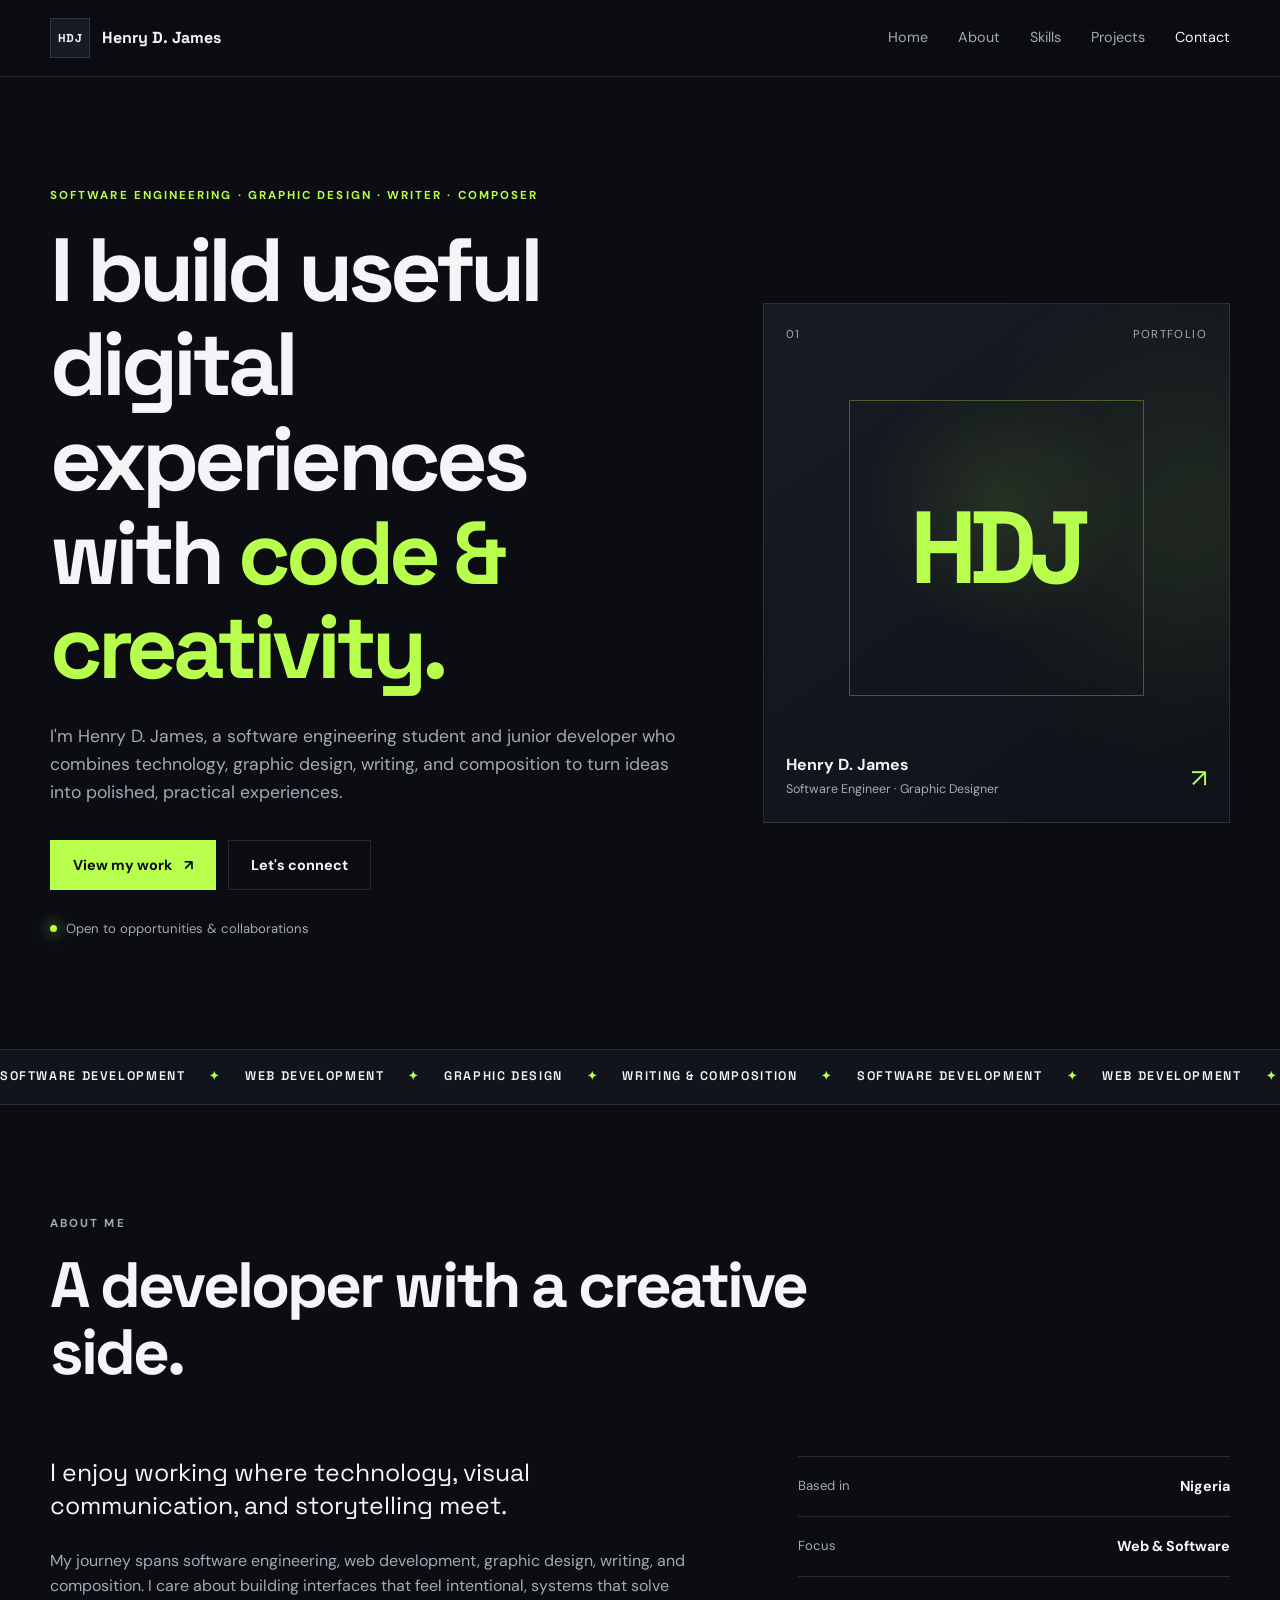
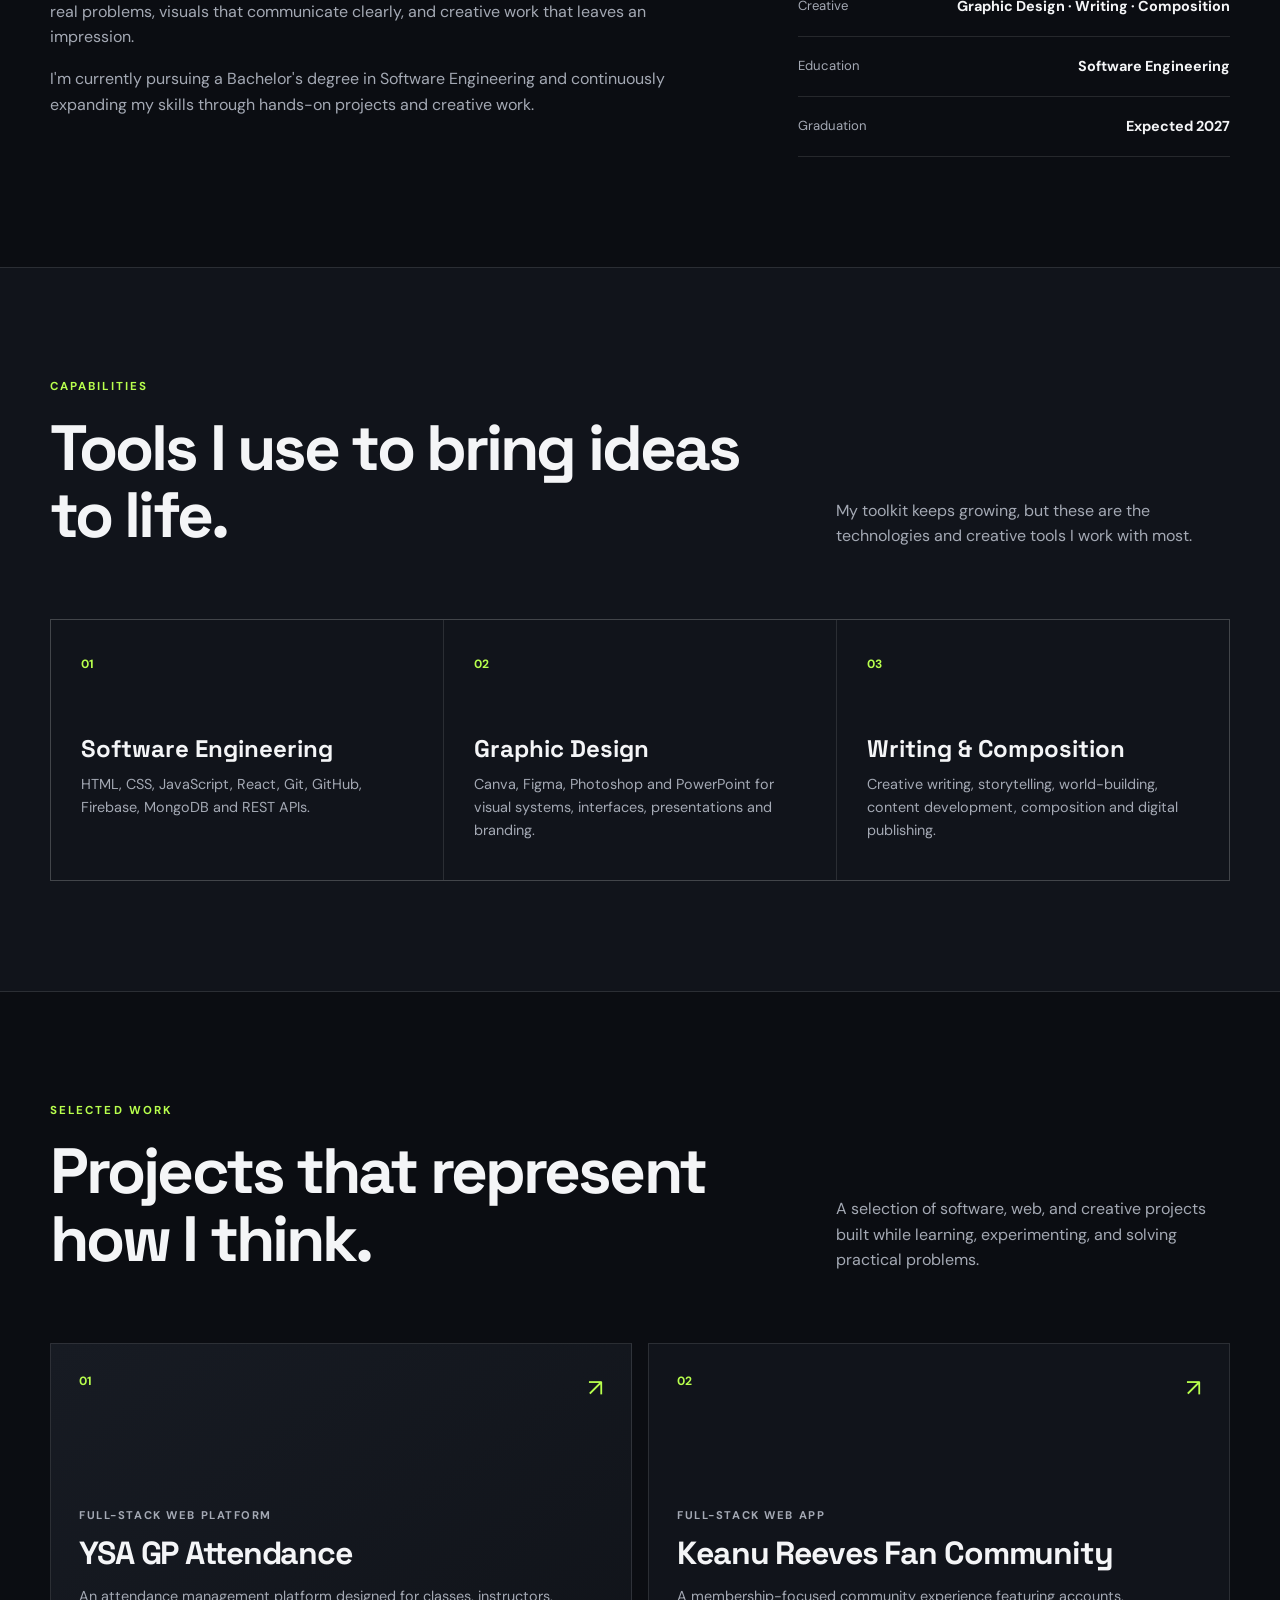
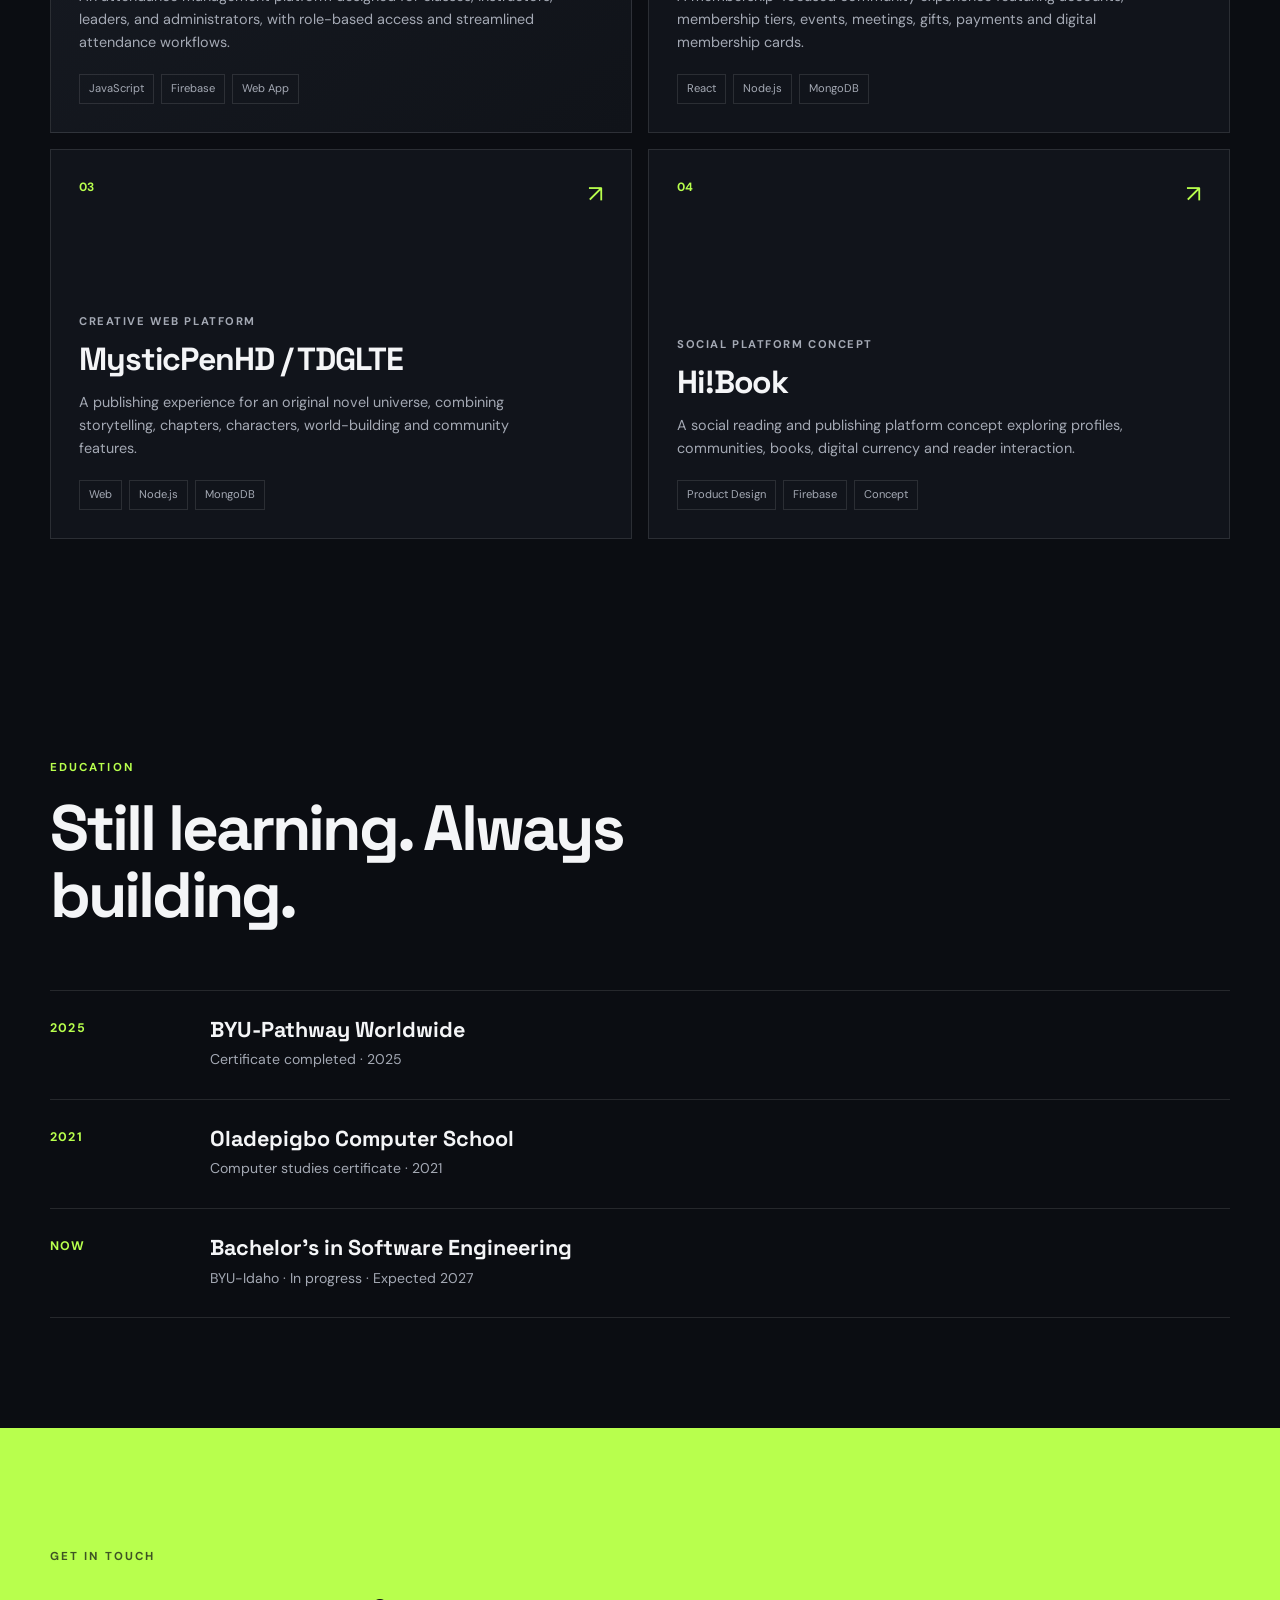
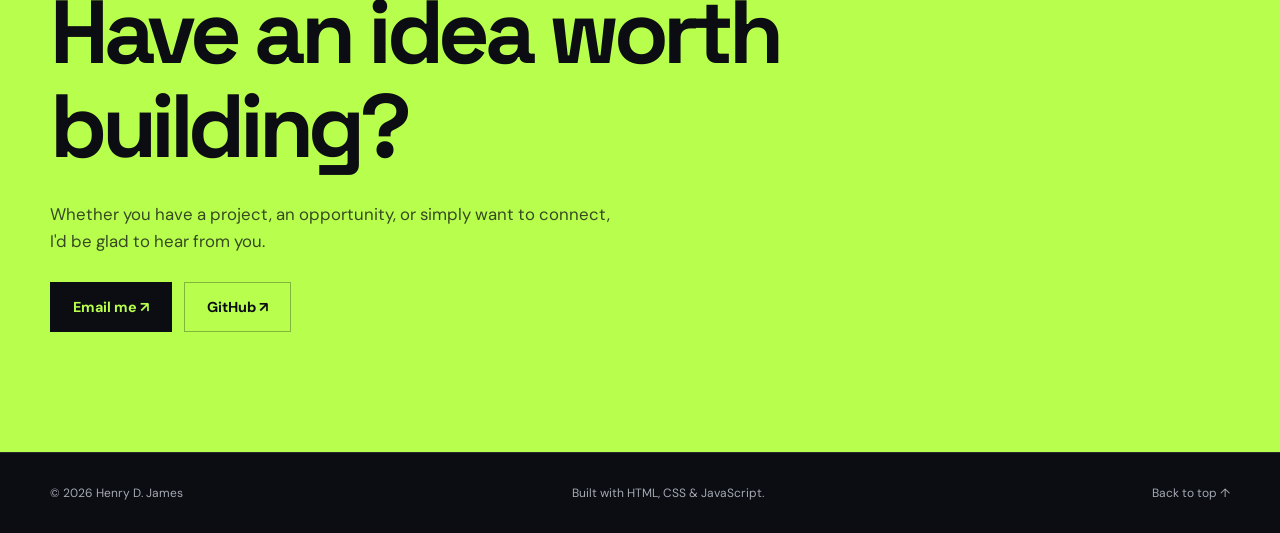
==== frontend/index.html @ 2f90380b "Refine professional identity wording" ====
<!DOCTYPE html>
<html lang="en">
<head>
    <meta charset="UTF-8">
    <meta name="viewport" content="width=device-width, initial-scale=1.0">
    <meta name="description" content="Henry D. James — software engineering student, junior software engineer, graphic designer, writer, and composer. Explore selected projects, skills, and creative work.">
    <meta name="author" content="Henry D. James">
    <meta name="theme-color" content="#0b0d12">
    <title>Henry D. James | Software Engineer, Graphic Designer, Writer & Composer</title>
    <link rel="preconnect" href="https://fonts.googleapis.com">
    <link rel="preconnect" href="https://fonts.gstatic.com" crossorigin>
    <link href="https://fonts.googleapis.com/css2?family=DM+Sans:wght@400;500;600;700&family=Space+Grotesk:wght@500;600;700&display=swap" rel="stylesheet">
    <link rel="stylesheet" href="style.css">
    <script src="scripts/script.js" defer></script>
</head>
<body>
    <header class="site-header" id="home">
        <nav class="navbar container" aria-label="Primary navigation">
            <a class="brand" href="#home" aria-label="Henry D. James home">
                <span class="brand-mark">HDJ</span>
                <span>Henry D. James</span>
            </a>
            <button class="menu-toggle" type="button" aria-label="Open navigation" aria-expanded="false" aria-controls="site-menu">
                <span></span><span></span><span></span>
            </button>
            <div class="nav-links" id="site-menu">
                <a class="active" href="#home">Home</a>
                <a href="#about">About</a>
                <a href="#skills">Skills</a>
                <a href="#projects">Projects</a>
                <a href="#contact">Contact</a>
            </div>
        </nav>
    </header>

    <main>
        <section class="hero section container">
            <div class="hero-copy">
                <p class="eyebrow">SOFTWARE ENGINEERING · GRAPHIC DESIGN · WRITER · COMPOSER</p>
                <h1>I build useful digital experiences with <span>code & creativity.</span></h1>
                <p class="hero-text">I'm Henry D. James, a software engineering student and junior developer who combines technology, graphic design, writing, and composition to turn ideas into polished, practical experiences.</p>
                <div class="hero-actions">
                    <a class="button button-primary" href="#projects">View my work <span>↗</span></a>
                    <a class="button button-secondary" href="#contact">Let's connect</a>
                </div>
                <div class="availability"><span class="status-dot"></span> Open to opportunities & collaborations</div>
            </div>

            <div class="hero-card" aria-label="Professional profile summary">
                <div class="hero-card-top"><span>01</span><span>PORTFOLIO</span></div>
                <div class="portrait-placeholder">HDJ</div>
                <div class="hero-card-bottom">
                    <div><strong>Henry D. James</strong><span>Software Engineer · Graphic Designer</span></div>
                    <span class="arrow">↗</span>
                </div>
            </div>
        </section>

        <section class="marquee" aria-label="Areas of work">
            <div class="marquee-track">
                <span>SOFTWARE DEVELOPMENT</span><i>✦</i><span>WEB DEVELOPMENT</span><i>✦</i><span>GRAPHIC DESIGN</span><i>✦</i><span>WRITING & COMPOSITION</span><i>✦</i>
                <span>SOFTWARE DEVELOPMENT</span><i>✦</i><span>WEB DEVELOPMENT</span><i>✦</i><span>GRAPHIC DESIGN</span><i>✦</i><span>WRITING & COMPOSITION</span><i>✦</i>
            </div>
        </section>

        <section class="section about container" id="about">
            <div class="section-heading">
                <p class="eyebrow">ABOUT ME</p>
                <h2>A developer with a creative side.</h2>
            </div>
            <div class="about-grid">
                <div>
                    <p class="lead">I enjoy working where technology, visual communication, and storytelling meet.</p>
                    <p>My journey spans software engineering, web development, graphic design, writing, and composition. I care about building interfaces that feel intentional, systems that solve real problems, visuals that communicate clearly, and creative work that leaves an impression.</p>
                    <p>I'm currently pursuing a Bachelor's degree in Software Engineering and continuously expanding my skills through hands-on projects and creative work.</p>
                </div>
                <div class="facts">
                    <div><span>Based in</span><strong>Nigeria</strong></div>
                    <div><span>Focus</span><strong>Web & Software</strong></div>
                    <div><span>Creative</span><strong>Graphic Design · Writing · Composition</strong></div>
                    <div><span>Education</span><strong>Software Engineering</strong></div>
                    <div><span>Graduation</span><strong>Expected 2027</strong></div>
                </div>
            </div>
        </section>

        <section class="section skills-section" id="skills">
            <div class="container">
                <div class="section-heading split-heading">
                    <div><p class="eyebrow">CAPABILITIES</p><h2>Tools I use to bring ideas to life.</h2></div>
                    <p>My toolkit keeps growing, but these are the technologies and creative tools I work with most.</p>
                </div>
                <div class="skill-grid">
                    <article><span>01</span><h3>Software Engineering</h3><p>HTML, CSS, JavaScript, React, Git, GitHub, Firebase, MongoDB and REST APIs.</p></article>
                    <article><span>02</span><h3>Graphic Design</h3><p>Canva, Figma, Photoshop and PowerPoint for visual systems, interfaces, presentations and branding.</p></article>
                    <article><span>03</span><h3>Writing & Composition</h3><p>Creative writing, storytelling, world-building, content development, composition and digital publishing.</p></article>
                </div>
            </div>
        </section>

        <section class="section projects-section container" id="projects">
            <div class="section-heading split-heading">
                <div><p class="eyebrow">SELECTED WORK</p><h2>Projects that represent how I think.</h2></div>
                <p>A selection of software, web, and creative projects built while learning, experimenting, and solving practical problems.</p>
            </div>
            <div class="project-grid">
                <article class="project-card featured">
                    <div class="project-number">01</div>
                    <div class="project-content"><p class="project-type">FULL-STACK WEB PLATFORM</p><h3>YSA GP Attendance</h3><p>An attendance management platform designed for classes, instructors, leaders, and administrators, with role-based access and streamlined attendance workflows.</p><div class="tags"><span>JavaScript</span><span>Firebase</span><span>Web App</span></div></div>
                    <a href="https://github.com/JamesHD001/gp-attendance" target="_blank" rel="noopener noreferrer" class="project-link" aria-label="View YSA GP Attendance on GitHub">↗</a>
                </article>
                <article class="project-card">
                    <div class="project-number">02</div>
                    <div class="project-content"><p class="project-type">FULL-STACK WEB APP</p><h3>Keanu Reeves Fan Community</h3><p>A membership-focused community experience featuring accounts, membership tiers, events, meetings, gifts, payments and digital membership cards.</p><div class="tags"><span>React</span><span>Node.js</span><span>MongoDB</span></div></div>
                    <a href="https://github.com/JamesHD001/fan-site" target="_blank" rel="noopener noreferrer" class="project-link" aria-label="View fan site on GitHub">↗</a>
                </article>
                <article class="project-card">
                    <div class="project-number">03</div>
                    <div class="project-content"><p class="project-type">CREATIVE WEB PLATFORM</p><h3>MysticPenHD / TDGLTE</h3><p>A publishing experience for an original novel universe, combining storytelling, chapters, characters, world-building and community features.</p><div class="tags"><span>Web</span><span>Node.js</span><span>MongoDB</span></div></div>
                    <a href="https://github.com/JamesHD001/TDGLTE" target="_blank" rel="noopener noreferrer" class="project-link" aria-label="View TDGLTE on GitHub">↗</a>
                </article>
                <article class="project-card">
                    <div class="project-number">04</div>
                    <div class="project-content"><p class="project-type">SOCIAL PLATFORM CONCEPT</p><h3>Hi!Book</h3><p>A social reading and publishing platform concept exploring profiles, communities, books, digital currency and reader interaction.</p><div class="tags"><span>Product Design</span><span>Firebase</span><span>Concept</span></div></div>
                    <a href="https://github.com/JamesHD001/Hi-Book" target="_blank" rel="noopener noreferrer" class="project-link" aria-label="View Hi Book on GitHub">↗</a>
                </article>
            </div>
        </section>

        <section class="section education container">
            <div class="section-heading"><p class="eyebrow">EDUCATION</p><h2>Still learning. Always building.</h2></div>
            <div class="timeline">
                <div class="timeline-item"><span>2025</span><div><h3>BYU-Pathway Worldwide</h3><p>Certificate completed · 2025</p></div></div>
                <div class="timeline-item"><span>2021</span><div><h3>Oladepigbo Computer School</h3><p>Computer studies certificate · 2021</p></div></div>
                <div class="timeline-item current"><span>NOW</span><div><h3>Bachelor's in Software Engineering</h3><p>BYU-Idaho · In progress · Expected 2027</p></div></div>
            </div>
        </section>

        <section class="contact-section" id="contact">
            <div class="container contact-inner">
                <p class="eyebrow">GET IN TOUCH</p>
                <h2>Have an idea worth building?</h2>
                <p>Whether you have a project, an opportunity, or simply want to connect, I'd be glad to hear from you.</p>
                <div class="contact-actions">
                    <a class="button button-primary" href="mailto:henry.jameshd@gmail.com">Email me ↗</a>
                    <a class="button button-secondary" href="https://github.com/JamesHD001" target="_blank" rel="noopener noreferrer">GitHub ↗</a>
                </div>
            </div>
        </section>
    </main>

    <footer class="site-footer">
        <div class="container footer-inner">
            <span>© <span id="year"></span> Henry D. James</span>
            <span>Built with HTML, CSS & JavaScript.</span>
            <a href="#home">Back to top ↑</a>
        </div>
    </footer>
</body>
</html>
---- frontend/style.css ----
:root{--bg:#0b0d12;--surface:#11141b;--surface-2:#171b23;--text:#f4f5f7;--muted:#a4a9b4;--line:rgba(255,255,255,.11);--accent:#b8ff4d;--max:1180px}*{box-sizing:border-box}html{scroll-behavior:smooth}body{margin:0;background:var(--bg);color:var(--text);font-family:"DM Sans",sans-serif;line-height:1.6}a{color:inherit;text-decoration:none}button{font:inherit}.container{width:min(calc(100% - 48px),var(--max));margin-inline:auto}.section{padding-block:110px}.eyebrow{margin:0 0 18px;color:var(--accent);font-size:.72rem;font-weight:700;letter-spacing:.18em}.site-header{position:sticky;top:0;z-index:20;background:rgba(11,13,18,.88);border-bottom:1px solid var(--line);backdrop-filter:blur(18px)}.navbar{min-height:76px;display:flex;align-items:center;justify-content:space-between;gap:32px}.brand{display:inline-flex;align-items:center;gap:12px;font-family:"Space Grotesk",sans-serif;font-weight:700}.brand-mark{display:grid;place-items:center;width:40px;height:40px;border:1px solid var(--line);background:var(--surface-2);font-size:.72rem;letter-spacing:.04em}.nav-links{display:flex;align-items:center;gap:30px}.nav-links a{color:var(--muted);font-size:.9rem;transition:color .2s ease}.nav-links a:hover,.nav-links a.active{color:var(--text)}.menu-toggle{display:none;width:42px;height:42px;border:1px solid var(--line);background:transparent;color:var(--text);cursor:pointer}.menu-toggle span{display:block;width:18px;height:1px;margin:4px auto;background:currentColor}.hero{min-height:calc(100vh - 76px);display:grid;grid-template-columns:1.15fr .85fr;align-items:center;gap:80px}.hero h1,h2,h3{font-family:"Space Grotesk",sans-serif;line-height:1.05}.hero h1{max-width:800px;margin:0;font-size:clamp(3.3rem,7vw,6.8rem);letter-spacing:-.055em}.hero h1 span{color:var(--accent)}.hero-text{max-width:640px;margin:28px 0 34px;color:var(--muted);font-size:1.1rem}.hero-actions,.contact-actions{display:flex;flex-wrap:wrap;gap:12px}.button{display:inline-flex;align-items:center;justify-content:center;gap:12px;min-height:50px;padding:0 22px;border:1px solid var(--line);font-weight:700;font-size:.9rem;transition:transform .2s ease,background .2s ease,color .2s ease}.button:hover{transform:translateY(-2px)}.button-primary{background:var(--accent);color:#0b0d12;border-color:var(--accent)}.button-secondary:hover{background:var(--surface-2)}.availability{display:flex;align-items:center;gap:9px;margin-top:28px;color:var(--muted);font-size:.82rem}.status-dot{width:7px;height:7px;border-radius:50%;background:var(--accent);box-shadow:0 0 14px var(--accent)}.hero-card{position:relative;min-height:520px;padding:22px;display:flex;flex-direction:column;justify-content:space-between;background:linear-gradient(145deg,#171b23,#0f1218);border:1px solid var(--line);overflow:hidden}.hero-card:after{content:"";position:absolute;width:230px;height:230px;right:-80px;top:100px;border-radius:50%;background:var(--accent);filter:blur(90px);opacity:.13}.hero-card-top,.hero-card-bottom{position:relative;z-index:1;display:flex;justify-content:space-between;color:var(--muted);font-size:.72rem;letter-spacing:.12em}.portrait-placeholder{position:relative;z-index:1;align-self:center;display:grid;place-items:center;width:min(70%,300px);aspect-ratio:1;border:1px solid rgba(184,255,77,.3);color:var(--accent);font-family:"Space Grotesk",sans-serif;font-size:clamp(4rem,8vw,7rem);font-weight:700;letter-spacing:-.08em;background:radial-gradient(circle at 50% 35%,rgba(184,255,77,.1),transparent 55%)}.hero-card-bottom{align-items:end;letter-spacing:0}.hero-card-bottom div{display:grid;gap:3px}.hero-card-bottom strong{color:var(--text);font-size:1rem}.hero-card-bottom span{font-size:.78rem}.hero-card-bottom .arrow{color:var(--accent);font-size:1.6rem}.marquee{overflow:hidden;border-block:1px solid var(--line);background:var(--surface)}.marquee-track{width:max-content;display:flex;align-items:center;gap:24px;padding:17px 0;animation:marquee 28s linear infinite;font-family:"Space Grotesk",sans-serif;font-size:.78rem;font-weight:600;letter-spacing:.13em}.marquee i{color:var(--accent);font-style:normal}@keyframes marquee{to{transform:translateX(-50%)}}.section-heading{max-width:760px}.section-heading h2{margin:0;font-size:clamp(2.3rem,5vw,4.5rem);letter-spacing:-.045em}.about-grid{display:grid;grid-template-columns:1.2fr .8fr;gap:100px;margin-top:70px}.about p{color:var(--muted)}.about .lead{margin-top:0;color:var(--text);font-family:"Space Grotesk",sans-serif;font-size:1.55rem;line-height:1.35}.facts{border-top:1px solid var(--line)}.facts div{display:flex;justify-content:space-between;gap:20px;padding:18px 0;border-bottom:1px solid var(--line)}.facts span{color:var(--muted);font-size:.82rem}.facts strong{text-align:right;font-size:.9rem}.skills-section{background:var(--surface);border-block:1px solid var(--line)}.split-heading{display:grid;grid-template-columns:1fr .55fr;gap:70px;align-items:end;max-width:none}.split-heading>p{margin:0;color:var(--muted)}.skill-grid{display:grid;grid-template-columns:repeat(3,1fr);gap:1px;margin-top:70px;background:var(--line);border:1px solid var(--line)}.skill-grid article{min-height:260px;padding:30px;background:var(--surface)}.skill-grid article span,.project-number{color:var(--accent);font-size:.75rem;font-weight:700}.skill-grid h3{margin:60px 0 12px;font-size:1.5rem}.skill-grid p{margin:0;color:var(--muted);font-size:.9rem}.project-grid{display:grid;grid-template-columns:repeat(2,1fr);gap:16px;margin-top:70px}.project-card{position:relative;min-height:390px;padding:28px;display:flex;flex-direction:column;background:var(--surface);border:1px solid var(--line);transition:transform .25s ease,border-color .25s ease}.project-card:hover{transform:translateY(-5px);border-color:rgba(184,255,77,.4)}.project-card.featured{background:linear-gradient(145deg,#171b23,#101319)}.project-content{margin-top:auto;padding-right:42px}.project-type{color:var(--muted);font-size:.7rem;letter-spacing:.14em;font-weight:700}.project-card h3{margin:12px 0;font-size:2rem;letter-spacing:-.035em}.project-card p:not(.project-type){color:var(--muted);font-size:.9rem}.tags{display:flex;flex-wrap:wrap;gap:7px;margin-top:20px}.tags span{padding:5px 9px;border:1px solid var(--line);color:var(--muted);font-size:.7rem}.project-link{position:absolute;top:25px;right:28px;color:var(--accent);font-size:1.5rem}.timeline{margin-top:60px;border-top:1px solid var(--line)}.timeline-item{display:grid;grid-template-columns:120px 1fr;gap:40px;padding:28px 0;border-bottom:1px solid var(--line)}.timeline-item>span{color:var(--accent);font-size:.78rem;font-weight:700;letter-spacing:.1em}.timeline-item h3{margin:0 0 7px;font-size:1.35rem}.timeline-item p{margin:0;color:var(--muted);font-size:.88rem}.contact-section{padding:120px 0;background:var(--accent);color:#0b0d12}.contact-inner{max-width:1180px}.contact-section .eyebrow{color:#0b0d12;opacity:.7}.contact-section h2{max-width:800px;margin:0;font-size:clamp(3rem,7vw,6.5rem);letter-spacing:-.06em}.contact-section p:not(.eyebrow){max-width:580px;margin:28px 0;font-size:1.05rem;opacity:.75}.contact-section .button-primary{background:#0b0d12;color:var(--accent);border-color:#0b0d12}.contact-section .button-secondary{border-color:rgba(11,13,18,.3)}.contact-section .button-secondary:hover{background:rgba(11,13,18,.08)}.site-footer{border-top:1px solid var(--line)}.footer-inner{min-height:80px;display:flex;align-items:center;justify-content:space-between;gap:20px;color:var(--muted);font-size:.75rem}.footer-inner a:hover{color:var(--text)}@media(max-width:850px){.container{width:min(calc(100% - 32px),var(--max))}.section{padding-block:78px}.menu-toggle{display:block}.nav-links{position:absolute;top:76px;left:16px;right:16px;display:none;flex-direction:column;align-items:stretch;gap:0;padding:10px;background:var(--surface);border:1px solid var(--line)}.nav-links.open{display:flex}.nav-links a{padding:14px}.hero{min-height:auto;grid-template-columns:1fr;gap:45px;padding-top:70px}.hero h1{font-size:clamp(3rem,14vw,5rem)}.hero-card{min-height:420px}.about-grid,.split-heading{grid-template-columns:1fr;gap:40px}.skill-grid,.project-grid{grid-template-columns:1fr}.timeline-item{grid-template-columns:70px 1fr;gap:20px}.footer-inner{padding-block:20px;flex-direction:column;align-items:flex-start}}@media(prefers-reduced-motion:reduce){html{scroll-behavior:auto}.marquee-track{animation:none}.button,.project-card{transition:none}}
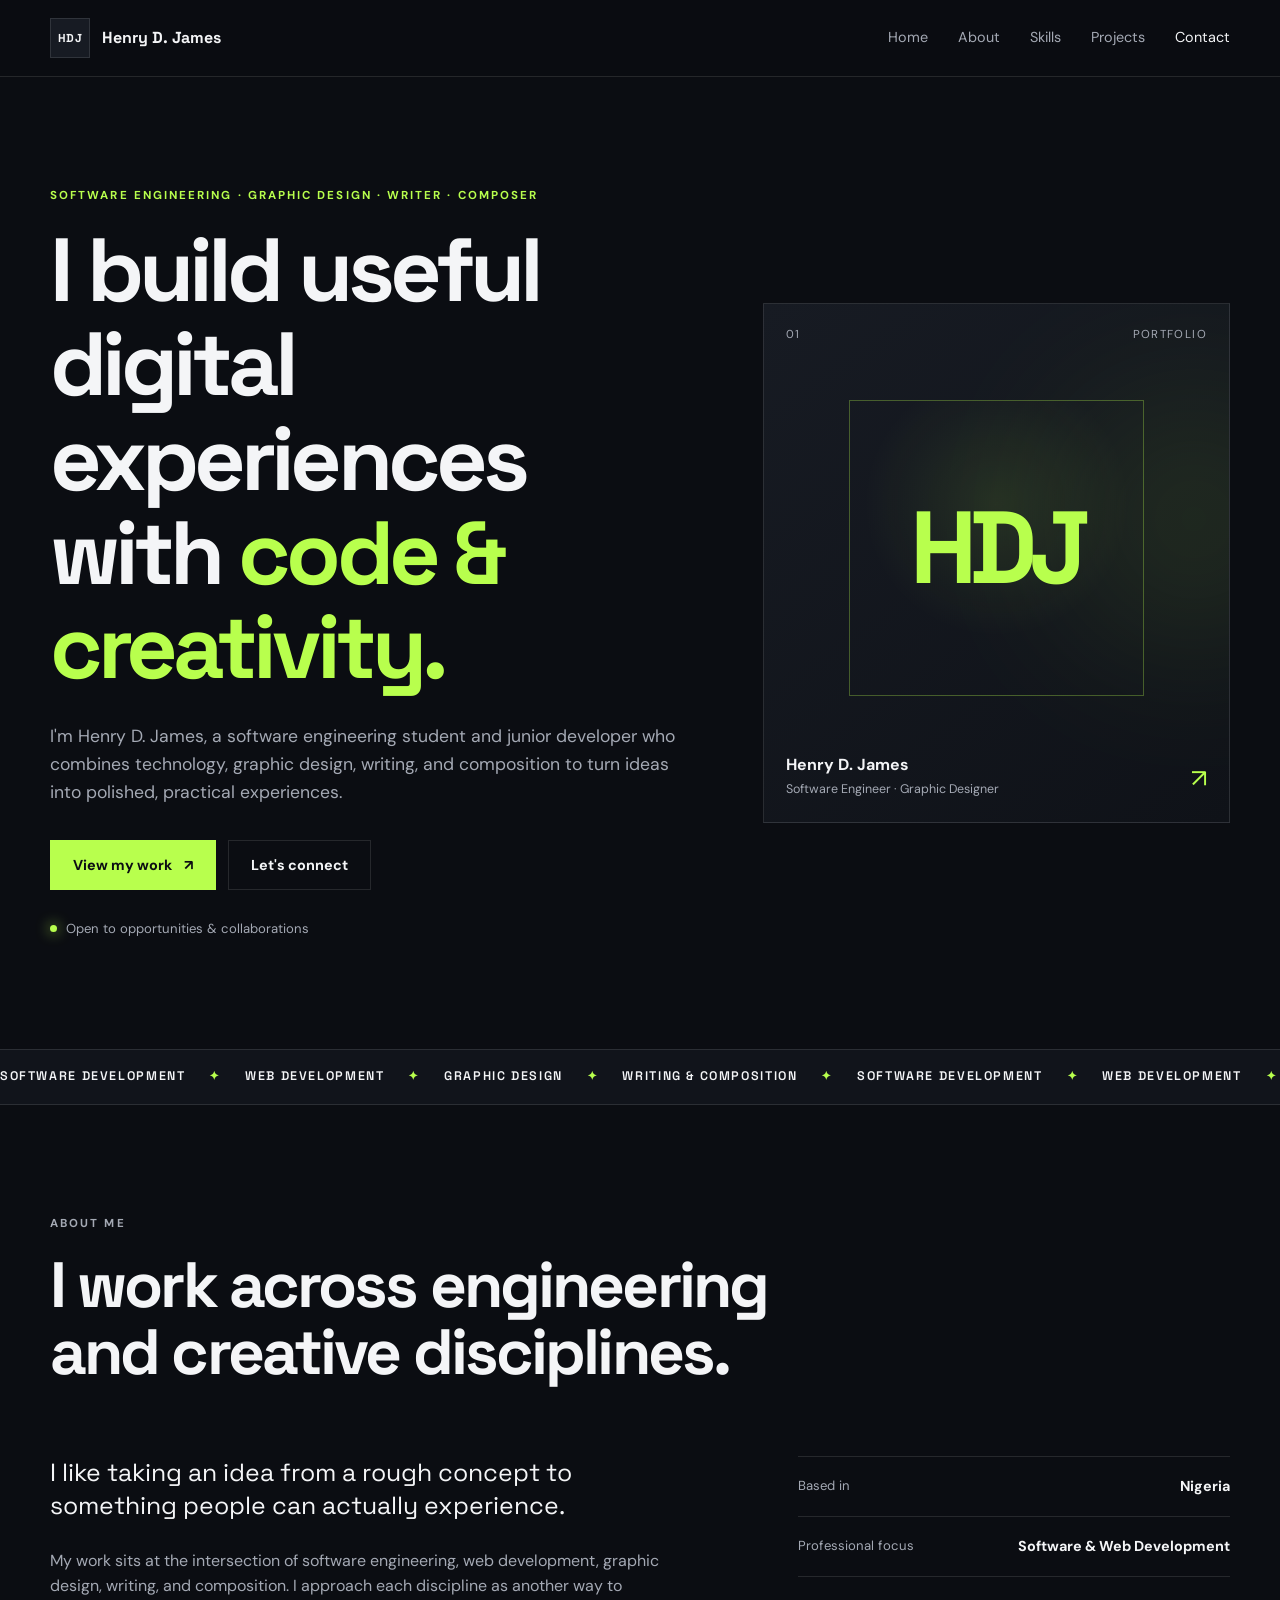
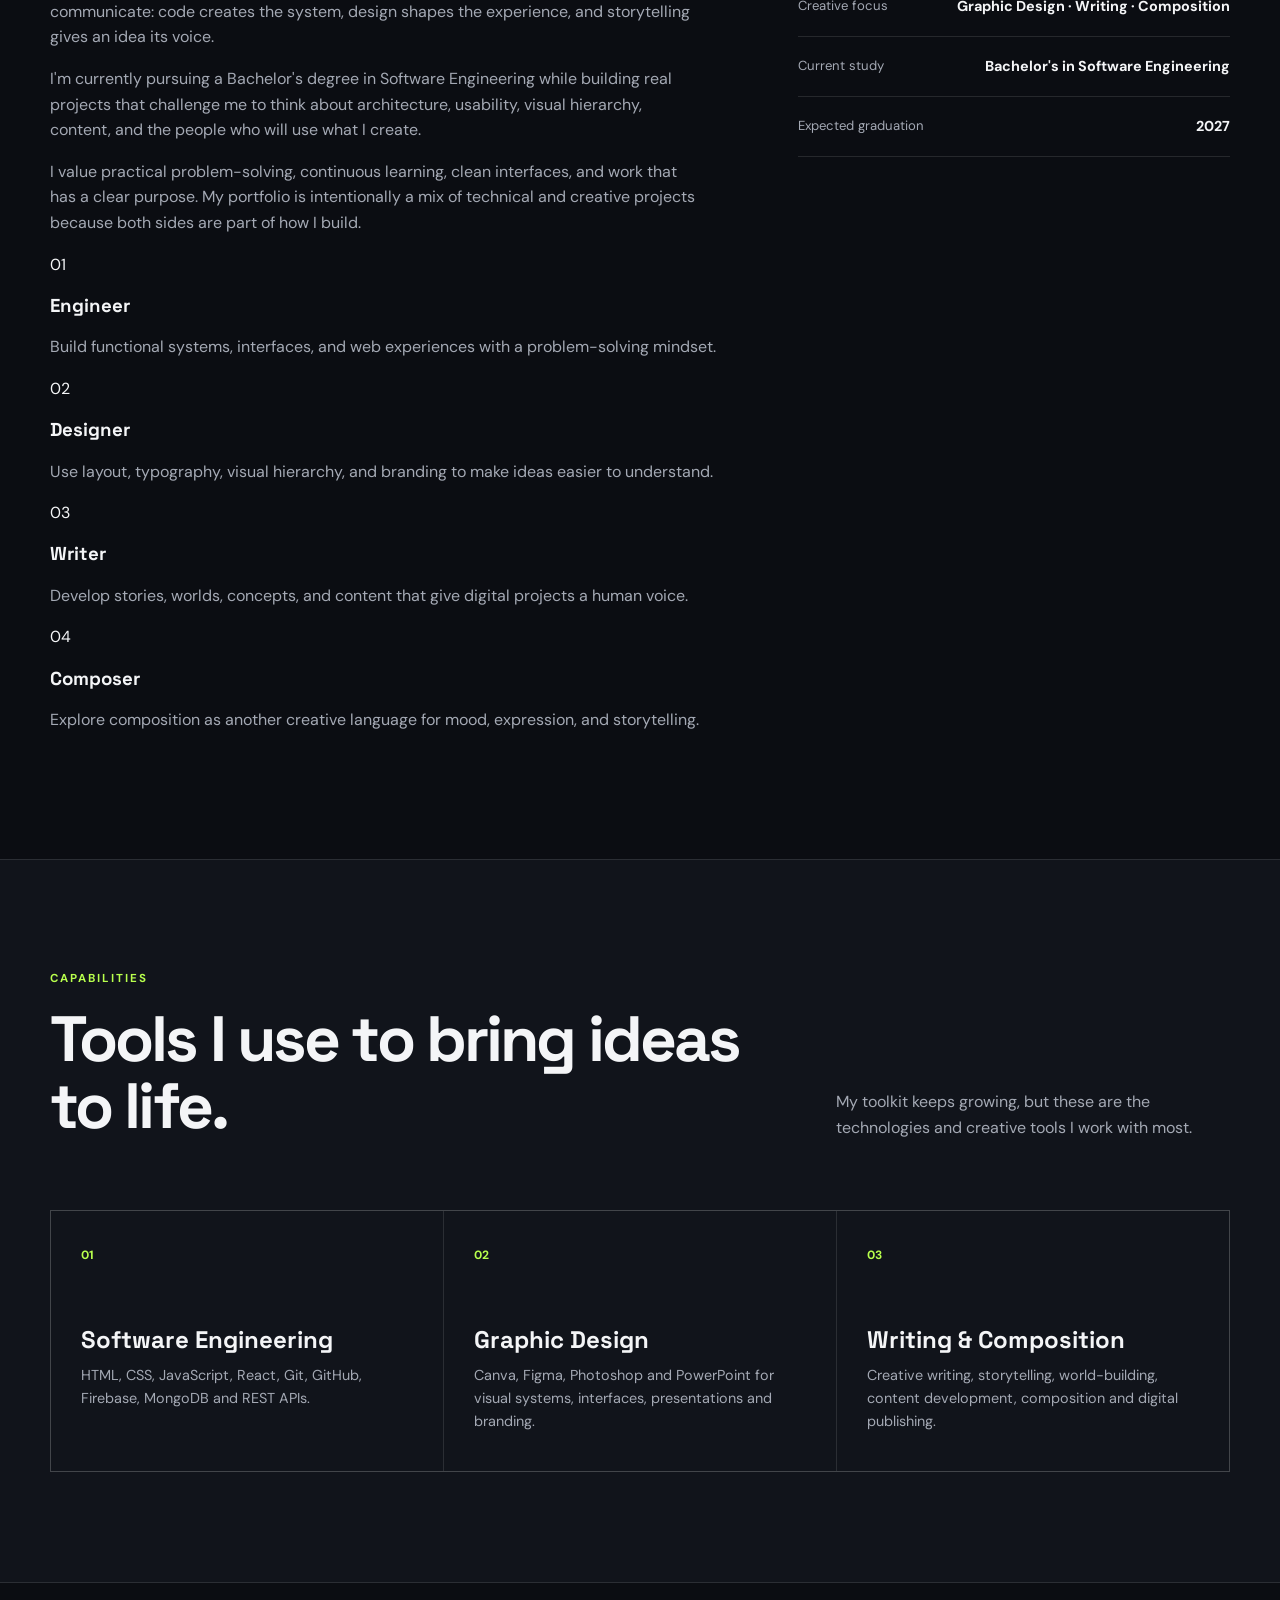
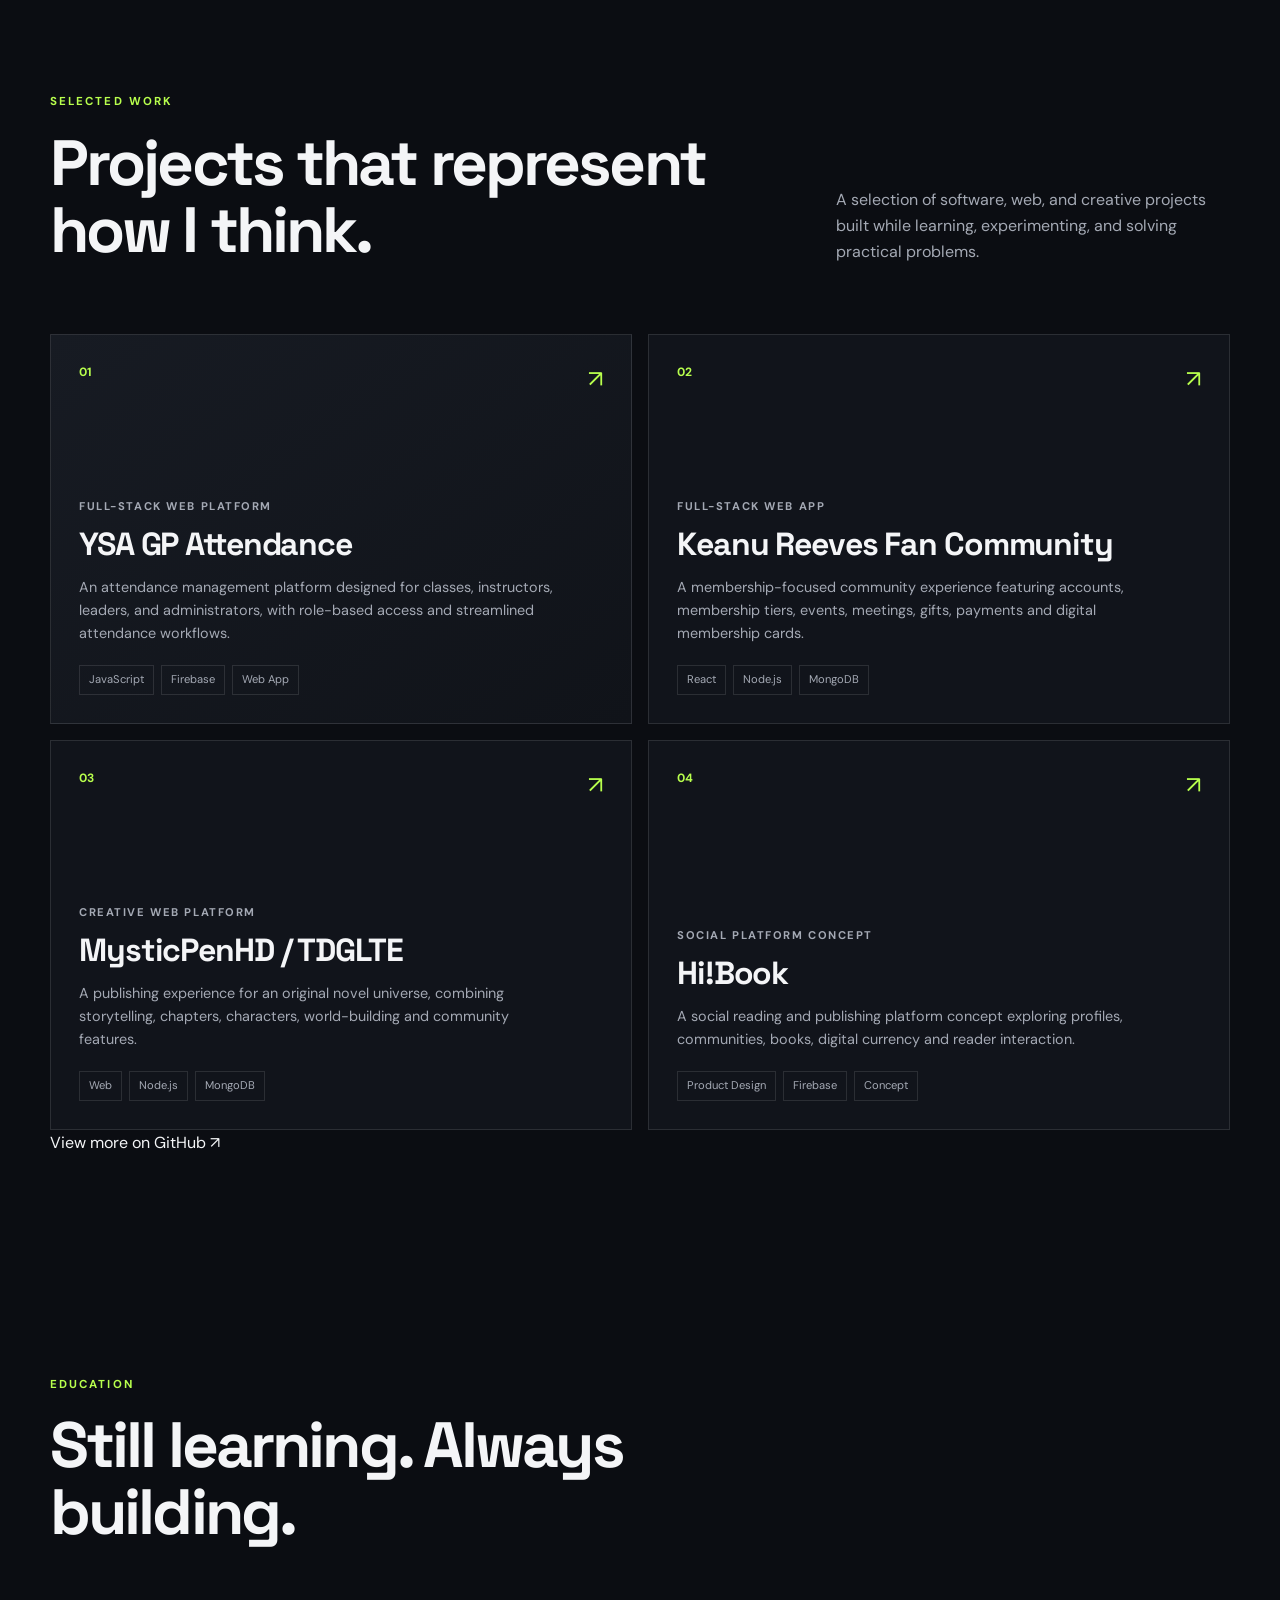
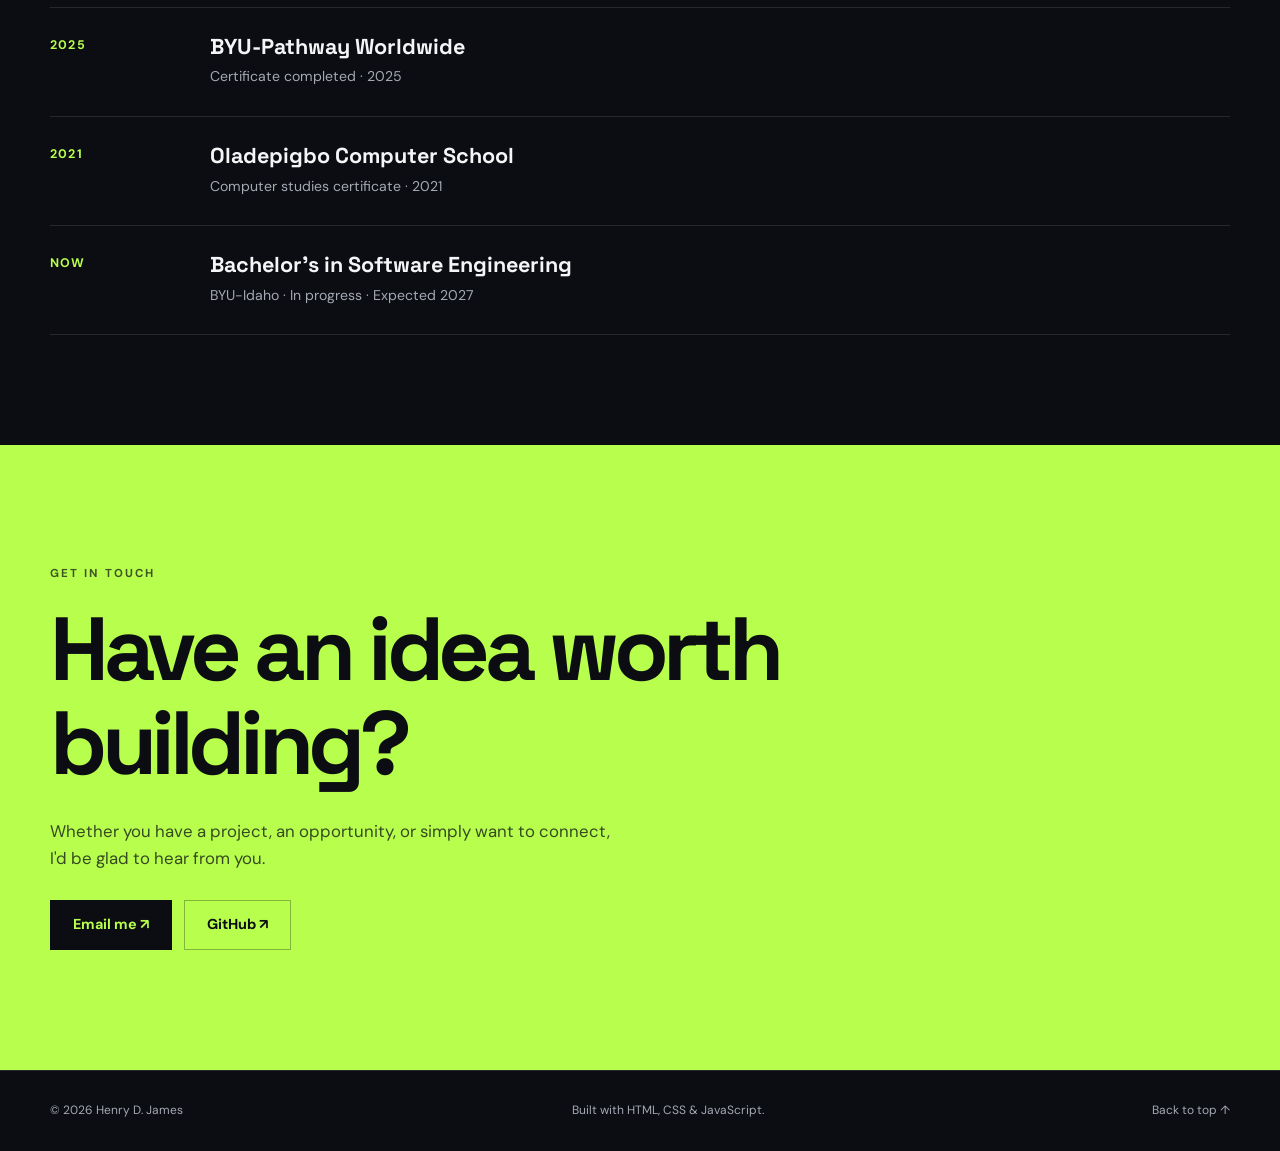
==== commit 30a0c970: "Expand About section and connect project cards to case studies" ====
--- a/frontend/index.html
+++ b/frontend/index.html
@@ -16,13 +16,8 @@
 <body>
     <header class="site-header" id="home">
         <nav class="navbar container" aria-label="Primary navigation">
-            <a class="brand" href="#home" aria-label="Henry D. James home">
-                <span class="brand-mark">HDJ</span>
-                <span>Henry D. James</span>
-            </a>
-            <button class="menu-toggle" type="button" aria-label="Open navigation" aria-expanded="false" aria-controls="site-menu">
-                <span></span><span></span><span></span>
-            </button>
+            <a class="brand" href="#home" aria-label="Henry D. James home"><span class="brand-mark">HDJ</span><span>Henry D. James</span></a>
+            <button class="menu-toggle" type="button" aria-label="Open navigation" aria-expanded="false" aria-controls="site-menu"><span></span><span></span><span></span></button>
             <div class="nav-links" id="site-menu">
                 <a class="active" href="#home">Home</a>
                 <a href="#about">About</a>
@@ -39,122 +34,60 @@
                 <p class="eyebrow">SOFTWARE ENGINEERING · GRAPHIC DESIGN · WRITER · COMPOSER</p>
                 <h1>I build useful digital experiences with <span>code & creativity.</span></h1>
                 <p class="hero-text">I'm Henry D. James, a software engineering student and junior developer who combines technology, graphic design, writing, and composition to turn ideas into polished, practical experiences.</p>
-                <div class="hero-actions">
-                    <a class="button button-primary" href="#projects">View my work <span>↗</span></a>
-                    <a class="button button-secondary" href="#contact">Let's connect</a>
-                </div>
+                <div class="hero-actions"><a class="button button-primary" href="#projects">View my work <span>↗</span></a><a class="button button-secondary" href="#contact">Let's connect</a></div>
                 <div class="availability"><span class="status-dot"></span> Open to opportunities & collaborations</div>
             </div>
-
             <div class="hero-card" aria-label="Professional profile summary">
                 <div class="hero-card-top"><span>01</span><span>PORTFOLIO</span></div>
                 <div class="portrait-placeholder">HDJ</div>
-                <div class="hero-card-bottom">
-                    <div><strong>Henry D. James</strong><span>Software Engineer · Graphic Designer</span></div>
-                    <span class="arrow">↗</span>
-                </div>
+                <div class="hero-card-bottom"><div><strong>Henry D. James</strong><span>Software Engineer · Graphic Designer</span></div><span class="arrow">↗</span></div>
             </div>
         </section>
 
-        <section class="marquee" aria-label="Areas of work">
-            <div class="marquee-track">
-                <span>SOFTWARE DEVELOPMENT</span><i>✦</i><span>WEB DEVELOPMENT</span><i>✦</i><span>GRAPHIC DESIGN</span><i>✦</i><span>WRITING & COMPOSITION</span><i>✦</i>
-                <span>SOFTWARE DEVELOPMENT</span><i>✦</i><span>WEB DEVELOPMENT</span><i>✦</i><span>GRAPHIC DESIGN</span><i>✦</i><span>WRITING & COMPOSITION</span><i>✦</i>
+        <section class="marquee" aria-label="Areas of work"><div class="marquee-track"><span>SOFTWARE DEVELOPMENT</span><i>✦</i><span>WEB DEVELOPMENT</span><i>✦</i><span>GRAPHIC DESIGN</span><i>✦</i><span>WRITING & COMPOSITION</span><i>✦</i><span>SOFTWARE DEVELOPMENT</span><i>✦</i><span>WEB DEVELOPMENT</span><i>✦</i><span>GRAPHIC DESIGN</span><i>✦</i><span>WRITING & COMPOSITION</span><i>✦</i></div></section>
+
+        <section class="section about container" id="about">
+            <div class="section-heading"><p class="eyebrow">ABOUT ME</p><h2>I work across engineering and creative disciplines.</h2></div>
+            <div class="about-grid">
+                <div>
+                    <p class="lead">I like taking an idea from a rough concept to something people can actually experience.</p>
+                    <p>My work sits at the intersection of software engineering, web development, graphic design, writing, and composition. I approach each discipline as another way to communicate: code creates the system, design shapes the experience, and storytelling gives an idea its voice.</p>
+                    <p>I'm currently pursuing a Bachelor's degree in Software Engineering while building real projects that challenge me to think about architecture, usability, visual hierarchy, content, and the people who will use what I create.</p>
+                    <p>I value practical problem-solving, continuous learning, clean interfaces, and work that has a clear purpose. My portfolio is intentionally a mix of technical and creative projects because both sides are part of how I build.</p>
+                </div>
+                <div class="facts">
+                    <div><span>Based in</span><strong>Nigeria</strong></div>
+                    <div><span>Professional focus</span><strong>Software & Web Development</strong></div>
+                    <div><span>Creative focus</span><strong>Graphic Design · Writing · Composition</strong></div>
+                    <div><span>Current study</span><strong>Bachelor's in Software Engineering</strong></div>
+                    <div><span>Expected graduation</span><strong>2027</strong></div>
+                </div>
+            </div>
+            <div class="discipline-grid" aria-label="Professional disciplines">
+                <article><span>01</span><h3>Engineer</h3><p>Build functional systems, interfaces, and web experiences with a problem-solving mindset.</p></article>
+                <article><span>02</span><h3>Designer</h3><p>Use layout, typography, visual hierarchy, and branding to make ideas easier to understand.</p></article>
+                <article><span>03</span><h3>Writer</h3><p>Develop stories, worlds, concepts, and content that give digital projects a human voice.</p></article>
+                <article><span>04</span><h3>Composer</h3><p>Explore composition as another creative language for mood, expression, and storytelling.</p></article>
             </div>
         </section>
 
-        <section class="section about container" id="about">
-            <div class="section-heading">
-                <p class="eyebrow">ABOUT ME</p>
-                <h2>A developer with a creative side.</h2>
+        <section class="section skills-section" id="skills"><div class="container"><div class="section-heading split-heading"><div><p class="eyebrow">CAPABILITIES</p><h2>Tools I use to bring ideas to life.</h2></div><p>My toolkit keeps growing, but these are the technologies and creative tools I work with most.</p></div><div class="skill-grid"><article><span>01</span><h3>Software Engineering</h3><p>HTML, CSS, JavaScript, React, Git, GitHub, Firebase, MongoDB and REST APIs.</p></article><article><span>02</span><h3>Graphic Design</h3><p>Canva, Figma, Photoshop and PowerPoint for visual systems, interfaces, presentations and branding.</p></article><article><span>03</span><h3>Writing & Composition</h3><p>Creative writing, storytelling, world-building, content development, composition and digital publishing.</p></article></div></div></section>
+
+        <section class="section projects-section container" id="projects">
+            <div class="section-heading split-heading"><div><p class="eyebrow">SELECTED WORK</p><h2>Projects that represent how I think.</h2></div><p>A selection of software, web, and creative projects built while learning, experimenting, and solving practical problems.</p></div>
+            <div class="project-grid">
+                <article class="project-card featured"><div class="project-number">01</div><div class="project-content"><p class="project-type">FULL-STACK WEB PLATFORM</p><h3>YSA GP Attendance</h3><p>An attendance management platform designed for classes, instructors, leaders, and administrators, with role-based access and streamlined attendance workflows.</p><div class="tags"><span>JavaScript</span><span>Firebase</span><span>Web App</span></div></div><a href="projects/gp-attendance.html" class="project-link" aria-label="View YSA GP Attendance case study">↗</a></article>
+                <article class="project-card"><div class="project-number">02</div><div class="project-content"><p class="project-type">FULL-STACK WEB APP</p><h3>Keanu Reeves Fan Community</h3><p>A membership-focused community experience featuring accounts, membership tiers, events, meetings, gifts, payments and digital membership cards.</p><div class="tags"><span>React</span><span>Node.js</span><span>MongoDB</span></div></div><a href="projects/keanu-fan-community.html" class="project-link" aria-label="View Keanu Reeves Fan Community case study">↗</a></article>
+                <article class="project-card"><div class="project-number">03</div><div class="project-content"><p class="project-type">CREATIVE WEB PLATFORM</p><h3>MysticPenHD / TDGLTE</h3><p>A publishing experience for an original novel universe, combining storytelling, chapters, characters, world-building and community features.</p><div class="tags"><span>Web</span><span>Node.js</span><span>MongoDB</span></div></div><a href="projects/tdglte.html" class="project-link" aria-label="View MysticPenHD case study">↗</a></article>
+                <article class="project-card"><div class="project-number">04</div><div class="project-content"><p class="project-type">SOCIAL PLATFORM CONCEPT</p><h3>Hi!Book</h3><p>A social reading and publishing platform concept exploring profiles, communities, books, digital currency and reader interaction.</p><div class="tags"><span>Product Design</span><span>Firebase</span><span>Concept</span></div></div><a href="projects/hi-book.html" class="project-link" aria-label="View Hi Book case study">↗</a></article>
             </div>
-            <div class="about-grid">
-                <div>
-                    <p class="lead">I enjoy working where technology, visual communication, and storytelling meet.</p>
-                    <p>My journey spans software engineering, web development, graphic design, writing, and composition. I care about building interfaces that feel intentional, systems that solve real problems, visuals that communicate clearly, and creative work that leaves an impression.</p>
-                    <p>I'm currently pursuing a Bachelor's degree in Software Engineering and continuously expanding my skills through hands-on projects and creative work.</p>
-                </div>
-                <div class="facts">
-                    <div><span>Based in</span><strong>Nigeria</strong></div>
-                    <div><span>Focus</span><strong>Web & Software</strong></div>
-                    <div><span>Creative</span><strong>Graphic Design · Writing · Composition</strong></div>
-                    <div><span>Education</span><strong>Software Engineering</strong></div>
-                    <div><span>Graduation</span><strong>Expected 2027</strong></div>
-                </div>
-            </div>
+            <div class="projects-footer"><a class="text-link" href="https://github.com/JamesHD001" target="_blank" rel="noopener noreferrer">View more on GitHub ↗</a></div>
         </section>
 
-        <section class="section skills-section" id="skills">
-            <div class="container">
-                <div class="section-heading split-heading">
-                    <div><p class="eyebrow">CAPABILITIES</p><h2>Tools I use to bring ideas to life.</h2></div>
-                    <p>My toolkit keeps growing, but these are the technologies and creative tools I work with most.</p>
-                </div>
-                <div class="skill-grid">
-                    <article><span>01</span><h3>Software Engineering</h3><p>HTML, CSS, JavaScript, React, Git, GitHub, Firebase, MongoDB and REST APIs.</p></article>
-                    <article><span>02</span><h3>Graphic Design</h3><p>Canva, Figma, Photoshop and PowerPoint for visual systems, interfaces, presentations and branding.</p></article>
-                    <article><span>03</span><h3>Writing & Composition</h3><p>Creative writing, storytelling, world-building, content development, composition and digital publishing.</p></article>
-                </div>
-            </div>
-        </section>
+        <section class="section education container"><div class="section-heading"><p class="eyebrow">EDUCATION</p><h2>Still learning. Always building.</h2></div><div class="timeline"><div class="timeline-item"><span>2025</span><div><h3>BYU-Pathway Worldwide</h3><p>Certificate completed · 2025</p></div></div><div class="timeline-item"><span>2021</span><div><h3>Oladepigbo Computer School</h3><p>Computer studies certificate · 2021</p></div></div><div class="timeline-item current"><span>NOW</span><div><h3>Bachelor's in Software Engineering</h3><p>BYU-Idaho · In progress · Expected 2027</p></div></div></div></section>
 
-        <section class="section projects-section container" id="projects">
-            <div class="section-heading split-heading">
-                <div><p class="eyebrow">SELECTED WORK</p><h2>Projects that represent how I think.</h2></div>
-                <p>A selection of software, web, and creative projects built while learning, experimenting, and solving practical problems.</p>
-            </div>
-            <div class="project-grid">
-                <article class="project-card featured">
-                    <div class="project-number">01</div>
-                    <div class="project-content"><p class="project-type">FULL-STACK WEB PLATFORM</p><h3>YSA GP Attendance</h3><p>An attendance management platform designed for classes, instructors, leaders, and administrators, with role-based access and streamlined attendance workflows.</p><div class="tags"><span>JavaScript</span><span>Firebase</span><span>Web App</span></div></div>
-                    <a href="https://github.com/JamesHD001/gp-attendance" target="_blank" rel="noopener noreferrer" class="project-link" aria-label="View YSA GP Attendance on GitHub">↗</a>
-                </article>
-                <article class="project-card">
-                    <div class="project-number">02</div>
-                    <div class="project-content"><p class="project-type">FULL-STACK WEB APP</p><h3>Keanu Reeves Fan Community</h3><p>A membership-focused community experience featuring accounts, membership tiers, events, meetings, gifts, payments and digital membership cards.</p><div class="tags"><span>React</span><span>Node.js</span><span>MongoDB</span></div></div>
-                    <a href="https://github.com/JamesHD001/fan-site" target="_blank" rel="noopener noreferrer" class="project-link" aria-label="View fan site on GitHub">↗</a>
-                </article>
-                <article class="project-card">
-                    <div class="project-number">03</div>
-                    <div class="project-content"><p class="project-type">CREATIVE WEB PLATFORM</p><h3>MysticPenHD / TDGLTE</h3><p>A publishing experience for an original novel universe, combining storytelling, chapters, characters, world-building and community features.</p><div class="tags"><span>Web</span><span>Node.js</span><span>MongoDB</span></div></div>
-                    <a href="https://github.com/JamesHD001/TDGLTE" target="_blank" rel="noopener noreferrer" class="project-link" aria-label="View TDGLTE on GitHub">↗</a>
-                </article>
-                <article class="project-card">
-                    <div class="project-number">04</div>
-                    <div class="project-content"><p class="project-type">SOCIAL PLATFORM CONCEPT</p><h3>Hi!Book</h3><p>A social reading and publishing platform concept exploring profiles, communities, books, digital currency and reader interaction.</p><div class="tags"><span>Product Design</span><span>Firebase</span><span>Concept</span></div></div>
-                    <a href="https://github.com/JamesHD001/Hi-Book" target="_blank" rel="noopener noreferrer" class="project-link" aria-label="View Hi Book on GitHub">↗</a>
-                </article>
-            </div>
-        </section>
-
-        <section class="section education container">
-            <div class="section-heading"><p class="eyebrow">EDUCATION</p><h2>Still learning. Always building.</h2></div>
-            <div class="timeline">
-                <div class="timeline-item"><span>2025</span><div><h3>BYU-Pathway Worldwide</h3><p>Certificate completed · 2025</p></div></div>
-                <div class="timeline-item"><span>2021</span><div><h3>Oladepigbo Computer School</h3><p>Computer studies certificate · 2021</p></div></div>
-                <div class="timeline-item current"><span>NOW</span><div><h3>Bachelor's in Software Engineering</h3><p>BYU-Idaho · In progress · Expected 2027</p></div></div>
-            </div>
-        </section>
-
-        <section class="contact-section" id="contact">
-            <div class="container contact-inner">
-                <p class="eyebrow">GET IN TOUCH</p>
-                <h2>Have an idea worth building?</h2>
-                <p>Whether you have a project, an opportunity, or simply want to connect, I'd be glad to hear from you.</p>
-                <div class="contact-actions">
-                    <a class="button button-primary" href="mailto:henry.jameshd@gmail.com">Email me ↗</a>
-                    <a class="button button-secondary" href="https://github.com/JamesHD001" target="_blank" rel="noopener noreferrer">GitHub ↗</a>
-                </div>
-            </div>
-        </section>
+        <section class="contact-section" id="contact"><div class="container contact-inner"><p class="eyebrow">GET IN TOUCH</p><h2>Have an idea worth building?</h2><p>Whether you have a project, an opportunity, or simply want to connect, I'd be glad to hear from you.</p><div class="contact-actions"><a class="button button-primary" href="mailto:henry.jameshd@gmail.com">Email me ↗</a><a class="button button-secondary" href="https://github.com/JamesHD001" target="_blank" rel="noopener noreferrer">GitHub ↗</a></div></div></section>
     </main>
-
-    <footer class="site-footer">
-        <div class="container footer-inner">
-            <span>© <span id="year"></span> Henry D. James</span>
-            <span>Built with HTML, CSS & JavaScript.</span>
-            <a href="#home">Back to top ↑</a>
-        </div>
-    </footer>
+    <footer class="site-footer"><div class="container footer-inner"><span>© <span id="year"></span> Henry D. James</span><span>Built with HTML, CSS & JavaScript.</span><a href="#home">Back to top ↑</a></div></footer>
 </body>
 </html>
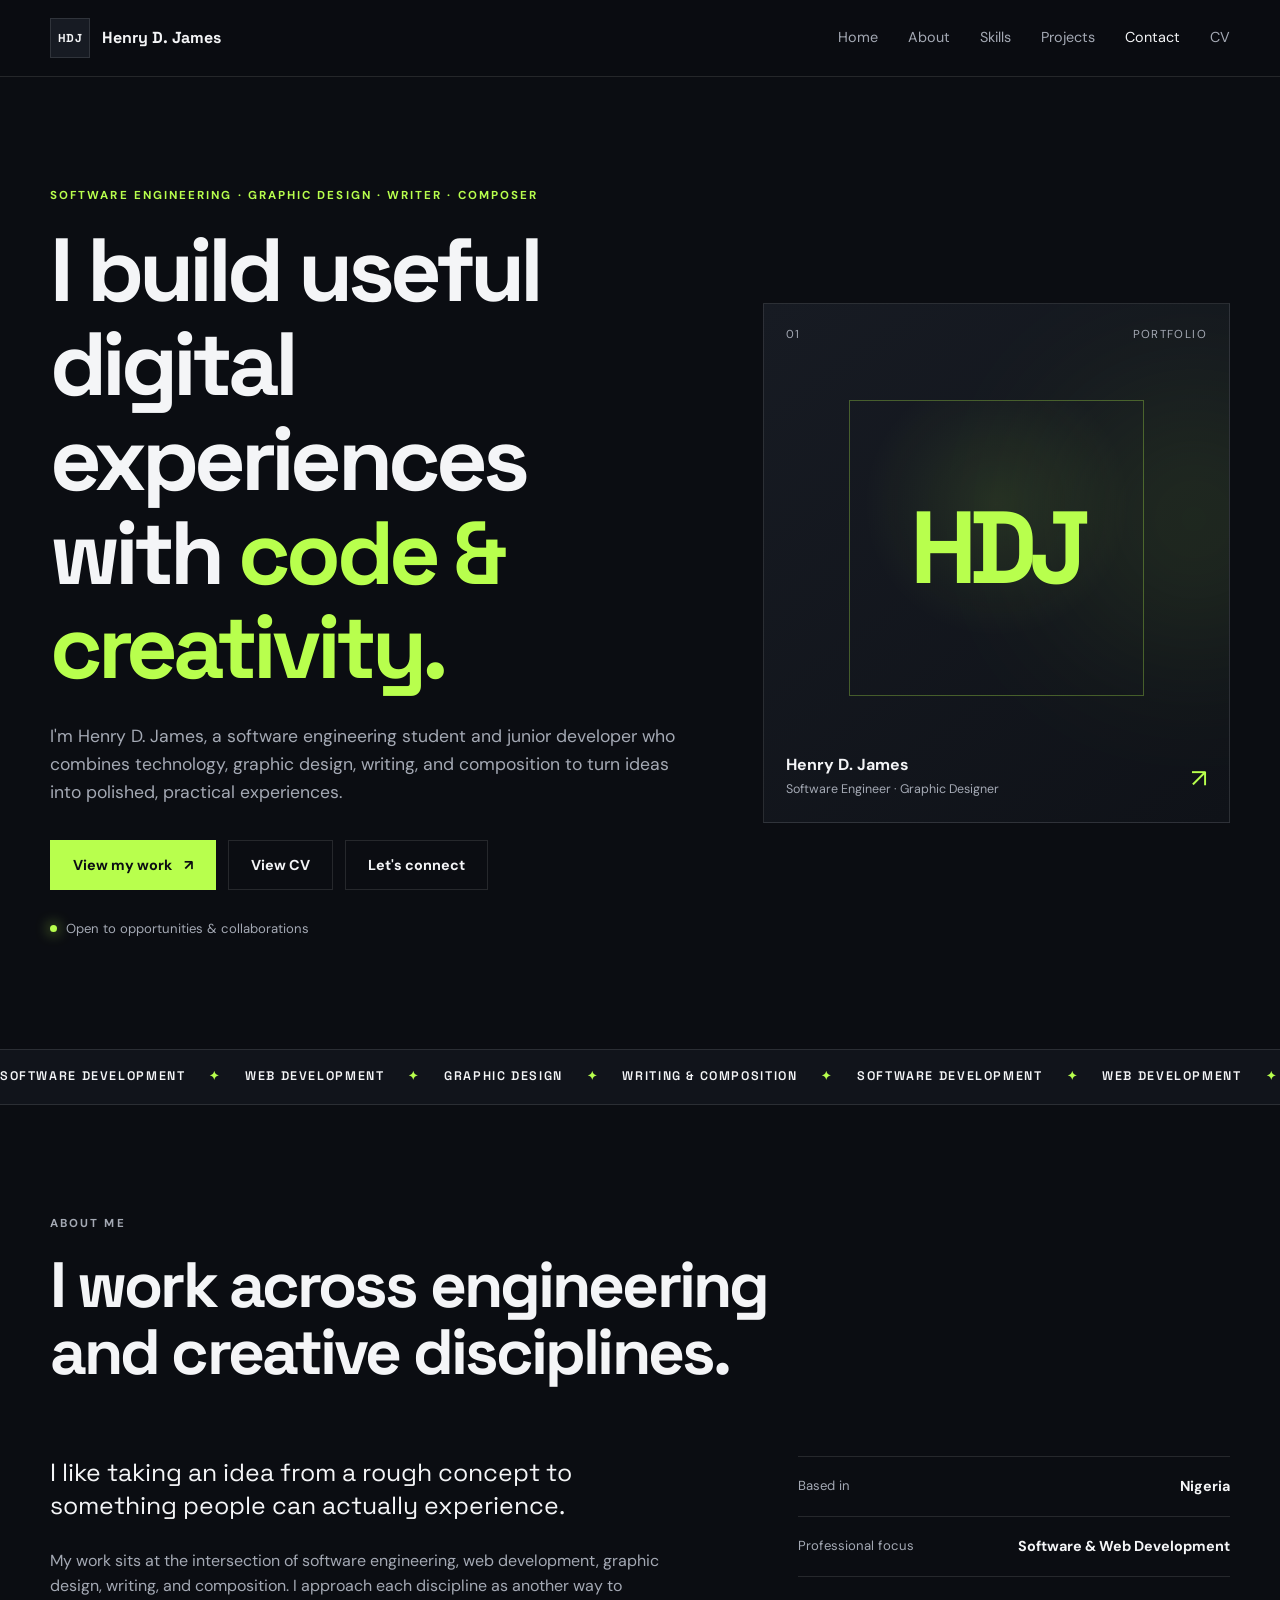
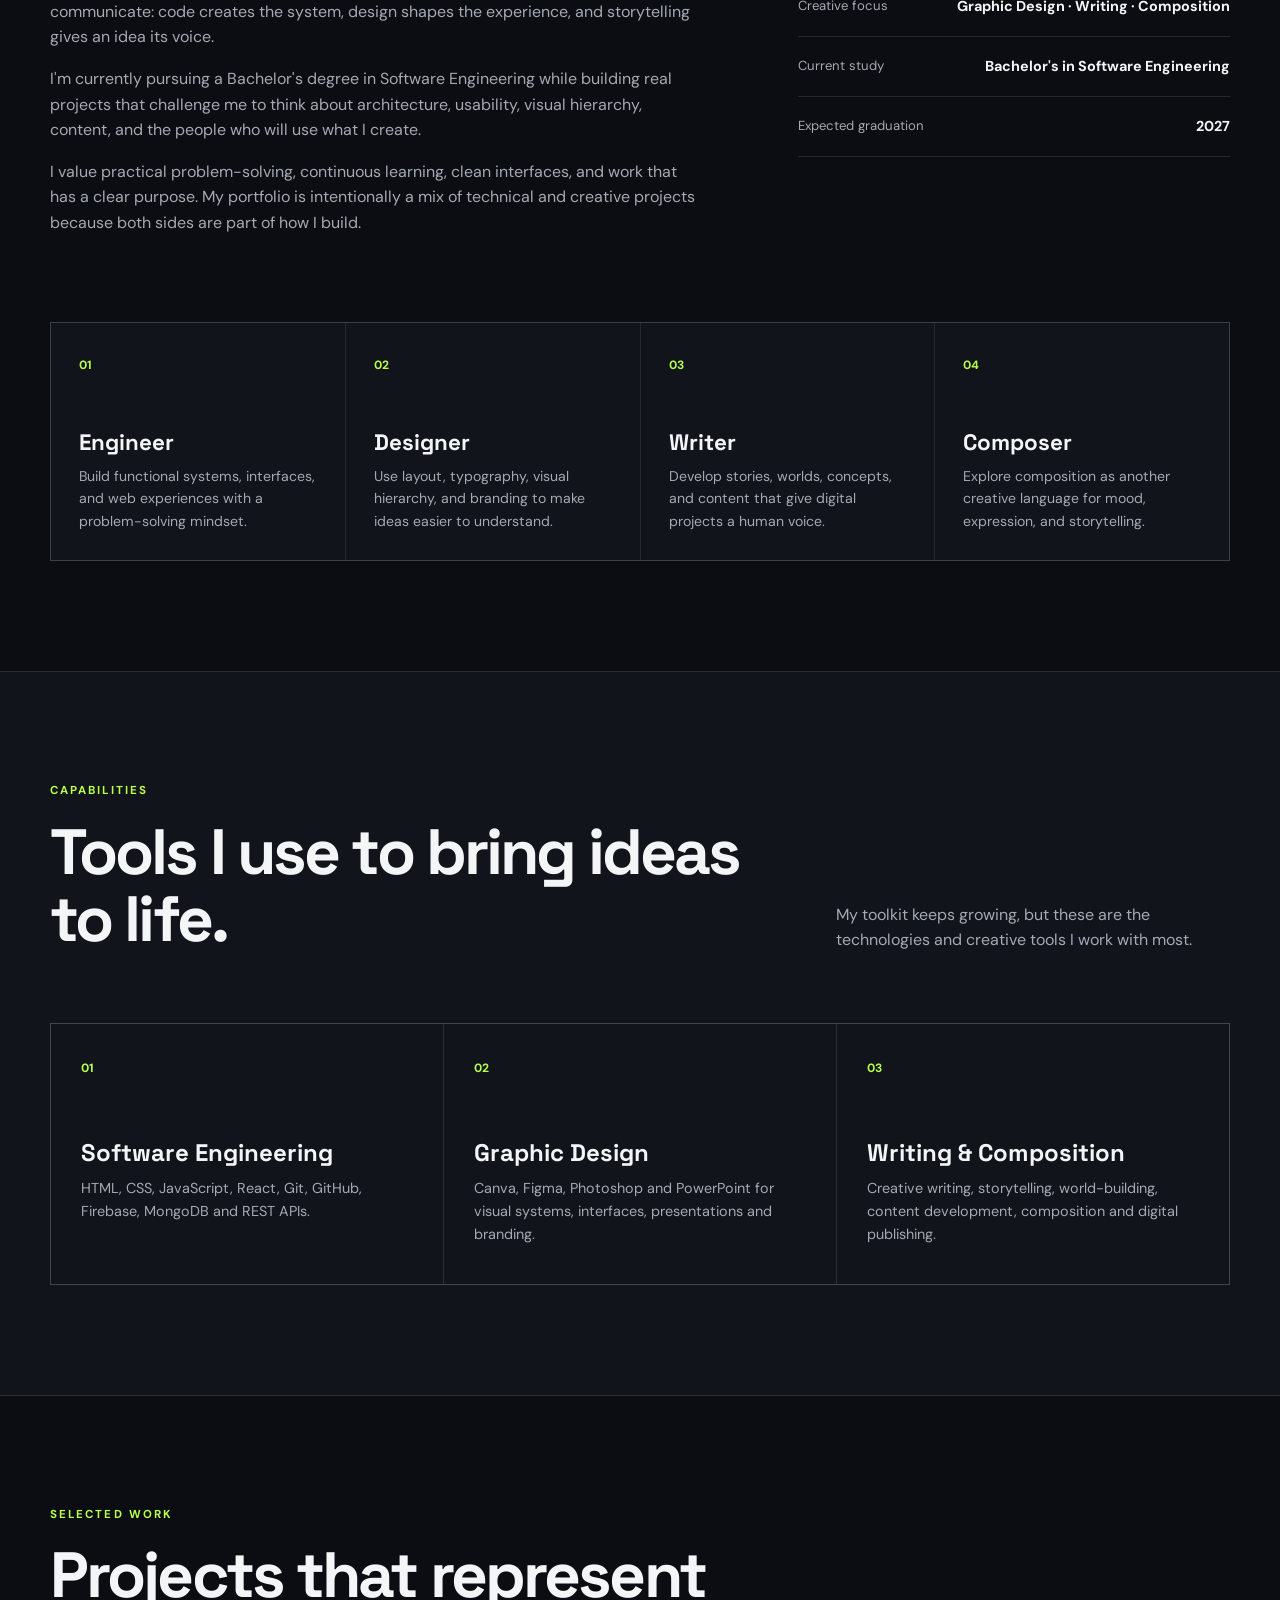
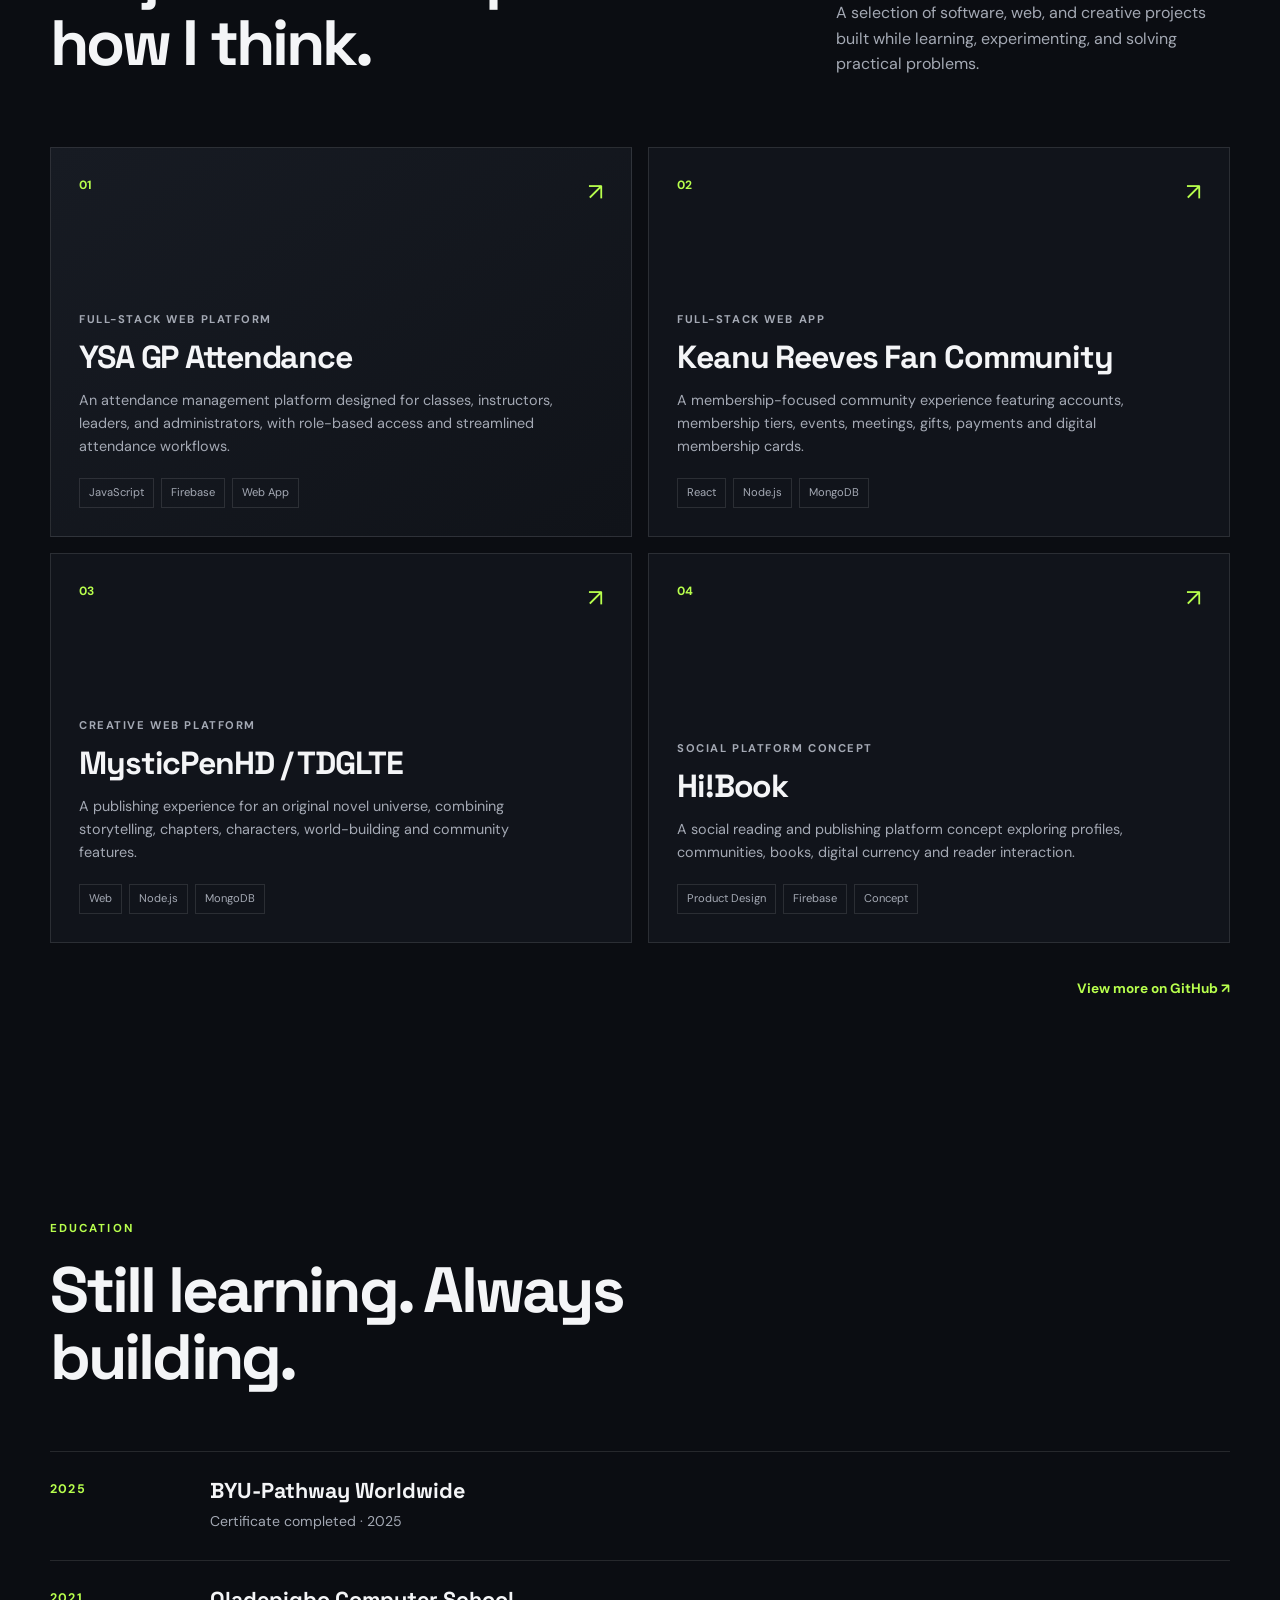
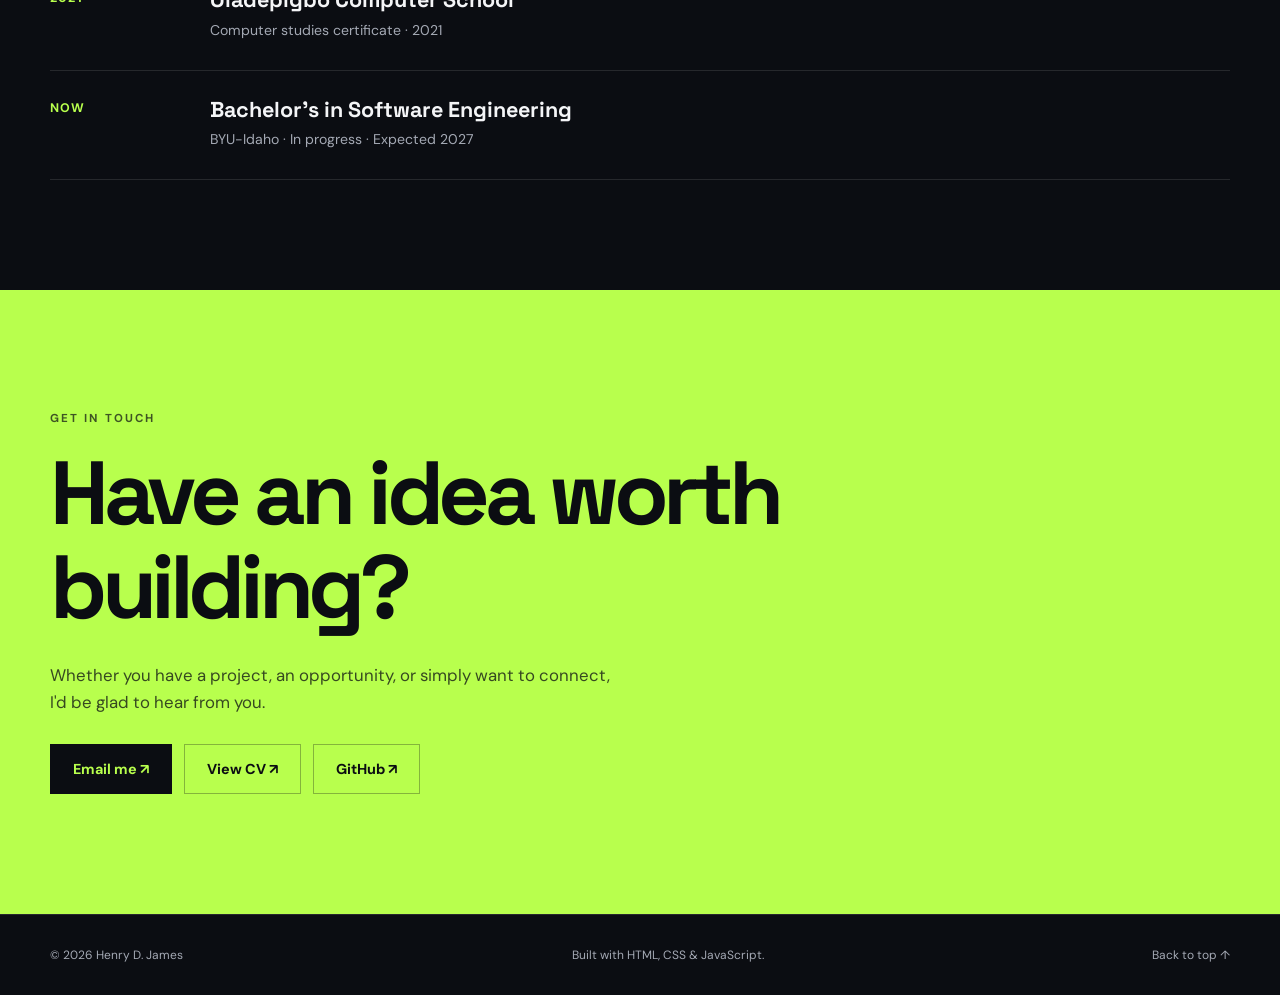
==== commit 4001669e: "Add CV link to portfolio navigation and contact area" ====
--- a/frontend/index.html
+++ b/frontend/index.html
@@ -24,6 +24,7 @@
                 <a href="#skills">Skills</a>
                 <a href="#projects">Projects</a>
                 <a href="#contact">Contact</a>
+                <a href="cv.html">CV</a>
             </div>
         </nav>
     </header>
@@ -34,7 +35,7 @@
                 <p class="eyebrow">SOFTWARE ENGINEERING · GRAPHIC DESIGN · WRITER · COMPOSER</p>
                 <h1>I build useful digital experiences with <span>code & creativity.</span></h1>
                 <p class="hero-text">I'm Henry D. James, a software engineering student and junior developer who combines technology, graphic design, writing, and composition to turn ideas into polished, practical experiences.</p>
-                <div class="hero-actions"><a class="button button-primary" href="#projects">View my work <span>↗</span></a><a class="button button-secondary" href="#contact">Let's connect</a></div>
+                <div class="hero-actions"><a class="button button-primary" href="#projects">View my work <span>↗</span></a><a class="button button-secondary" href="cv.html">View CV</a><a class="button button-secondary" href="#contact">Let's connect</a></div>
                 <div class="availability"><span class="status-dot"></span> Open to opportunities & collaborations</div>
             </div>
             <div class="hero-card" aria-label="Professional profile summary">
@@ -86,7 +87,7 @@
 
         <section class="section education container"><div class="section-heading"><p class="eyebrow">EDUCATION</p><h2>Still learning. Always building.</h2></div><div class="timeline"><div class="timeline-item"><span>2025</span><div><h3>BYU-Pathway Worldwide</h3><p>Certificate completed · 2025</p></div></div><div class="timeline-item"><span>2021</span><div><h3>Oladepigbo Computer School</h3><p>Computer studies certificate · 2021</p></div></div><div class="timeline-item current"><span>NOW</span><div><h3>Bachelor's in Software Engineering</h3><p>BYU-Idaho · In progress · Expected 2027</p></div></div></div></section>
 
-        <section class="contact-section" id="contact"><div class="container contact-inner"><p class="eyebrow">GET IN TOUCH</p><h2>Have an idea worth building?</h2><p>Whether you have a project, an opportunity, or simply want to connect, I'd be glad to hear from you.</p><div class="contact-actions"><a class="button button-primary" href="mailto:henry.jameshd@gmail.com">Email me ↗</a><a class="button button-secondary" href="https://github.com/JamesHD001" target="_blank" rel="noopener noreferrer">GitHub ↗</a></div></div></section>
+        <section class="contact-section" id="contact"><div class="container contact-inner"><p class="eyebrow">GET IN TOUCH</p><h2>Have an idea worth building?</h2><p>Whether you have a project, an opportunity, or simply want to connect, I'd be glad to hear from you.</p><div class="contact-actions"><a class="button button-primary" href="mailto:henry.jameshd@gmail.com">Email me ↗</a><a class="button button-secondary" href="cv.html">View CV ↗</a><a class="button button-secondary" href="https://github.com/JamesHD001" target="_blank" rel="noopener noreferrer">GitHub ↗</a></div></div></section>
     </main>
     <footer class="site-footer"><div class="container footer-inner"><span>© <span id="year"></span> Henry D. James</span><span>Built with HTML, CSS & JavaScript.</span><a href="#home">Back to top ↑</a></div></footer>
 </body>
--- a/frontend/style.css
+++ b/frontend/style.css
@@ -1 +1,958 @@
-:root{--bg:#0b0d12;--surface:#11141b;--surface-2:#171b23;--text:#f4f5f7;--muted:#a4a9b4;--line:rgba(255,255,255,.11);--accent:#b8ff4d;--max:1180px}*{box-sizing:border-box}html{scroll-behavior:smooth}body{margin:0;background:var(--bg);color:var(--text);font-family:"DM Sans",sans-serif;line-height:1.6}a{color:inherit;text-decoration:none}button{font:inherit}.container{width:min(calc(100% - 48px),var(--max));margin-inline:auto}.section{padding-block:110px}.eyebrow{margin:0 0 18px;color:var(--accent);font-size:.72rem;font-weight:700;letter-spacing:.18em}.site-header{position:sticky;top:0;z-index:20;background:rgba(11,13,18,.88);border-bottom:1px solid var(--line);backdrop-filter:blur(18px)}.navbar{min-height:76px;display:flex;align-items:center;justify-content:space-between;gap:32px}.brand{display:inline-flex;align-items:center;gap:12px;font-family:"Space Grotesk",sans-serif;font-weight:700}.brand-mark{display:grid;place-items:center;width:40px;height:40px;border:1px solid var(--line);background:var(--surface-2);font-size:.72rem;letter-spacing:.04em}.nav-links{display:flex;align-items:center;gap:30px}.nav-links a{color:var(--muted);font-size:.9rem;transition:color .2s ease}.nav-links a:hover,.nav-links a.active{color:var(--text)}.menu-toggle{display:none;width:42px;height:42px;border:1px solid var(--line);background:transparent;color:var(--text);cursor:pointer}.menu-toggle span{display:block;width:18px;height:1px;margin:4px auto;background:currentColor}.hero{min-height:calc(100vh - 76px);display:grid;grid-template-columns:1.15fr .85fr;align-items:center;gap:80px}.hero h1,h2,h3{font-family:"Space Grotesk",sans-serif;line-height:1.05}.hero h1{max-width:800px;margin:0;font-size:clamp(3.3rem,7vw,6.8rem);letter-spacing:-.055em}.hero h1 span{color:var(--accent)}.hero-text{max-width:640px;margin:28px 0 34px;color:var(--muted);font-size:1.1rem}.hero-actions,.contact-actions{display:flex;flex-wrap:wrap;gap:12px}.button{display:inline-flex;align-items:center;justify-content:center;gap:12px;min-height:50px;padding:0 22px;border:1px solid var(--line);font-weight:700;font-size:.9rem;transition:transform .2s ease,background .2s ease,color .2s ease}.button:hover{transform:translateY(-2px)}.button-primary{background:var(--accent);color:#0b0d12;border-color:var(--accent)}.button-secondary:hover{background:var(--surface-2)}.availability{display:flex;align-items:center;gap:9px;margin-top:28px;color:var(--muted);font-size:.82rem}.status-dot{width:7px;height:7px;border-radius:50%;background:var(--accent);box-shadow:0 0 14px var(--accent)}.hero-card{position:relative;min-height:520px;padding:22px;display:flex;flex-direction:column;justify-content:space-between;background:linear-gradient(145deg,#171b23,#0f1218);border:1px solid var(--line);overflow:hidden}.hero-card:after{content:"";position:absolute;width:230px;height:230px;right:-80px;top:100px;border-radius:50%;background:var(--accent);filter:blur(90px);opacity:.13}.hero-card-top,.hero-card-bottom{position:relative;z-index:1;display:flex;justify-content:space-between;color:var(--muted);font-size:.72rem;letter-spacing:.12em}.portrait-placeholder{position:relative;z-index:1;align-self:center;display:grid;place-items:center;width:min(70%,300px);aspect-ratio:1;border:1px solid rgba(184,255,77,.3);color:var(--accent);font-family:"Space Grotesk",sans-serif;font-size:clamp(4rem,8vw,7rem);font-weight:700;letter-spacing:-.08em;background:radial-gradient(circle at 50% 35%,rgba(184,255,77,.1),transparent 55%)}.hero-card-bottom{align-items:end;letter-spacing:0}.hero-card-bottom div{display:grid;gap:3px}.hero-card-bottom strong{color:var(--text);font-size:1rem}.hero-card-bottom span{font-size:.78rem}.hero-card-bottom .arrow{color:var(--accent);font-size:1.6rem}.marquee{overflow:hidden;border-block:1px solid var(--line);background:var(--surface)}.marquee-track{width:max-content;display:flex;align-items:center;gap:24px;padding:17px 0;animation:marquee 28s linear infinite;font-family:"Space Grotesk",sans-serif;font-size:.78rem;font-weight:600;letter-spacing:.13em}.marquee i{color:var(--accent);font-style:normal}@keyframes marquee{to{transform:translateX(-50%)}}.section-heading{max-width:760px}.section-heading h2{margin:0;font-size:clamp(2.3rem,5vw,4.5rem);letter-spacing:-.045em}.about-grid{display:grid;grid-template-columns:1.2fr .8fr;gap:100px;margin-top:70px}.about p{color:var(--muted)}.about .lead{margin-top:0;color:var(--text);font-family:"Space Grotesk",sans-serif;font-size:1.55rem;line-height:1.35}.facts{border-top:1px solid var(--line)}.facts div{display:flex;justify-content:space-between;gap:20px;padding:18px 0;border-bottom:1px solid var(--line)}.facts span{color:var(--muted);font-size:.82rem}.facts strong{text-align:right;font-size:.9rem}.skills-section{background:var(--surface);border-block:1px solid var(--line)}.split-heading{display:grid;grid-template-columns:1fr .55fr;gap:70px;align-items:end;max-width:none}.split-heading>p{margin:0;color:var(--muted)}.skill-grid{display:grid;grid-template-columns:repeat(3,1fr);gap:1px;margin-top:70px;background:var(--line);border:1px solid var(--line)}.skill-grid article{min-height:260px;padding:30px;background:var(--surface)}.skill-grid article span,.project-number{color:var(--accent);font-size:.75rem;font-weight:700}.skill-grid h3{margin:60px 0 12px;font-size:1.5rem}.skill-grid p{margin:0;color:var(--muted);font-size:.9rem}.project-grid{display:grid;grid-template-columns:repeat(2,1fr);gap:16px;margin-top:70px}.project-card{position:relative;min-height:390px;padding:28px;display:flex;flex-direction:column;background:var(--surface);border:1px solid var(--line);transition:transform .25s ease,border-color .25s ease}.project-card:hover{transform:translateY(-5px);border-color:rgba(184,255,77,.4)}.project-card.featured{background:linear-gradient(145deg,#171b23,#101319)}.project-content{margin-top:auto;padding-right:42px}.project-type{color:var(--muted);font-size:.7rem;letter-spacing:.14em;font-weight:700}.project-card h3{margin:12px 0;font-size:2rem;letter-spacing:-.035em}.project-card p:not(.project-type){color:var(--muted);font-size:.9rem}.tags{display:flex;flex-wrap:wrap;gap:7px;margin-top:20px}.tags span{padding:5px 9px;border:1px solid var(--line);color:var(--muted);font-size:.7rem}.project-link{position:absolute;top:25px;right:28px;color:var(--accent);font-size:1.5rem}.timeline{margin-top:60px;border-top:1px solid var(--line)}.timeline-item{display:grid;grid-template-columns:120px 1fr;gap:40px;padding:28px 0;border-bottom:1px solid var(--line)}.timeline-item>span{color:var(--accent);font-size:.78rem;font-weight:700;letter-spacing:.1em}.timeline-item h3{margin:0 0 7px;font-size:1.35rem}.timeline-item p{margin:0;color:var(--muted);font-size:.88rem}.contact-section{padding:120px 0;background:var(--accent);color:#0b0d12}.contact-inner{max-width:1180px}.contact-section .eyebrow{color:#0b0d12;opacity:.7}.contact-section h2{max-width:800px;margin:0;font-size:clamp(3rem,7vw,6.5rem);letter-spacing:-.06em}.contact-section p:not(.eyebrow){max-width:580px;margin:28px 0;font-size:1.05rem;opacity:.75}.contact-section .button-primary{background:#0b0d12;color:var(--accent);border-color:#0b0d12}.contact-section .button-secondary{border-color:rgba(11,13,18,.3)}.contact-section .button-secondary:hover{background:rgba(11,13,18,.08)}.site-footer{border-top:1px solid var(--line)}.footer-inner{min-height:80px;display:flex;align-items:center;justify-content:space-between;gap:20px;color:var(--muted);font-size:.75rem}.footer-inner a:hover{color:var(--text)}@media(max-width:850px){.container{width:min(calc(100% - 32px),var(--max))}.section{padding-block:78px}.menu-toggle{display:block}.nav-links{position:absolute;top:76px;left:16px;right:16px;display:none;flex-direction:column;align-items:stretch;gap:0;padding:10px;background:var(--surface);border:1px solid var(--line)}.nav-links.open{display:flex}.nav-links a{padding:14px}.hero{min-height:auto;grid-template-columns:1fr;gap:45px;padding-top:70px}.hero h1{font-size:clamp(3rem,14vw,5rem)}.hero-card{min-height:420px}.about-grid,.split-heading{grid-template-columns:1fr;gap:40px}.skill-grid,.project-grid{grid-template-columns:1fr}.timeline-item{grid-template-columns:70px 1fr;gap:20px}.footer-inner{padding-block:20px;flex-direction:column;align-items:flex-start}}@media(prefers-reduced-motion:reduce){html{scroll-behavior:auto}.marquee-track{animation:none}.button,.project-card{transition:none}}+:root {
+    --bg: #0b0d12;
+    --surface: #11141b;
+    --surface-2: #171b23;
+    --text: #f4f5f7;
+    --muted: #a4a9b4;
+    --line: rgba(255, 255, 255, 0.11);
+    --accent: #b8ff4d;
+    --max: 1180px;
+}
+
+* {
+    box-sizing: border-box;
+}
+
+html {
+    scroll-behavior: smooth;
+}
+
+body {
+    margin: 0;
+    background: var(--bg);
+    color: var(--text);
+    font-family: "DM Sans", sans-serif;
+    line-height: 1.6;
+}
+
+a {
+    color: inherit;
+    text-decoration: none;
+}
+
+button {
+    font: inherit;
+}
+
+.container {
+    width: min(calc(100% - 48px), var(--max));
+    margin-inline: auto;
+}
+
+.section {
+    padding-block: 110px;
+}
+
+.eyebrow {
+    margin: 0 0 18px;
+    color: var(--accent);
+    font-size: 0.72rem;
+    font-weight: 700;
+    letter-spacing: 0.18em;
+}
+
+.site-header {
+    position: sticky;
+    top: 0;
+    z-index: 20;
+    background: rgba(11, 13, 18, 0.88);
+    border-bottom: 1px solid var(--line);
+    backdrop-filter: blur(18px);
+}
+
+.navbar {
+    min-height: 76px;
+    display: flex;
+    align-items: center;
+    justify-content: space-between;
+    gap: 32px;
+}
+
+.brand {
+    display: inline-flex;
+    align-items: center;
+    gap: 12px;
+    font-family: "Space Grotesk", sans-serif;
+    font-weight: 700;
+}
+
+.brand-mark {
+    display: grid;
+    place-items: center;
+    width: 40px;
+    height: 40px;
+    border: 1px solid var(--line);
+    background: var(--surface-2);
+    font-size: 0.72rem;
+    letter-spacing: 0.04em;
+}
+
+.nav-links {
+    display: flex;
+    align-items: center;
+    gap: 30px;
+}
+
+.nav-links a {
+    color: var(--muted);
+    font-size: 0.9rem;
+    transition: color 0.2s ease;
+}
+
+.nav-links a:hover,
+.nav-links a.active {
+    color: var(--text);
+}
+
+.menu-toggle {
+    display: none;
+    width: 42px;
+    height: 42px;
+    border: 1px solid var(--line);
+    background: transparent;
+    color: var(--text);
+    cursor: pointer;
+}
+
+.menu-toggle span {
+    display: block;
+    width: 18px;
+    height: 1px;
+    margin: 4px auto;
+    background: currentColor;
+}
+
+.hero {
+    min-height: calc(100vh - 76px);
+    display: grid;
+    grid-template-columns: 1.15fr 0.85fr;
+    align-items: center;
+    gap: 80px;
+}
+
+.hero h1,
+h2,
+h3 {
+    font-family: "Space Grotesk", sans-serif;
+    line-height: 1.05;
+}
+
+.hero h1 {
+    max-width: 800px;
+    margin: 0;
+    font-size: clamp(3.3rem, 7vw, 6.8rem);
+    letter-spacing: -0.055em;
+}
+
+.hero h1 span,
+.project-hero h1 span {
+    color: var(--accent);
+}
+
+.hero-text {
+    max-width: 640px;
+    margin: 28px 0 34px;
+    color: var(--muted);
+    font-size: 1.1rem;
+}
+
+.hero-actions,
+.contact-actions {
+    display: flex;
+    flex-wrap: wrap;
+    gap: 12px;
+}
+
+.button {
+    display: inline-flex;
+    align-items: center;
+    justify-content: center;
+    gap: 12px;
+    min-height: 50px;
+    padding: 0 22px;
+    border: 1px solid var(--line);
+    font-weight: 700;
+    font-size: 0.9rem;
+    transition: transform 0.2s ease, background 0.2s ease, color 0.2s ease;
+}
+
+.button:hover {
+    transform: translateY(-2px);
+}
+
+.button-primary {
+    background: var(--accent);
+    color: #0b0d12;
+    border-color: var(--accent);
+}
+
+.button-secondary:hover {
+    background: var(--surface-2);
+}
+
+.availability {
+    display: flex;
+    align-items: center;
+    gap: 9px;
+    margin-top: 28px;
+    color: var(--muted);
+    font-size: 0.82rem;
+}
+
+.status-dot {
+    width: 7px;
+    height: 7px;
+    border-radius: 50%;
+    background: var(--accent);
+    box-shadow: 0 0 14px var(--accent);
+}
+
+.hero-card {
+    position: relative;
+    min-height: 520px;
+    padding: 22px;
+    display: flex;
+    flex-direction: column;
+    justify-content: space-between;
+    background: linear-gradient(145deg, #171b23, #0f1218);
+    border: 1px solid var(--line);
+    overflow: hidden;
+}
+
+.hero-card::after {
+    content: "";
+    position: absolute;
+    width: 230px;
+    height: 230px;
+    right: -80px;
+    top: 100px;
+    border-radius: 50%;
+    background: var(--accent);
+    filter: blur(90px);
+    opacity: 0.13;
+}
+
+.hero-card-top,
+.hero-card-bottom {
+    position: relative;
+    z-index: 1;
+    display: flex;
+    justify-content: space-between;
+    color: var(--muted);
+    font-size: 0.72rem;
+    letter-spacing: 0.12em;
+}
+
+.portrait-placeholder {
+    position: relative;
+    z-index: 1;
+    align-self: center;
+    display: grid;
+    place-items: center;
+    width: min(70%, 300px);
+    aspect-ratio: 1;
+    border: 1px solid rgba(184, 255, 77, 0.3);
+    color: var(--accent);
+    font-family: "Space Grotesk", sans-serif;
+    font-size: clamp(4rem, 8vw, 7rem);
+    font-weight: 700;
+    letter-spacing: -0.08em;
+    background: radial-gradient(circle at 50% 35%, rgba(184, 255, 77, 0.1), transparent 55%);
+}
+
+.hero-card-bottom {
+    align-items: end;
+    letter-spacing: 0;
+}
+
+.hero-card-bottom div {
+    display: grid;
+    gap: 3px;
+}
+
+.hero-card-bottom strong {
+    color: var(--text);
+    font-size: 1rem;
+}
+
+.hero-card-bottom span {
+    font-size: 0.78rem;
+}
+
+.hero-card-bottom .arrow {
+    color: var(--accent);
+    font-size: 1.6rem;
+}
+
+.marquee {
+    overflow: hidden;
+    border-block: 1px solid var(--line);
+    background: var(--surface);
+}
+
+.marquee-track {
+    width: max-content;
+    display: flex;
+    align-items: center;
+    gap: 24px;
+    padding: 17px 0;
+    animation: marquee 28s linear infinite;
+    font-family: "Space Grotesk", sans-serif;
+    font-size: 0.78rem;
+    font-weight: 600;
+    letter-spacing: 0.13em;
+}
+
+.marquee i {
+    color: var(--accent);
+    font-style: normal;
+}
+
+@keyframes marquee {
+    to {
+        transform: translateX(-50%);
+    }
+}
+
+.section-heading {
+    max-width: 760px;
+}
+
+.section-heading h2 {
+    margin: 0;
+    font-size: clamp(2.3rem, 5vw, 4.5rem);
+    letter-spacing: -0.045em;
+}
+
+.about-grid {
+    display: grid;
+    grid-template-columns: 1.2fr 0.8fr;
+    gap: 100px;
+    margin-top: 70px;
+}
+
+.about p {
+    color: var(--muted);
+}
+
+.about .lead {
+    margin-top: 0;
+    color: var(--text);
+    font-family: "Space Grotesk", sans-serif;
+    font-size: 1.55rem;
+    line-height: 1.35;
+}
+
+.facts {
+    border-top: 1px solid var(--line);
+}
+
+.facts div {
+    display: flex;
+    justify-content: space-between;
+    gap: 20px;
+    padding: 18px 0;
+    border-bottom: 1px solid var(--line);
+}
+
+.facts span {
+    color: var(--muted);
+    font-size: 0.82rem;
+}
+
+.facts strong {
+    max-width: 65%;
+    text-align: right;
+    font-size: 0.9rem;
+}
+
+.discipline-grid {
+    display: grid;
+    grid-template-columns: repeat(4, 1fr);
+    gap: 1px;
+    margin-top: 70px;
+    background: var(--line);
+    border: 1px solid var(--line);
+}
+
+.discipline-grid article {
+    min-height: 220px;
+    padding: 28px;
+    background: var(--surface);
+}
+
+.discipline-grid span {
+    color: var(--accent);
+    font-size: 0.75rem;
+    font-weight: 700;
+}
+
+.discipline-grid h3 {
+    margin: 55px 0 10px;
+    font-size: 1.4rem;
+}
+
+.discipline-grid p {
+    margin: 0;
+    color: var(--muted);
+    font-size: 0.88rem;
+}
+
+.skills-section {
+    background: var(--surface);
+    border-block: 1px solid var(--line);
+}
+
+.split-heading {
+    display: grid;
+    grid-template-columns: 1fr 0.55fr;
+    gap: 70px;
+    align-items: end;
+    max-width: none;
+}
+
+.split-heading > p {
+    margin: 0;
+    color: var(--muted);
+}
+
+.skill-grid {
+    display: grid;
+    grid-template-columns: repeat(3, 1fr);
+    gap: 1px;
+    margin-top: 70px;
+    background: var(--line);
+    border: 1px solid var(--line);
+}
+
+.skill-grid article {
+    min-height: 260px;
+    padding: 30px;
+    background: var(--surface);
+}
+
+.skill-grid article span,
+.project-number {
+    color: var(--accent);
+    font-size: 0.75rem;
+    font-weight: 700;
+}
+
+.skill-grid h3 {
+    margin: 60px 0 12px;
+    font-size: 1.5rem;
+}
+
+.skill-grid p {
+    margin: 0;
+    color: var(--muted);
+    font-size: 0.9rem;
+}
+
+.project-grid {
+    display: grid;
+    grid-template-columns: repeat(2, 1fr);
+    gap: 16px;
+    margin-top: 70px;
+}
+
+.project-card {
+    position: relative;
+    min-height: 390px;
+    padding: 28px;
+    display: flex;
+    flex-direction: column;
+    background: var(--surface);
+    border: 1px solid var(--line);
+    transition: transform 0.25s ease, border-color 0.25s ease;
+}
+
+.project-card:hover {
+    transform: translateY(-5px);
+    border-color: rgba(184, 255, 77, 0.4);
+}
+
+.project-card.featured {
+    background: linear-gradient(145deg, #171b23, #101319);
+}
+
+.project-content {
+    margin-top: auto;
+    padding-right: 42px;
+}
+
+.project-type {
+    color: var(--muted);
+    font-size: 0.7rem;
+    letter-spacing: 0.14em;
+    font-weight: 700;
+}
+
+.project-card h3 {
+    margin: 12px 0;
+    font-size: 2rem;
+    letter-spacing: -0.035em;
+}
+
+.project-card p:not(.project-type) {
+    color: var(--muted);
+    font-size: 0.9rem;
+}
+
+.tags {
+    display: flex;
+    flex-wrap: wrap;
+    gap: 7px;
+    margin-top: 20px;
+}
+
+.tags span {
+    padding: 5px 9px;
+    border: 1px solid var(--line);
+    color: var(--muted);
+    font-size: 0.7rem;
+}
+
+.project-link {
+    position: absolute;
+    top: 25px;
+    right: 28px;
+    color: var(--accent);
+    font-size: 1.5rem;
+}
+
+.projects-footer {
+    margin-top: 32px;
+    text-align: right;
+}
+
+.text-link,
+.back-link {
+    color: var(--accent);
+    font-weight: 700;
+    font-size: 0.85rem;
+}
+
+.text-link:hover,
+.back-link:hover {
+    text-decoration: underline;
+    text-underline-offset: 5px;
+}
+
+.timeline {
+    margin-top: 60px;
+    border-top: 1px solid var(--line);
+}
+
+.timeline-item {
+    display: grid;
+    grid-template-columns: 120px 1fr;
+    gap: 40px;
+    padding: 28px 0;
+    border-bottom: 1px solid var(--line);
+}
+
+.timeline-item > span {
+    color: var(--accent);
+    font-size: 0.78rem;
+    font-weight: 700;
+    letter-spacing: 0.1em;
+}
+
+.timeline-item h3 {
+    margin: 0 0 7px;
+    font-size: 1.35rem;
+}
+
+.timeline-item p {
+    margin: 0;
+    color: var(--muted);
+    font-size: 0.88rem;
+}
+
+.contact-section,
+.project-cta {
+    background: var(--accent);
+    color: #0b0d12;
+}
+
+.contact-section {
+    padding: 120px 0;
+}
+
+.contact-inner,
+.project-cta .container {
+    max-width: var(--max);
+}
+
+.contact-section .eyebrow,
+.project-cta .eyebrow {
+    color: #0b0d12;
+    opacity: 0.7;
+}
+
+.contact-section h2,
+.project-cta h2 {
+    max-width: 800px;
+    margin: 0;
+    font-size: clamp(3rem, 7vw, 6.5rem);
+    letter-spacing: -0.06em;
+}
+
+.contact-section p:not(.eyebrow) {
+    max-width: 580px;
+    margin: 28px 0;
+    font-size: 1.05rem;
+    opacity: 0.75;
+}
+
+.contact-section .button-primary,
+.project-cta .button-primary {
+    background: #0b0d12;
+    color: var(--accent);
+    border-color: #0b0d12;
+}
+
+.contact-section .button-secondary {
+    border-color: rgba(11, 13, 18, 0.3);
+}
+
+.contact-section .button-secondary:hover {
+    background: rgba(11, 13, 18, 0.08);
+}
+
+.site-footer {
+    border-top: 1px solid var(--line);
+}
+
+.footer-inner {
+    min-height: 80px;
+    display: flex;
+    align-items: center;
+    justify-content: space-between;
+    gap: 20px;
+    color: var(--muted);
+    font-size: 0.75rem;
+}
+
+.footer-inner a:hover {
+    color: var(--text);
+}
+
+/* Project detail pages */
+.project-hero {
+    padding-top: 55px;
+}
+
+.project-hero .back-link {
+    display: inline-block;
+    margin-bottom: 90px;
+}
+
+.project-hero h1 {
+    max-width: 1000px;
+    margin: 0;
+    font-family: "Space Grotesk", sans-serif;
+    font-size: clamp(4rem, 9vw, 8.5rem);
+    line-height: 0.92;
+    letter-spacing: -0.065em;
+}
+
+.project-intro {
+    max-width: 720px;
+    margin: 42px 0 0;
+    color: var(--muted);
+    font-size: 1.15rem;
+}
+
+.project-meta-grid {
+    display: grid;
+    grid-template-columns: repeat(4, 1fr);
+    margin-top: 75px;
+    border-top: 1px solid var(--line);
+    border-bottom: 1px solid var(--line);
+}
+
+.project-meta-grid div {
+    min-height: 120px;
+    padding: 22px 24px 22px 0;
+    border-right: 1px solid var(--line);
+}
+
+.project-meta-grid div:not(:first-child) {
+    padding-left: 24px;
+}
+
+.project-meta-grid div:last-child {
+    border-right: 0;
+}
+
+.project-meta-grid span {
+    display: block;
+    margin-bottom: 12px;
+    color: var(--muted);
+    font-size: 0.72rem;
+    text-transform: uppercase;
+    letter-spacing: 0.12em;
+}
+
+.project-meta-grid strong {
+    font-size: 0.92rem;
+}
+
+.project-detail-section {
+    padding: 110px 0;
+    border-top: 1px solid var(--line);
+}
+
+.project-detail-alt {
+    background: var(--surface);
+}
+
+.project-detail-grid {
+    display: grid;
+    grid-template-columns: 0.9fr 1.1fr;
+    gap: 100px;
+}
+
+.project-detail-grid h2 {
+    margin: 0;
+    font-size: clamp(2.3rem, 4vw, 4rem);
+    letter-spacing: -0.045em;
+}
+
+.project-detail-grid > div p {
+    margin-top: 0;
+    color: var(--muted);
+}
+
+.project-detail-grid > div p + p {
+    margin-top: 24px;
+}
+
+.detail-list {
+    margin-top: 50px;
+    border-top: 1px solid var(--line);
+}
+
+.detail-list > div {
+    display: grid;
+    grid-template-columns: 70px 0.7fr 1.3fr;
+    gap: 30px;
+    align-items: start;
+    padding: 28px 0;
+    border-bottom: 1px solid var(--line);
+}
+
+.detail-list span {
+    color: var(--accent);
+    font-size: 0.75rem;
+    font-weight: 700;
+}
+
+.detail-list h3 {
+    margin: 0;
+    font-size: 1.3rem;
+}
+
+.detail-list p {
+    margin: 0;
+    color: var(--muted);
+    font-size: 0.9rem;
+}
+
+.project-cta {
+    padding: 110px 0;
+}
+
+.project-cta h2 {
+    max-width: 900px;
+    margin-bottom: 38px;
+}
+
+.project-cta .button-primary:hover {
+    background: #171b23;
+    border-color: #171b23;
+}
+
+@media (max-width: 950px) {
+    .hero {
+        gap: 50px;
+    }
+
+    .discipline-grid {
+        grid-template-columns: repeat(2, 1fr);
+    }
+
+    .project-meta-grid {
+        grid-template-columns: repeat(2, 1fr);
+    }
+
+    .project-meta-grid div:nth-child(2) {
+        border-right: 0;
+    }
+
+    .project-meta-grid div:nth-child(n + 3) {
+        border-top: 1px solid var(--line);
+    }
+}
+
+@media (max-width: 850px) {
+    .container {
+        width: min(calc(100% - 32px), var(--max));
+    }
+
+    .section {
+        padding-block: 78px;
+    }
+
+    .menu-toggle {
+        display: block;
+    }
+
+    .nav-links {
+        position: absolute;
+        top: 76px;
+        left: 16px;
+        right: 16px;
+        display: none;
+        flex-direction: column;
+        align-items: stretch;
+        gap: 0;
+        padding: 10px;
+        background: var(--surface);
+        border: 1px solid var(--line);
+    }
+
+    .nav-links.open {
+        display: flex;
+    }
+
+    .nav-links a {
+        padding: 14px;
+    }
+
+    .project-nav-links {
+        position: static;
+        display: flex;
+        flex-direction: row;
+        align-items: center;
+        padding: 0;
+        background: transparent;
+        border: 0;
+    }
+
+    .project-nav-links a {
+        padding: 0;
+    }
+
+    .hero {
+        min-height: auto;
+        grid-template-columns: 1fr;
+        gap: 45px;
+        padding-top: 70px;
+    }
+
+    .hero h1 {
+        font-size: clamp(3rem, 14vw, 5rem);
+    }
+
+    .hero-card {
+        min-height: 420px;
+    }
+
+    .about-grid,
+    .split-heading,
+    .project-detail-grid {
+        grid-template-columns: 1fr;
+        gap: 40px;
+    }
+
+    .skill-grid,
+    .project-grid {
+        grid-template-columns: 1fr;
+    }
+
+    .timeline-item {
+        grid-template-columns: 70px 1fr;
+        gap: 20px;
+    }
+
+    .footer-inner {
+        padding-block: 20px;
+        flex-direction: column;
+        align-items: flex-start;
+    }
+
+    .project-hero .back-link {
+        margin-bottom: 55px;
+    }
+
+    .project-hero h1 {
+        font-size: clamp(3.5rem, 15vw, 6rem);
+    }
+
+    .detail-list > div {
+        grid-template-columns: 50px 1fr;
+        gap: 12px 20px;
+    }
+
+    .detail-list p {
+        grid-column: 2;
+    }
+}
+
+@media (max-width: 600px) {
+    .project-nav-links {
+        display: none;
+    }
+
+    .facts div {
+        flex-direction: column;
+        gap: 6px;
+    }
+
+    .facts strong {
+        max-width: none;
+        text-align: left;
+    }
+
+    .discipline-grid {
+        grid-template-columns: 1fr;
+    }
+
+    .project-meta-grid {
+        grid-template-columns: 1fr;
+    }
+
+    .project-meta-grid div,
+    .project-meta-grid div:not(:first-child) {
+        padding: 20px 0;
+        border-right: 0;
+    }
+
+    .project-meta-grid div + div {
+        border-top: 1px solid var(--line);
+    }
+
+    .project-detail-section,
+    .project-cta,
+    .contact-section {
+        padding-block: 80px;
+    }
+}
+
+@media (prefers-reduced-motion: reduce) {
+    html {
+        scroll-behavior: auto;
+    }
+
+    .marquee-track {
+        animation: none;
+    }
+
+    .button,
+    .project-card {
+        transition: none;
+    }
+}
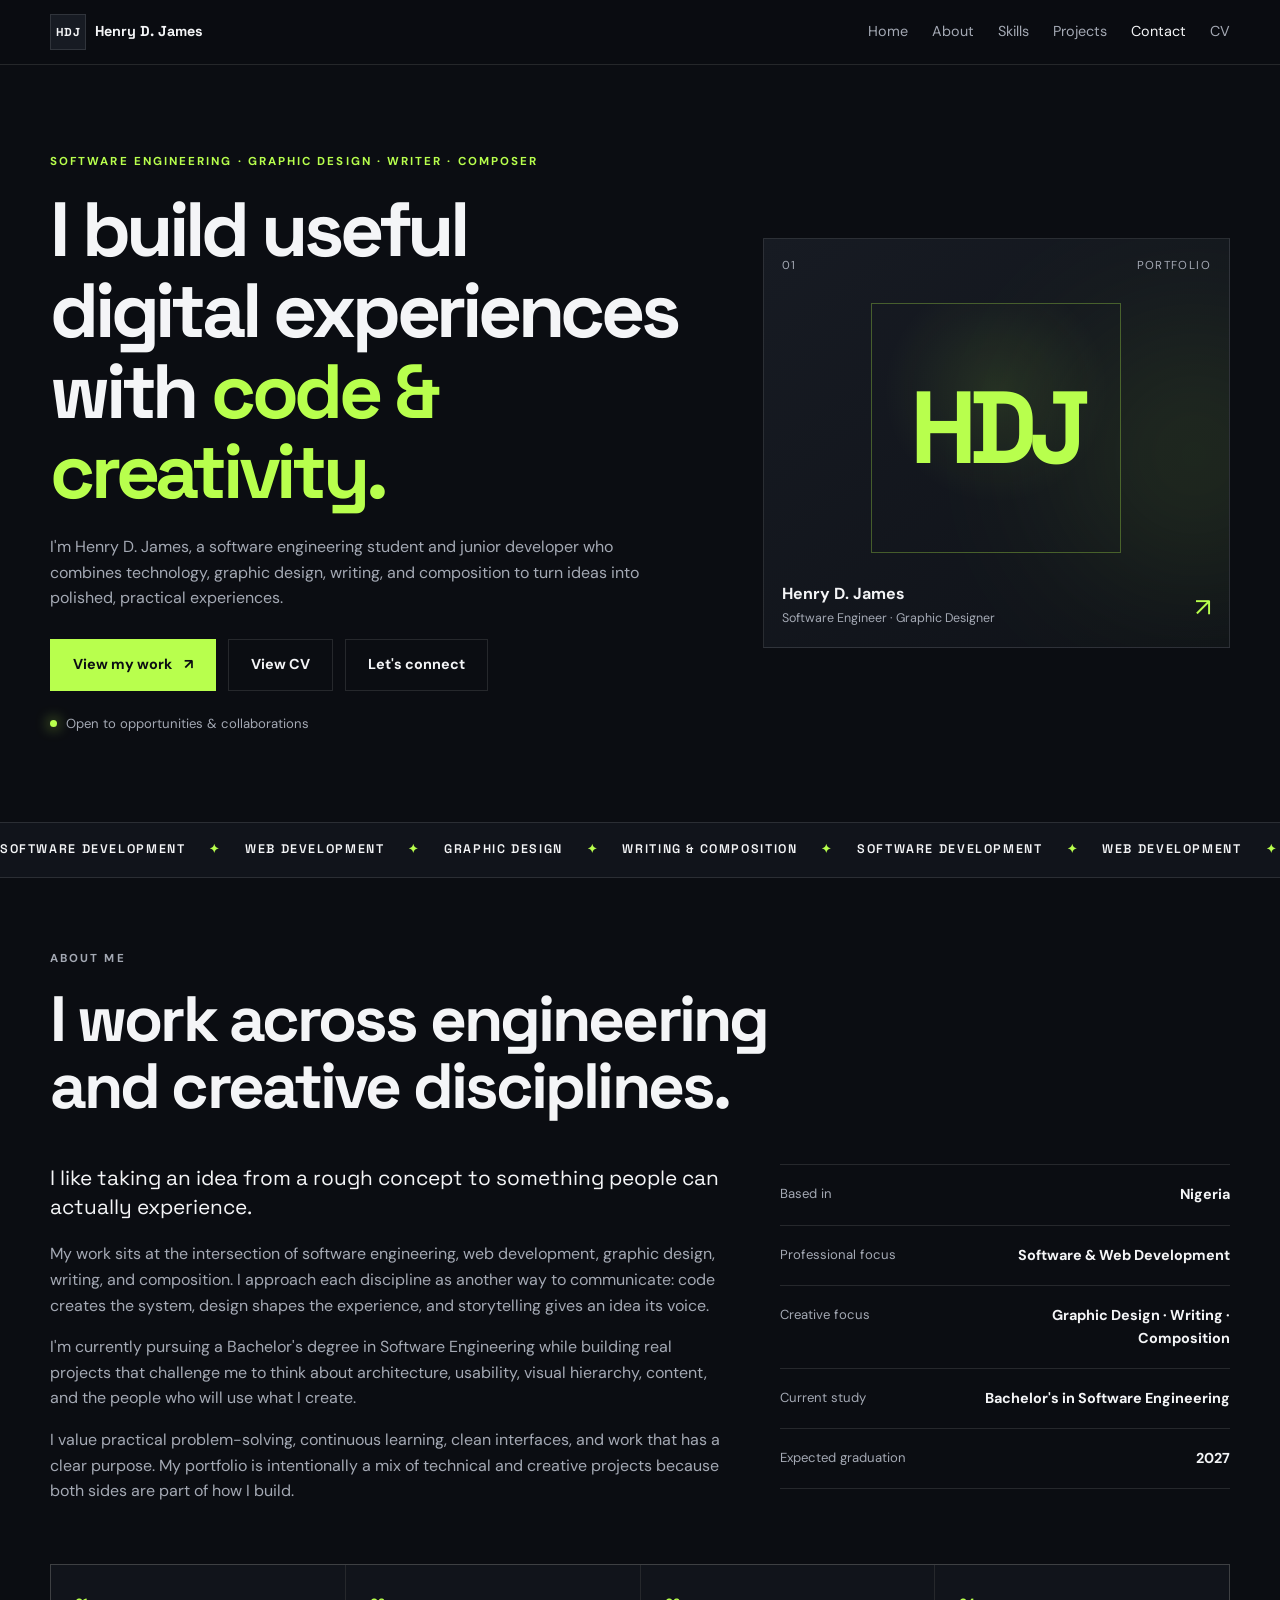
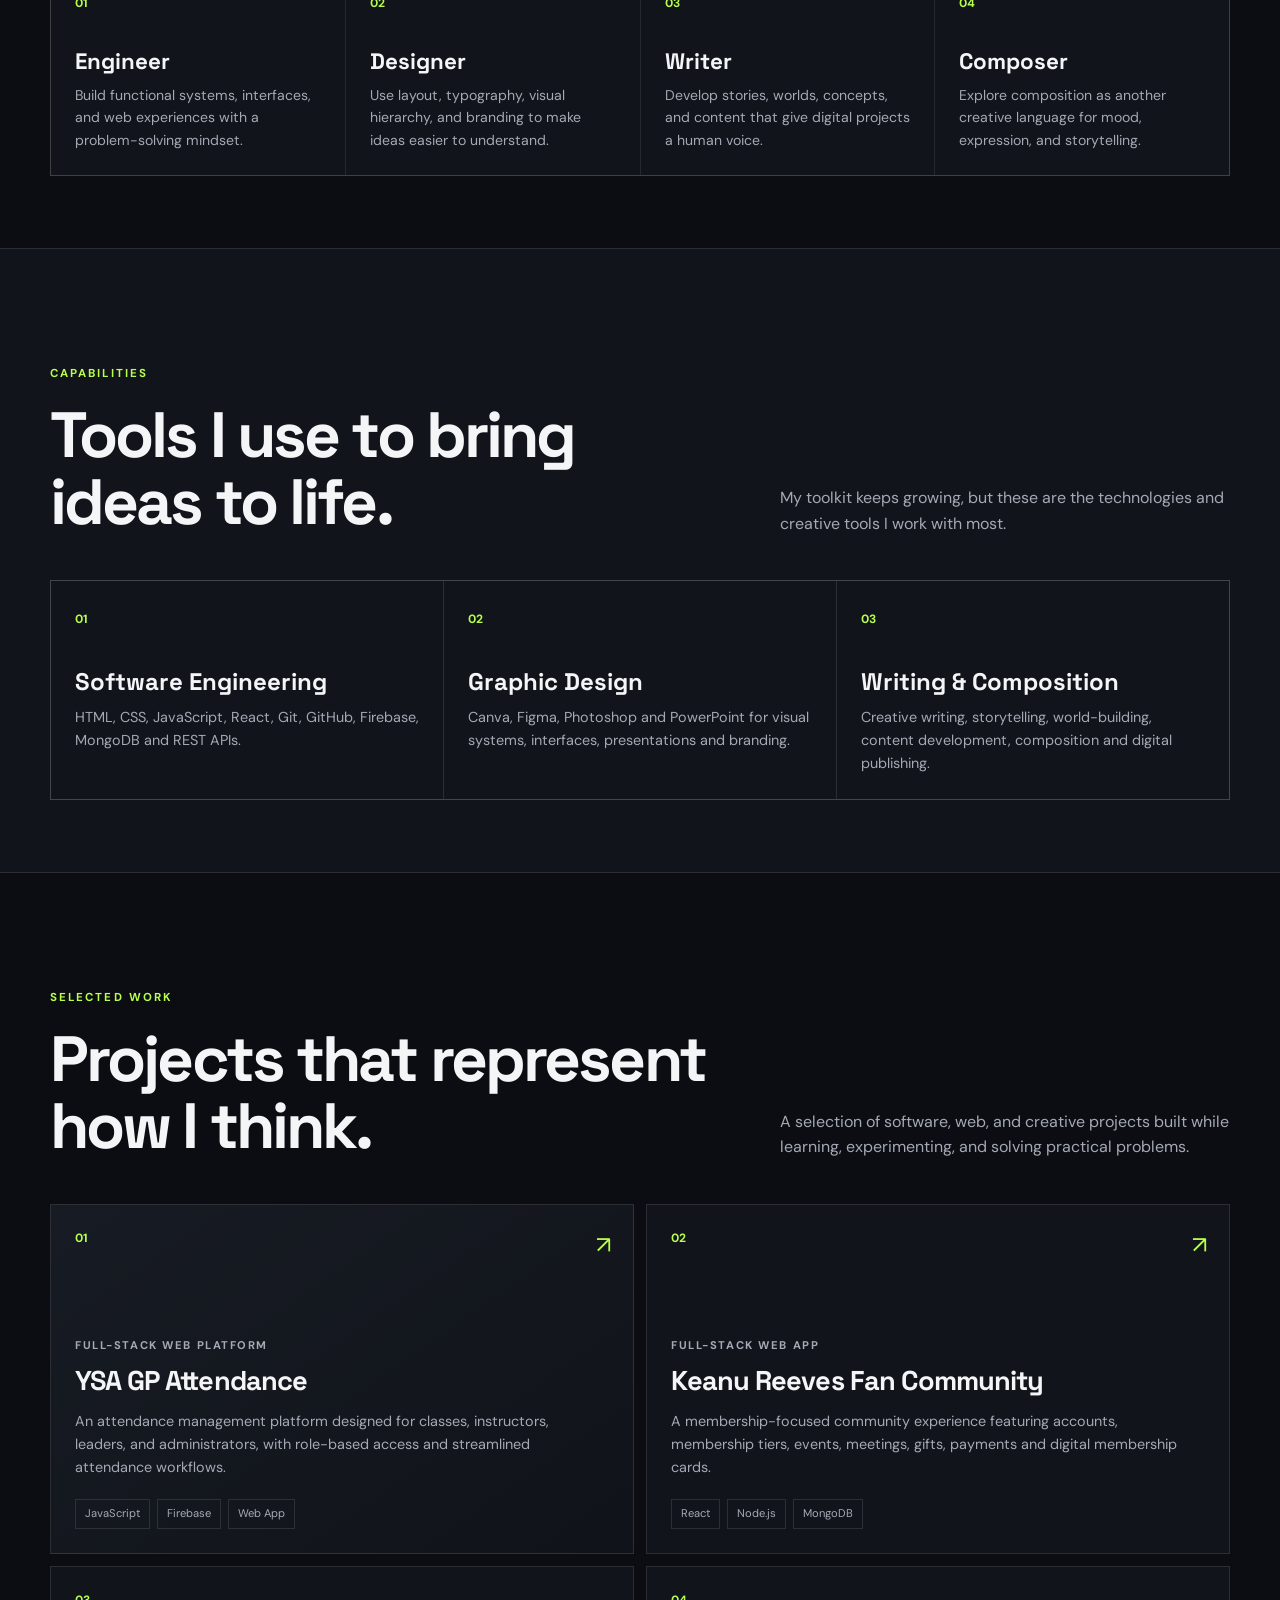
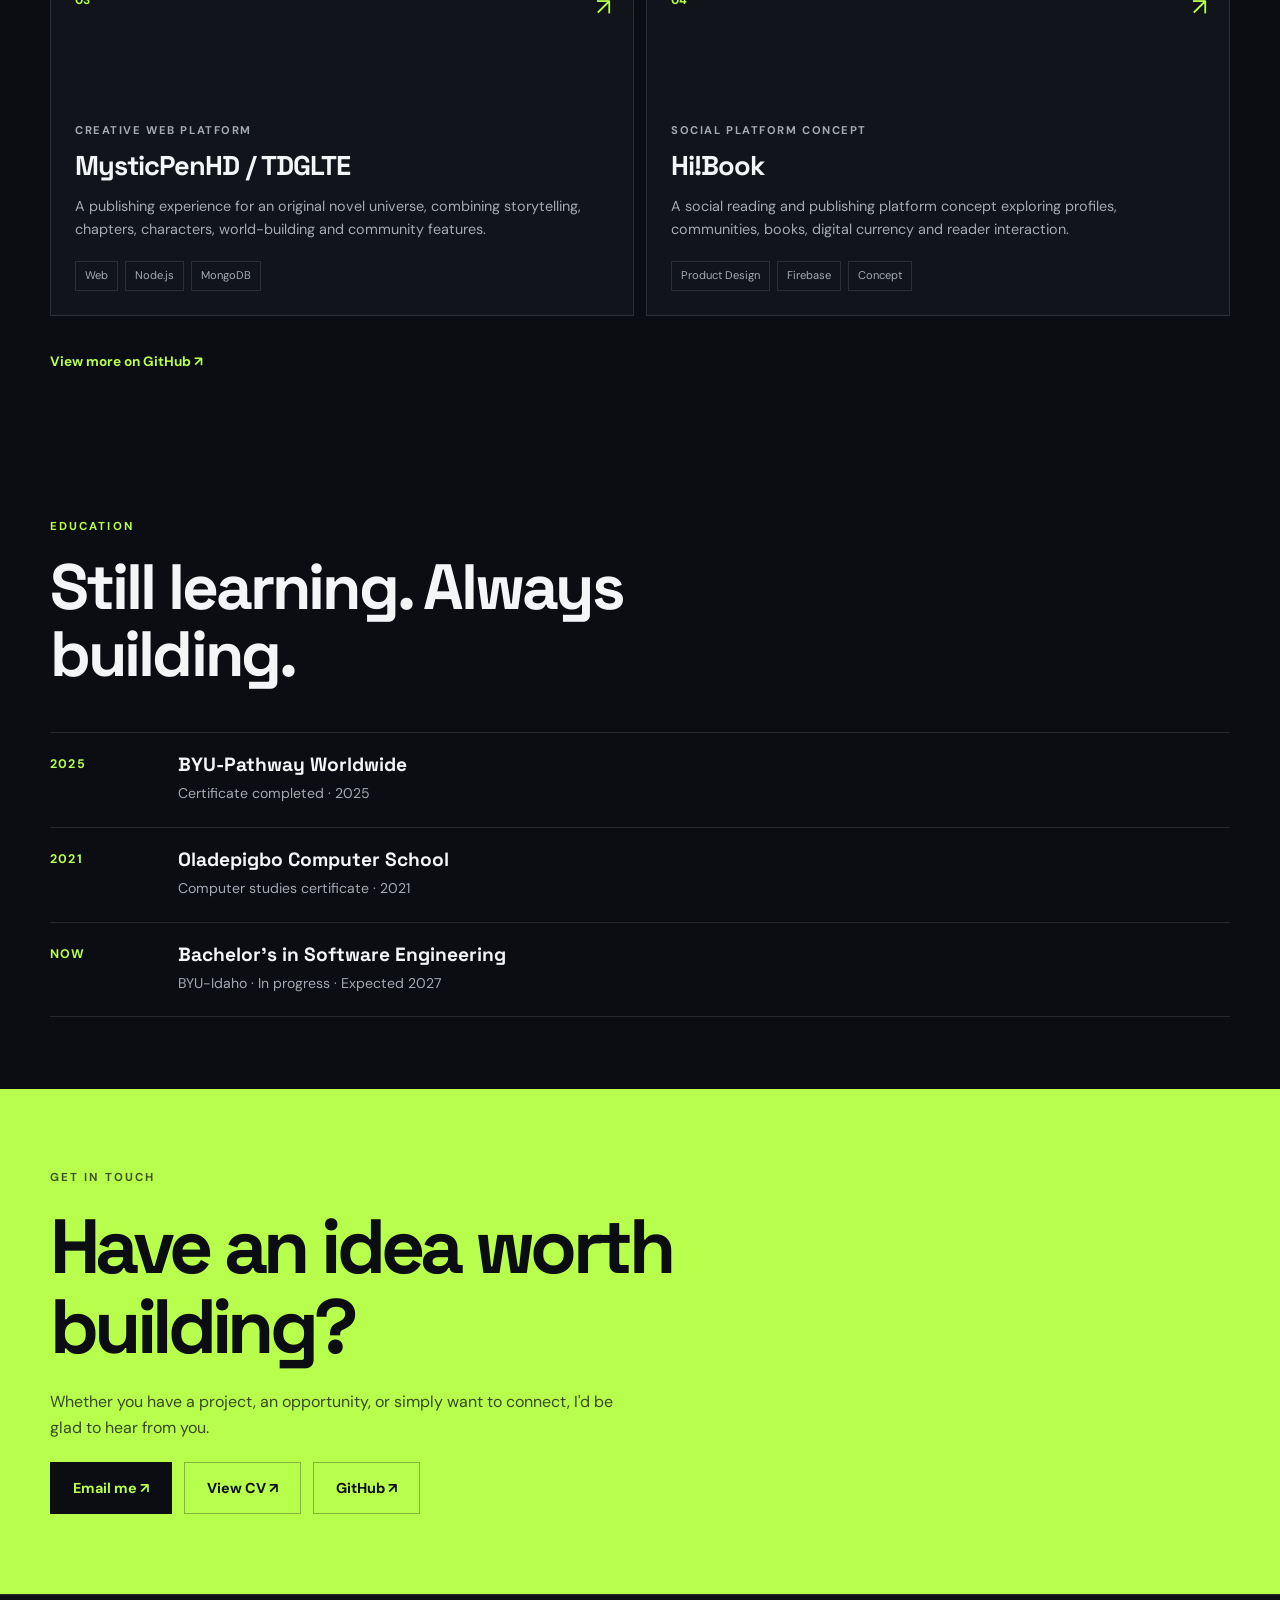
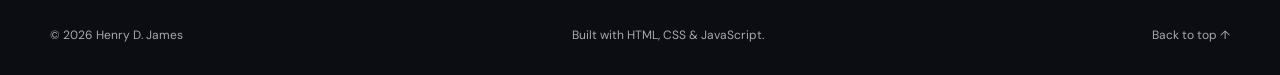
==== commit e2db53f0: "Load mobile-first responsive portfolio styles" ====
--- a/frontend/index.html
+++ b/frontend/index.html
@@ -11,6 +11,7 @@
     <link rel="preconnect" href="https://fonts.gstatic.com" crossorigin>
     <link href="https://fonts.googleapis.com/css2?family=DM+Sans:wght@400;500;600;700&family=Space+Grotesk:wght@500;600;700&display=swap" rel="stylesheet">
     <link rel="stylesheet" href="style.css">
+    <link rel="stylesheet" href="mobile.css">
     <script src="scripts/script.js" defer></script>
 </head>
 <body>
--- a/frontend/mobile.css
+++ b/frontend/mobile.css
@@ -0,0 +1,334 @@
+/* Mobile-first responsive enhancements */
+
+html {
+    overflow-x: hidden;
+}
+
+body {
+    overflow-x: hidden;
+}
+
+.container {
+    width: min(calc(100% - 32px), var(--max));
+}
+
+.section {
+    padding-block: 72px;
+}
+
+.navbar {
+    min-height: 64px;
+    gap: 16px;
+}
+
+.brand {
+    min-width: 0;
+    gap: 9px;
+    font-size: 0.9rem;
+}
+
+.brand-mark {
+    width: 36px;
+    height: 36px;
+    flex: 0 0 36px;
+}
+
+.menu-toggle {
+    display: block;
+    flex: 0 0 42px;
+}
+
+.nav-links {
+    position: absolute;
+    top: calc(100% + 1px);
+    left: 16px;
+    right: 16px;
+    display: grid;
+    gap: 0;
+    padding: 8px;
+    background: rgba(17, 20, 27, 0.98);
+    border: 1px solid var(--line);
+    box-shadow: 0 18px 45px rgba(0, 0, 0, 0.28);
+    opacity: 0;
+    visibility: hidden;
+    transform: translateY(-8px);
+    transition: opacity 0.2s ease, visibility 0.2s ease, transform 0.2s ease;
+}
+
+.nav-links.open {
+    opacity: 1;
+    visibility: visible;
+    transform: translateY(0);
+}
+
+.nav-links a {
+    display: flex;
+    align-items: center;
+    min-height: 48px;
+    padding: 0 12px;
+}
+
+.hero {
+    min-height: auto;
+    grid-template-columns: 1fr;
+    gap: 44px;
+    padding-block: 72px;
+}
+
+.hero h1 {
+    font-size: clamp(2.8rem, 14vw, 4.8rem);
+}
+
+.hero-text {
+    margin: 22px 0 28px;
+    font-size: 1rem;
+}
+
+.hero-actions,
+.contact-actions {
+    display: grid;
+    grid-template-columns: 1fr;
+}
+
+.button {
+    width: 100%;
+    min-height: 52px;
+}
+
+.availability {
+    margin-top: 22px;
+}
+
+.hero-card {
+    min-height: 410px;
+    padding: 18px;
+}
+
+.portrait-placeholder {
+    width: min(68vw, 250px);
+}
+
+.about-grid,
+.split-heading {
+    grid-template-columns: 1fr;
+    gap: 40px;
+    margin-top: 44px;
+}
+
+.about .lead {
+    font-size: 1.3rem;
+}
+
+.facts div {
+    align-items: flex-start;
+    gap: 14px;
+}
+
+.facts strong {
+    max-width: 60%;
+}
+
+.discipline-grid,
+.skill-grid,
+.project-grid {
+    grid-template-columns: 1fr;
+    margin-top: 44px;
+}
+
+.discipline-grid article {
+    min-height: 0;
+    padding: 24px;
+}
+
+.discipline-grid h3 {
+    margin: 36px 0 10px;
+}
+
+.skill-grid article {
+    min-height: 0;
+    padding: 24px;
+}
+
+.skill-grid h3 {
+    margin: 38px 0 12px;
+}
+
+.project-grid {
+    gap: 12px;
+}
+
+.project-card {
+    min-height: 350px;
+    padding: 24px;
+}
+
+.project-content {
+    padding-right: 28px;
+}
+
+.project-card h3 {
+    font-size: 1.7rem;
+}
+
+.project-link {
+    top: 21px;
+    right: 22px;
+}
+
+.projects-footer {
+    text-align: left;
+}
+
+.timeline {
+    margin-top: 44px;
+}
+
+.timeline-item {
+    grid-template-columns: 1fr;
+    gap: 8px;
+    padding: 22px 0;
+}
+
+.timeline-item h3 {
+    font-size: 1.2rem;
+}
+
+.contact-section {
+    padding: 80px 0;
+}
+
+.contact-section h2,
+.project-cta h2 {
+    font-size: clamp(2.8rem, 13vw, 4.8rem);
+}
+
+.contact-section p:not(.eyebrow) {
+    margin: 22px 0;
+    font-size: 1rem;
+}
+
+@media (min-width: 700px) {
+    .container {
+        width: min(calc(100% - 48px), var(--max));
+    }
+
+    .nav-links {
+        position: static;
+        display: flex;
+        gap: 24px;
+        padding: 0;
+        background: transparent;
+        border: 0;
+        box-shadow: none;
+        opacity: 1;
+        visibility: visible;
+        transform: none;
+    }
+
+    .nav-links a {
+        min-height: auto;
+        padding: 0;
+    }
+
+    .menu-toggle {
+        display: none;
+    }
+
+    .hero {
+        grid-template-columns: 1fr 0.8fr;
+        gap: 48px;
+        padding-block: 88px;
+    }
+
+    .hero-actions,
+    .contact-actions {
+        display: flex;
+        grid-template-columns: none;
+    }
+
+    .button {
+        width: auto;
+    }
+
+    .about-grid,
+    .split-heading {
+        grid-template-columns: 1.2fr 0.8fr;
+        gap: 56px;
+    }
+
+    .discipline-grid {
+        grid-template-columns: repeat(2, 1fr);
+    }
+
+    .skill-grid {
+        grid-template-columns: repeat(2, 1fr);
+    }
+
+    .project-grid {
+        grid-template-columns: repeat(2, 1fr);
+    }
+
+    .timeline-item {
+        grid-template-columns: 100px 1fr;
+        gap: 28px;
+    }
+}
+
+@media (min-width: 1000px) {
+    .hero {
+        grid-template-columns: 1.15fr 0.85fr;
+        gap: 80px;
+    }
+
+    .discipline-grid {
+        grid-template-columns: repeat(4, 1fr);
+    }
+
+    .skill-grid {
+        grid-template-columns: repeat(3, 1fr);
+    }
+}
+
+@media (prefers-reduced-motion: reduce) {
+    .nav-links,
+    .button,
+    .project-card {
+        transition: none;
+    }
+
+    .marquee-track {
+        animation: none;
+    }
+}
+
+@media (max-width: 380px) {
+    .container {
+        width: min(calc(100% - 24px), var(--max));
+    }
+
+    .hero {
+        padding-block: 56px;
+    }
+
+    .hero h1 {
+        font-size: clamp(2.5rem, 14vw, 3.4rem);
+    }
+
+    .hero-card {
+        min-height: 360px;
+    }
+
+    .hero-card-bottom {
+        gap: 12px;
+    }
+
+    .facts div {
+        display: grid;
+        gap: 5px;
+    }
+
+    .facts strong {
+        max-width: none;
+        text-align: left;
+    }
+}
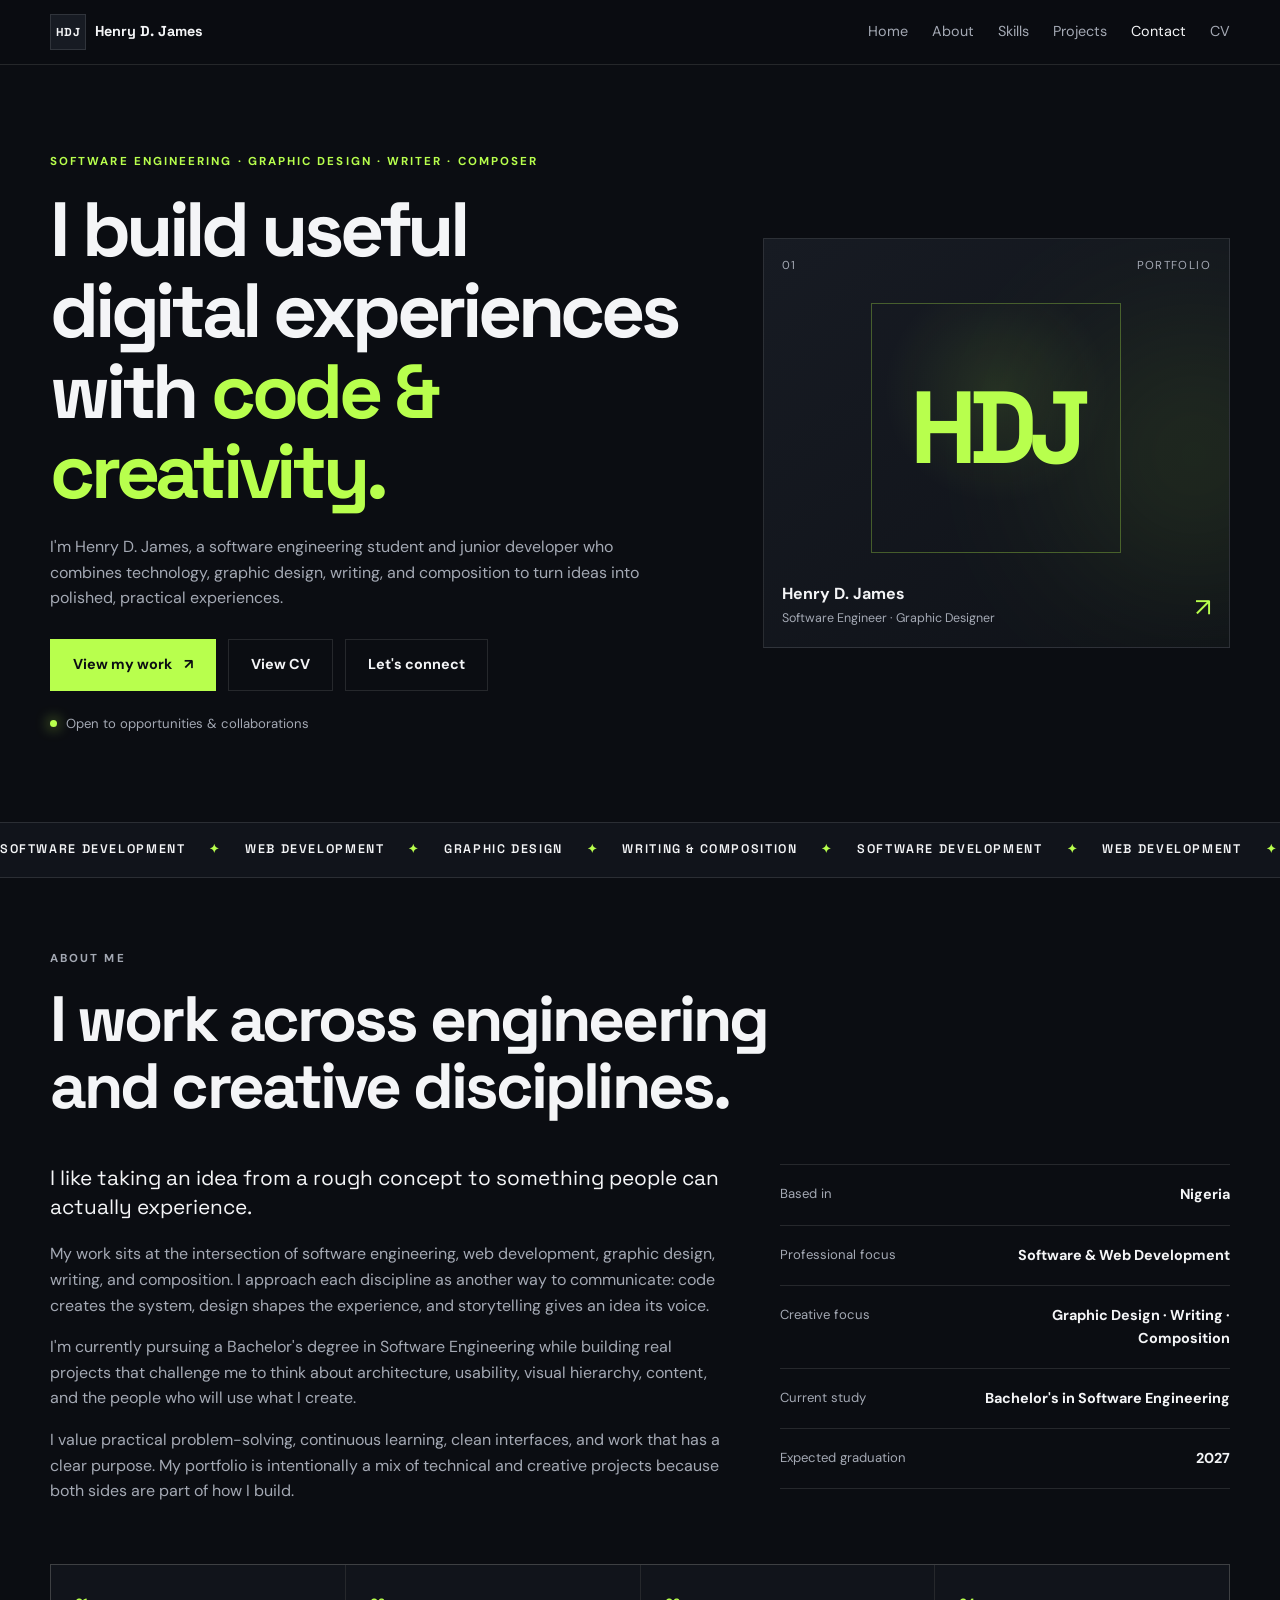
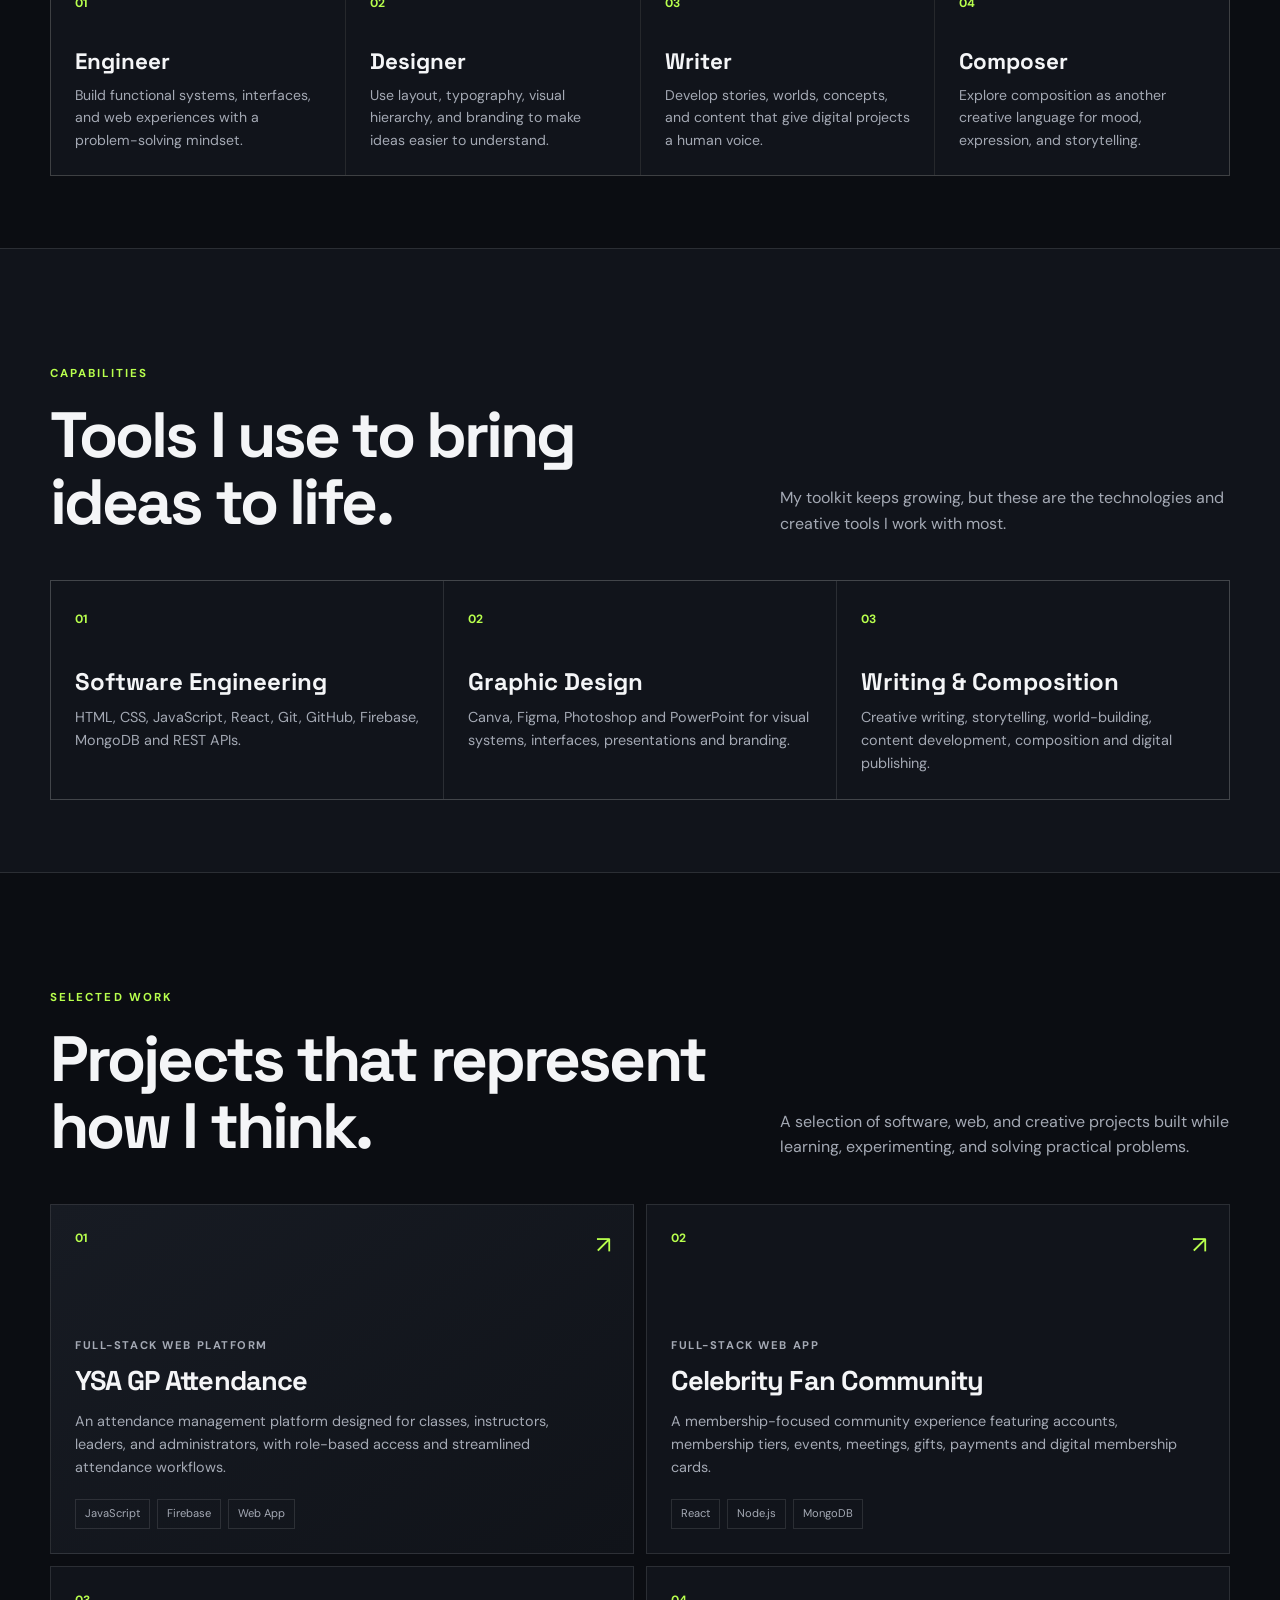
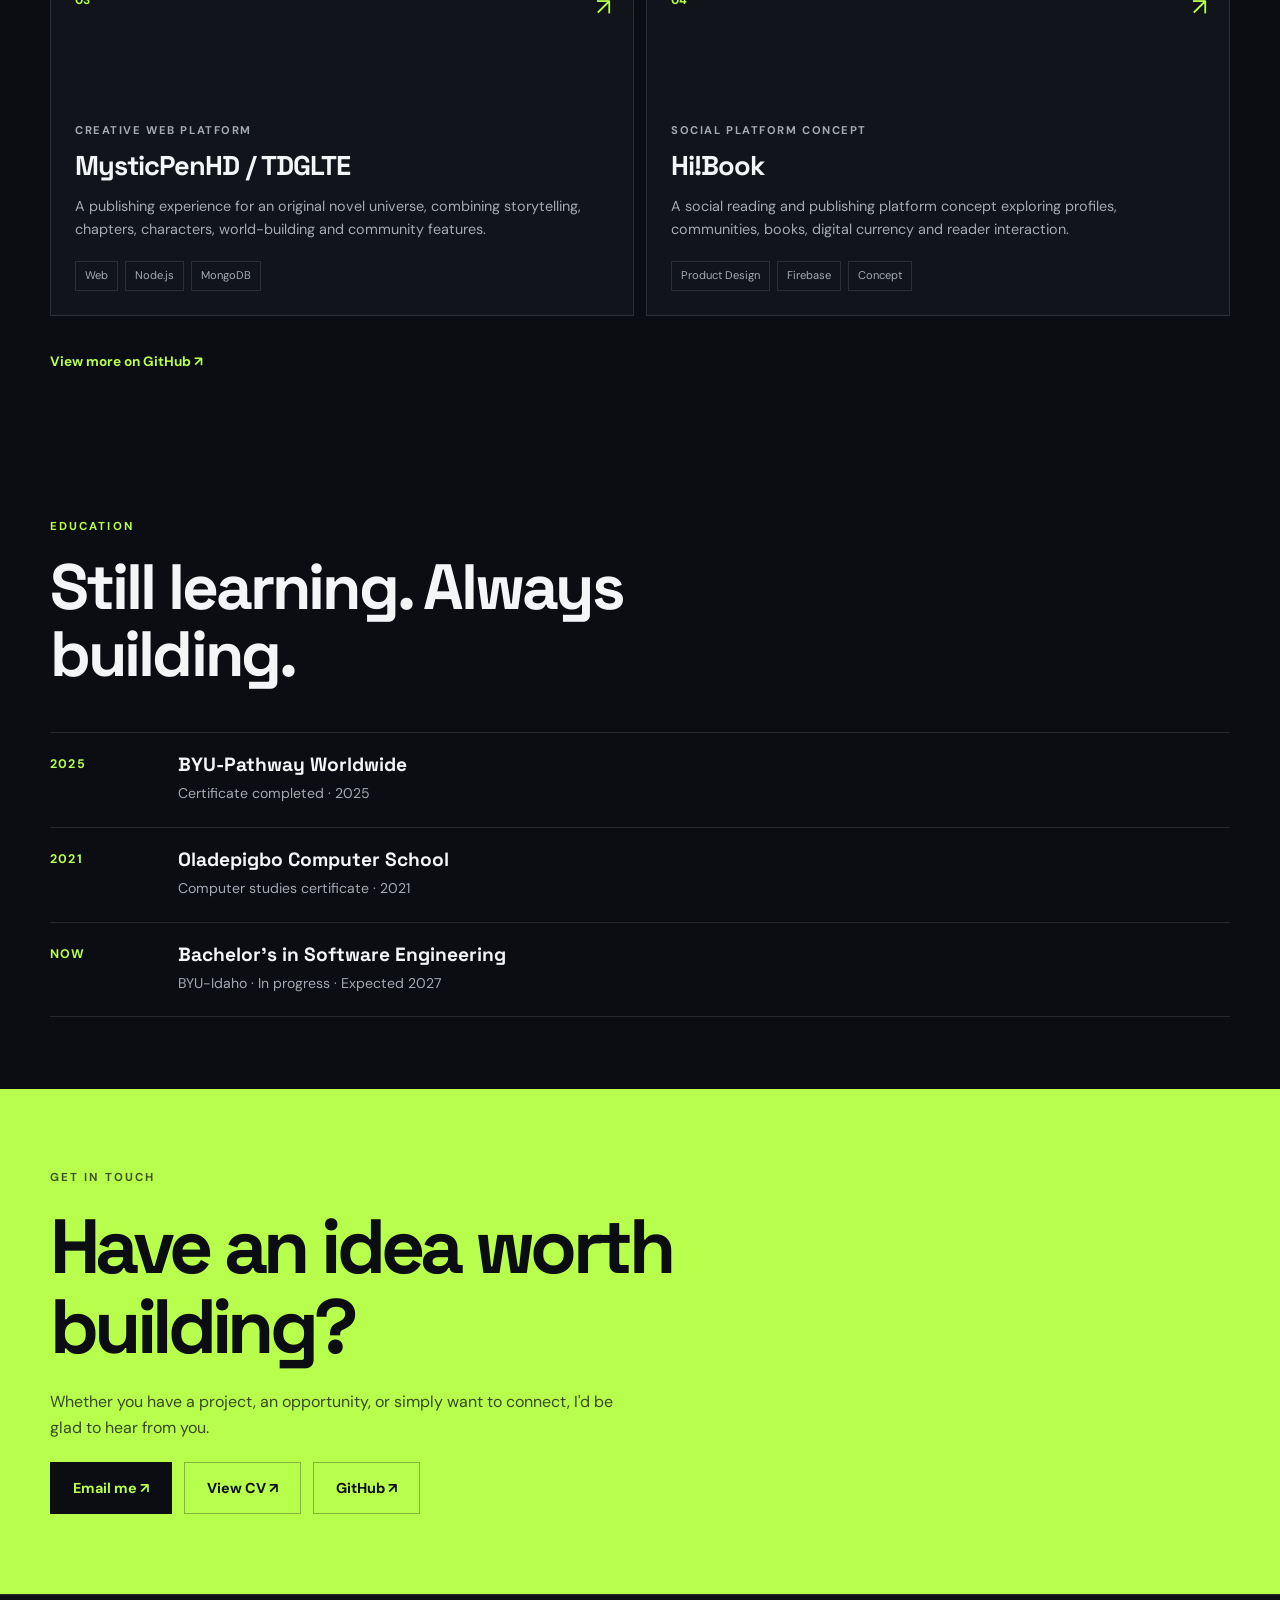
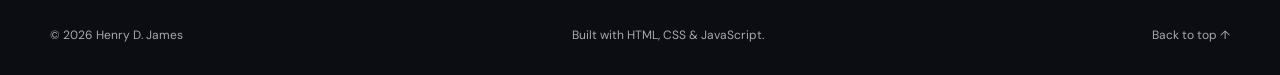
==== commit 67e6f37f: "Corrected word phrases" ====
--- a/frontend/index.html
+++ b/frontend/index.html
@@ -79,7 +79,7 @@
             <div class="section-heading split-heading"><div><p class="eyebrow">SELECTED WORK</p><h2>Projects that represent how I think.</h2></div><p>A selection of software, web, and creative projects built while learning, experimenting, and solving practical problems.</p></div>
             <div class="project-grid">
                 <article class="project-card featured"><div class="project-number">01</div><div class="project-content"><p class="project-type">FULL-STACK WEB PLATFORM</p><h3>YSA GP Attendance</h3><p>An attendance management platform designed for classes, instructors, leaders, and administrators, with role-based access and streamlined attendance workflows.</p><div class="tags"><span>JavaScript</span><span>Firebase</span><span>Web App</span></div></div><a href="projects/gp-attendance.html" class="project-link" aria-label="View YSA GP Attendance case study">↗</a></article>
-                <article class="project-card"><div class="project-number">02</div><div class="project-content"><p class="project-type">FULL-STACK WEB APP</p><h3>Keanu Reeves Fan Community</h3><p>A membership-focused community experience featuring accounts, membership tiers, events, meetings, gifts, payments and digital membership cards.</p><div class="tags"><span>React</span><span>Node.js</span><span>MongoDB</span></div></div><a href="projects/keanu-fan-community.html" class="project-link" aria-label="View Keanu Reeves Fan Community case study">↗</a></article>
+                <article class="project-card"><div class="project-number">02</div><div class="project-content"><p class="project-type">FULL-STACK WEB APP</p><h3>Celebrity Fan Community</h3><p>A membership-focused community experience featuring accounts, membership tiers, events, meetings, gifts, payments and digital membership cards.</p><div class="tags"><span>React</span><span>Node.js</span><span>MongoDB</span></div></div><a href="projects/keanu-fan-community.html" class="project-link" aria-label="View Celeb Fan Community Site case study">↗</a></article>
                 <article class="project-card"><div class="project-number">03</div><div class="project-content"><p class="project-type">CREATIVE WEB PLATFORM</p><h3>MysticPenHD / TDGLTE</h3><p>A publishing experience for an original novel universe, combining storytelling, chapters, characters, world-building and community features.</p><div class="tags"><span>Web</span><span>Node.js</span><span>MongoDB</span></div></div><a href="projects/tdglte.html" class="project-link" aria-label="View MysticPenHD case study">↗</a></article>
                 <article class="project-card"><div class="project-number">04</div><div class="project-content"><p class="project-type">SOCIAL PLATFORM CONCEPT</p><h3>Hi!Book</h3><p>A social reading and publishing platform concept exploring profiles, communities, books, digital currency and reader interaction.</p><div class="tags"><span>Product Design</span><span>Firebase</span><span>Concept</span></div></div><a href="projects/hi-book.html" class="project-link" aria-label="View Hi Book case study">↗</a></article>
             </div>
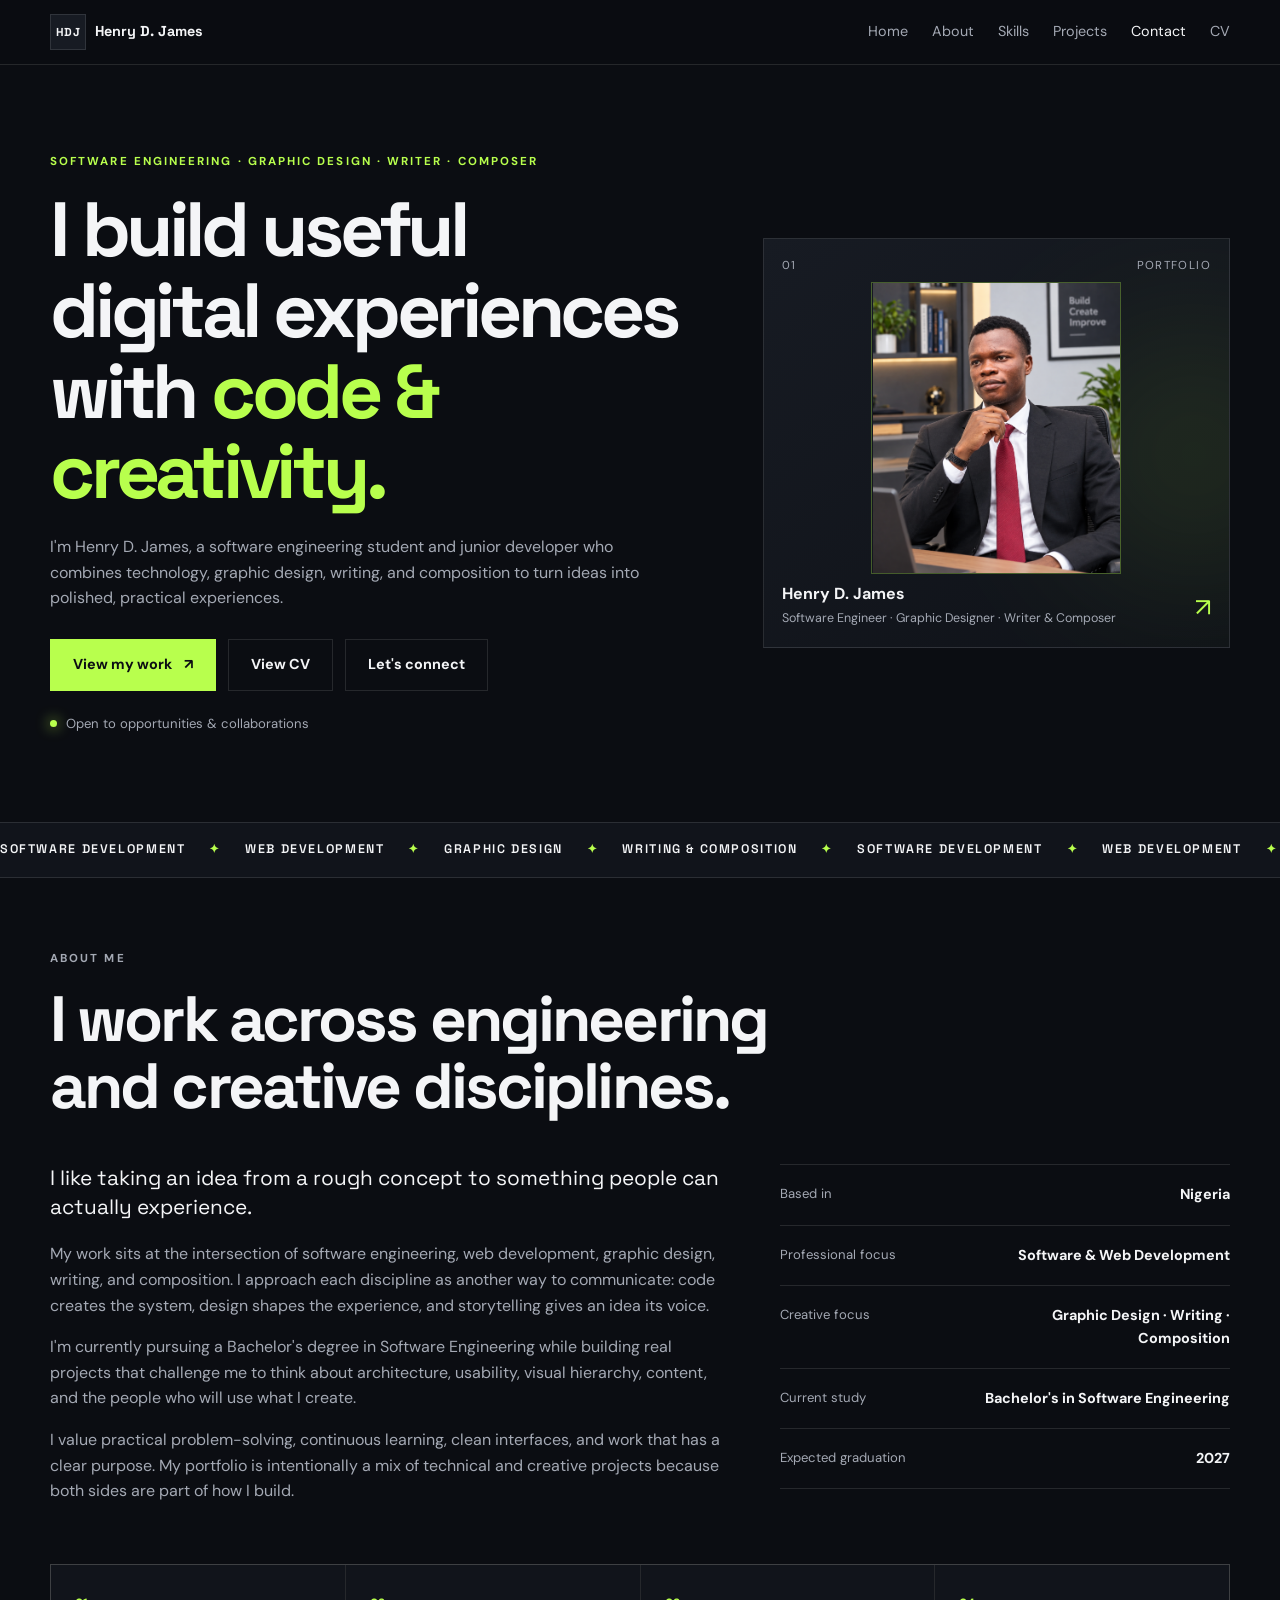
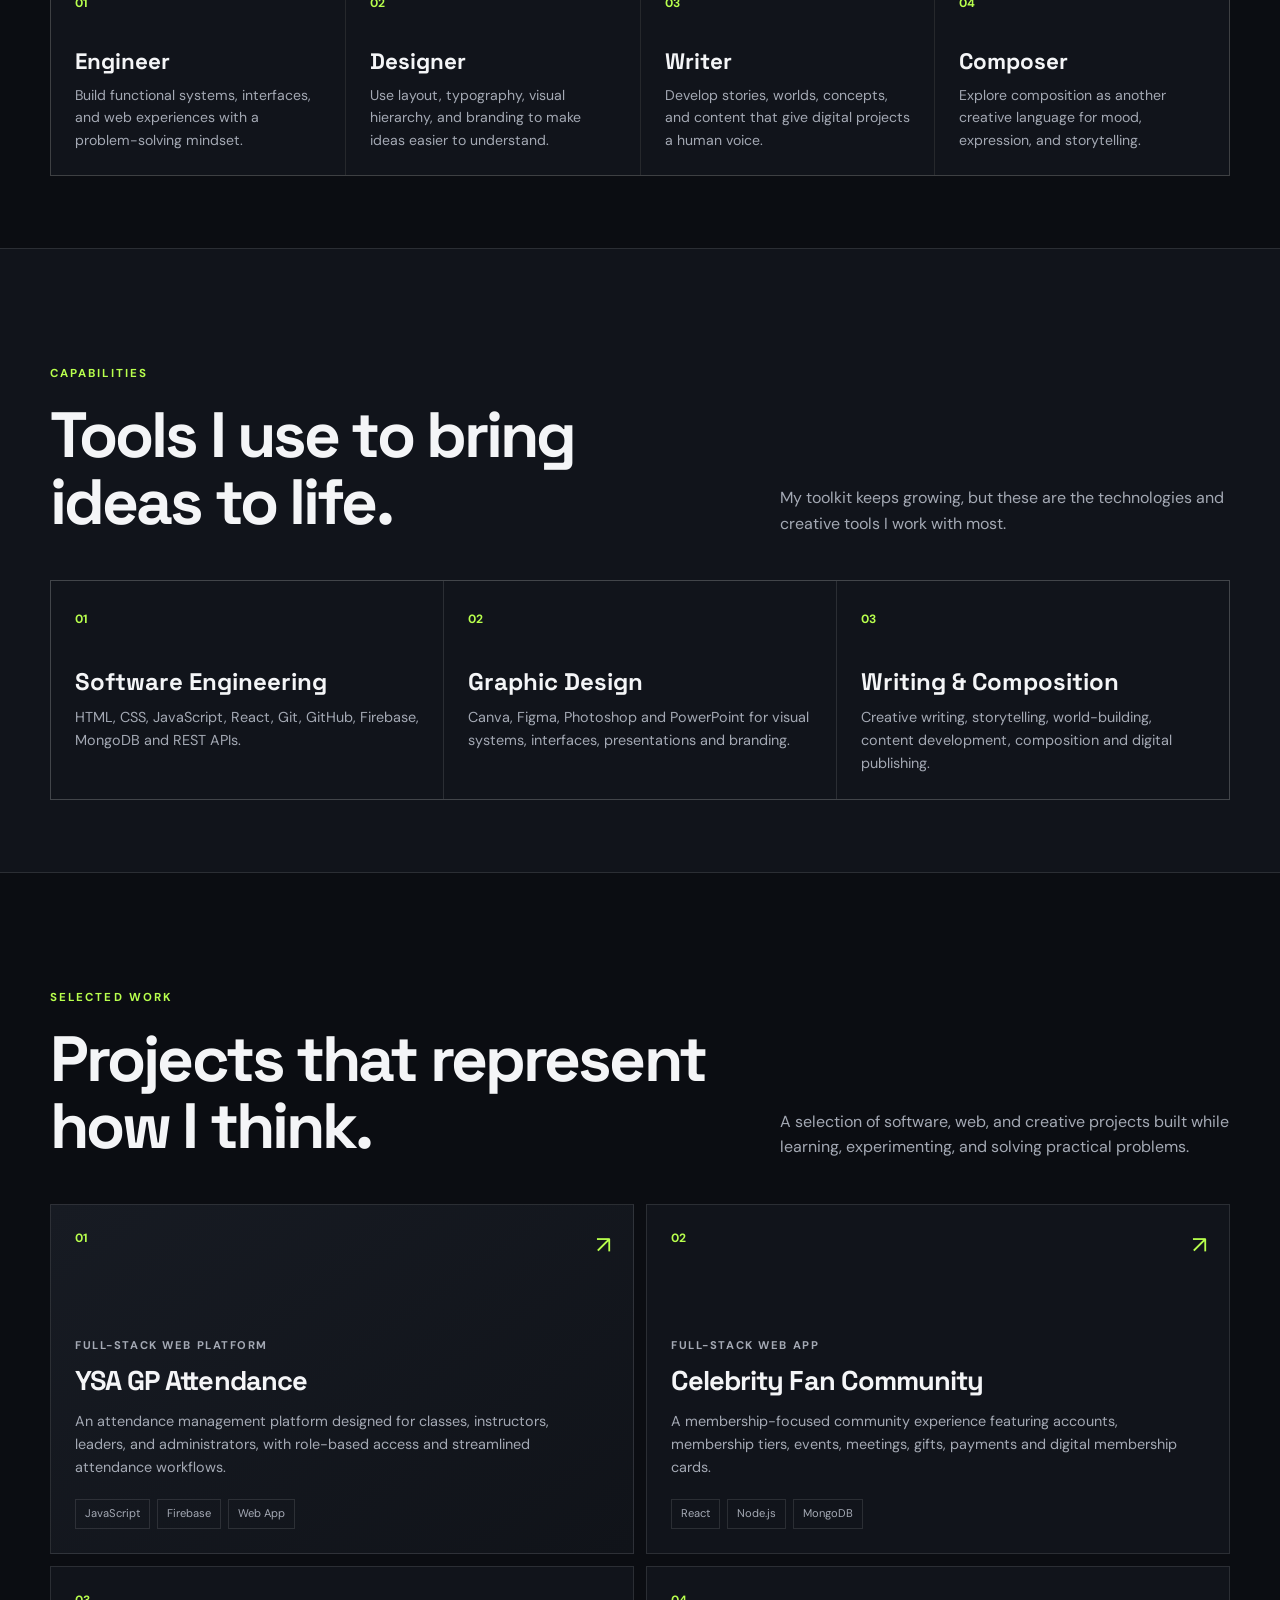
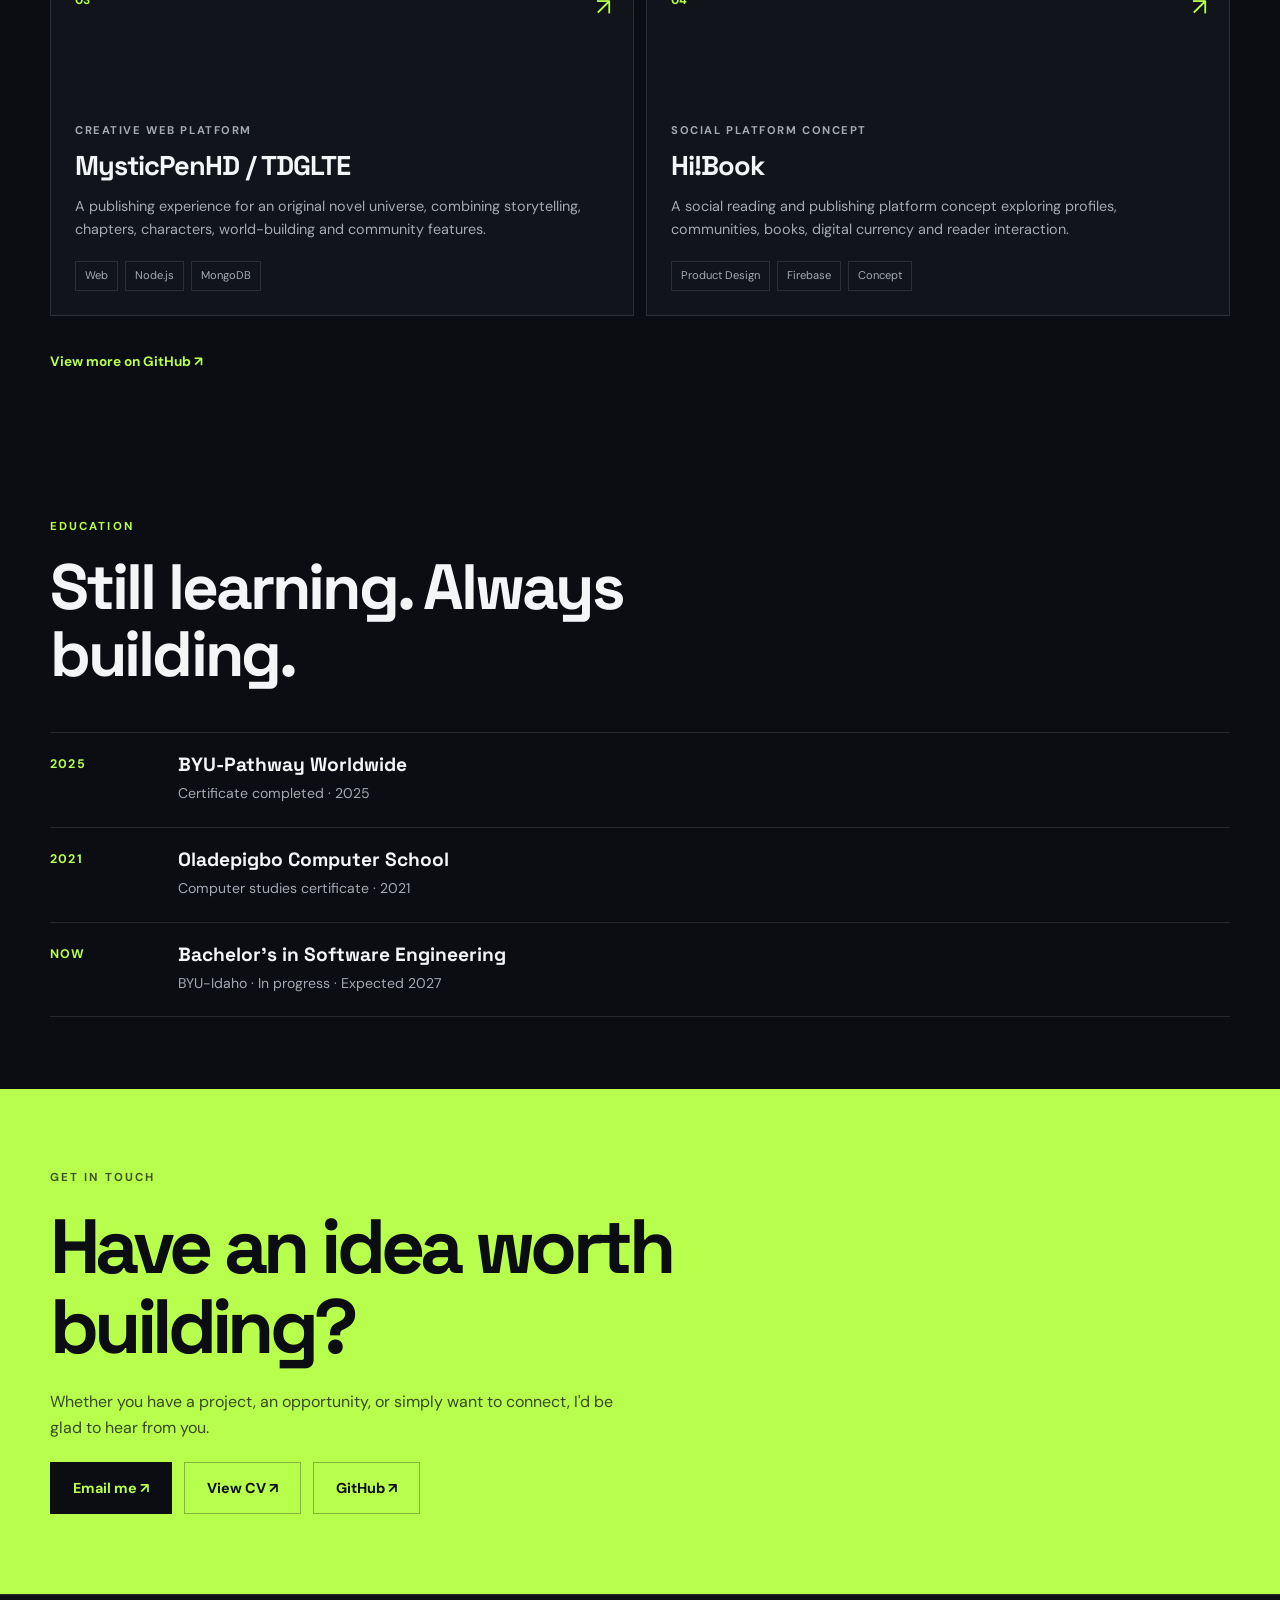
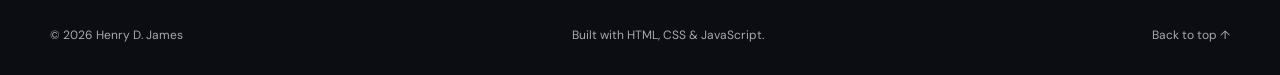
==== commit 8592b611: "Added profile.png and it's  styles" ====
--- a/frontend/index.html
+++ b/frontend/index.html
@@ -17,8 +17,13 @@
 <body>
     <header class="site-header" id="home">
         <nav class="navbar container" aria-label="Primary navigation">
-            <a class="brand" href="#home" aria-label="Henry D. James home"><span class="brand-mark">HDJ</span><span>Henry D. James</span></a>
-            <button class="menu-toggle" type="button" aria-label="Open navigation" aria-expanded="false" aria-controls="site-menu"><span></span><span></span><span></span></button>
+            <a class="brand" href="#home" aria-label="Henry D. James home">
+                <span class="brand-mark">HDJ</span>
+                <span>Henry D. James</span>
+            </a>
+            <button class="menu-toggle" type="button" aria-label="Open navigation" aria-expanded="false" aria-controls="site-menu">
+                <span></span><span></span><span></span>
+            </button>
             <div class="nav-links" id="site-menu">
                 <a class="active" href="#home">Home</a>
                 <a href="#about">About</a>
@@ -41,15 +46,38 @@
             </div>
             <div class="hero-card" aria-label="Professional profile summary">
                 <div class="hero-card-top"><span>01</span><span>PORTFOLIO</span></div>
-                <div class="portrait-placeholder">HDJ</div>
-                <div class="hero-card-bottom"><div><strong>Henry D. James</strong><span>Software Engineer · Graphic Designer</span></div><span class="arrow">↗</span></div>
-            </div>
-        </section>
-
-        <section class="marquee" aria-label="Areas of work"><div class="marquee-track"><span>SOFTWARE DEVELOPMENT</span><i>✦</i><span>WEB DEVELOPMENT</span><i>✦</i><span>GRAPHIC DESIGN</span><i>✦</i><span>WRITING & COMPOSITION</span><i>✦</i><span>SOFTWARE DEVELOPMENT</span><i>✦</i><span>WEB DEVELOPMENT</span><i>✦</i><span>GRAPHIC DESIGN</span><i>✦</i><span>WRITING & COMPOSITION</span><i>✦</i></div></section>
+                <div class="portrait-placeholder">
+                    <img class="portrait-png" src="profile.png">
+                </div>
+                <div class="hero-card-bottom">
+                    <div>
+                        <strong>Henry D. James</strong>
+                        <span>Software Engineer · Graphic Designer · Writer & Composer</span>
+                    </div>
+                    <span class="arrow">↗</span>
+                </div>
+            </div>
+        </section>
+
+        <section class="marquee" aria-label="Areas of work">
+            <div class="marquee-track">
+                <span>SOFTWARE DEVELOPMENT</span>
+                <i>✦</i><span>WEB DEVELOPMENT</span>
+                <i>✦</i><span>GRAPHIC DESIGN</span>
+                <i>✦</i><span>WRITING & COMPOSITION</span>
+                <i>✦</i><span>SOFTWARE DEVELOPMENT</span>
+                <i>✦</i><span>WEB DEVELOPMENT</span>
+                <i>✦</i><span>GRAPHIC DESIGN</span>
+                <i>✦</i><span>WRITING & COMPOSITION</span>
+                <i>✦</i>
+            </div>
+        </section>
 
         <section class="section about container" id="about">
-            <div class="section-heading"><p class="eyebrow">ABOUT ME</p><h2>I work across engineering and creative disciplines.</h2></div>
+            <div class="section-heading">
+                <p class="eyebrow">ABOUT ME</p>
+                <h2>I work across engineering and creative disciplines.</h2>
+            </div>
             <div class="about-grid">
                 <div>
                     <p class="lead">I like taking an idea from a rough concept to something people can actually experience.</p>
@@ -73,23 +101,155 @@
             </div>
         </section>
 
-        <section class="section skills-section" id="skills"><div class="container"><div class="section-heading split-heading"><div><p class="eyebrow">CAPABILITIES</p><h2>Tools I use to bring ideas to life.</h2></div><p>My toolkit keeps growing, but these are the technologies and creative tools I work with most.</p></div><div class="skill-grid"><article><span>01</span><h3>Software Engineering</h3><p>HTML, CSS, JavaScript, React, Git, GitHub, Firebase, MongoDB and REST APIs.</p></article><article><span>02</span><h3>Graphic Design</h3><p>Canva, Figma, Photoshop and PowerPoint for visual systems, interfaces, presentations and branding.</p></article><article><span>03</span><h3>Writing & Composition</h3><p>Creative writing, storytelling, world-building, content development, composition and digital publishing.</p></article></div></div></section>
+        <section class="section skills-section" id="skills">
+            <div class="container">
+                <div class="section-heading split-heading">
+                    <div>
+                        <p class="eyebrow">CAPABILITIES</p>
+                        <h2>Tools I use to bring ideas to life.</h2>
+                    </div>
+                    <p>My toolkit keeps growing, but these are the technologies and creative tools I work with most.</p>
+                </div>
+                <div class="skill-grid">
+                    <article>
+                        <span>01</span>
+                        <h3>Software Engineering</h3>
+                        <p>HTML, CSS, JavaScript, React, Git, GitHub, Firebase, MongoDB and REST APIs.</p>
+                    </article>
+                    <article>
+                        <span>02</span>
+                        <h3>Graphic Design</h3>
+                        <p>Canva, Figma, Photoshop and PowerPoint for visual systems, interfaces, presentations and branding.</p>
+                    </article>
+                    <article>
+                        <span>03</span>
+                        <h3>Writing & Composition</h3>
+                        <p>Creative writing, storytelling, world-building, content development, composition and digital publishing.</p>
+                    </article>
+                </div>
+            </div>
+        </section>
 
         <section class="section projects-section container" id="projects">
-            <div class="section-heading split-heading"><div><p class="eyebrow">SELECTED WORK</p><h2>Projects that represent how I think.</h2></div><p>A selection of software, web, and creative projects built while learning, experimenting, and solving practical problems.</p></div>
+            <div class="section-heading split-heading">
+                <div>
+                    <p class="eyebrow">SELECTED WORK</p>
+                    <h2>Projects that represent how I think.</h2>
+                </div>
+                <p>A selection of software, web, and creative projects built while learning, experimenting, and solving practical problems.</p>
+            </div>
             <div class="project-grid">
-                <article class="project-card featured"><div class="project-number">01</div><div class="project-content"><p class="project-type">FULL-STACK WEB PLATFORM</p><h3>YSA GP Attendance</h3><p>An attendance management platform designed for classes, instructors, leaders, and administrators, with role-based access and streamlined attendance workflows.</p><div class="tags"><span>JavaScript</span><span>Firebase</span><span>Web App</span></div></div><a href="projects/gp-attendance.html" class="project-link" aria-label="View YSA GP Attendance case study">↗</a></article>
-                <article class="project-card"><div class="project-number">02</div><div class="project-content"><p class="project-type">FULL-STACK WEB APP</p><h3>Celebrity Fan Community</h3><p>A membership-focused community experience featuring accounts, membership tiers, events, meetings, gifts, payments and digital membership cards.</p><div class="tags"><span>React</span><span>Node.js</span><span>MongoDB</span></div></div><a href="projects/keanu-fan-community.html" class="project-link" aria-label="View Celeb Fan Community Site case study">↗</a></article>
-                <article class="project-card"><div class="project-number">03</div><div class="project-content"><p class="project-type">CREATIVE WEB PLATFORM</p><h3>MysticPenHD / TDGLTE</h3><p>A publishing experience for an original novel universe, combining storytelling, chapters, characters, world-building and community features.</p><div class="tags"><span>Web</span><span>Node.js</span><span>MongoDB</span></div></div><a href="projects/tdglte.html" class="project-link" aria-label="View MysticPenHD case study">↗</a></article>
-                <article class="project-card"><div class="project-number">04</div><div class="project-content"><p class="project-type">SOCIAL PLATFORM CONCEPT</p><h3>Hi!Book</h3><p>A social reading and publishing platform concept exploring profiles, communities, books, digital currency and reader interaction.</p><div class="tags"><span>Product Design</span><span>Firebase</span><span>Concept</span></div></div><a href="projects/hi-book.html" class="project-link" aria-label="View Hi Book case study">↗</a></article>
+                <article class="project-card featured">
+                    <div class="project-number">01</div>
+                    <div class="project-content">
+                        <p class="project-type">FULL-STACK WEB PLATFORM</p>
+                        <h3>YSA GP Attendance</h3>
+                        <p>An attendance management platform designed for classes, instructors, leaders, and administrators, with role-based access and streamlined attendance workflows.</p>
+                        <div class="tags">
+                            <span>JavaScript</span>
+                            <span>Firebase</span>
+                            <span>Web App</span>
+                        </div>
+                    </div>
+                    <a href="projects/gp-attendance.html" class="project-link" aria-label="View YSA GP Attendance case study">↗</a>
+                </article>
+                <article class="project-card">
+                    <div class="project-number">02</div>
+                    <div class="project-content">
+                        <p class="project-type">FULL-STACK WEB APP</p>
+                        <h3>Celebrity Fan Community</h3>
+                        <p>A membership-focused community experience featuring accounts, membership tiers, events, meetings, gifts, payments and digital membership cards.</p>
+                        <div class="tags">
+                            <span>React</span>
+                            <span>Node.js</span>
+                            <span>MongoDB</span>
+                        </div>
+                    </div>
+                    <a href="projects/keanu-fan-community.html" class="project-link" aria-label="View Celeb Fan Community Site case study">↗</a>
+                </article>
+                <article class="project-card">
+                    <div class="project-number">03</div>
+                    <div class="project-content">
+                        <p class="project-type">CREATIVE WEB PLATFORM</p>
+                        <h3>MysticPenHD / TDGLTE</h3>
+                        <p>A publishing experience for an original novel universe, combining storytelling, chapters, characters, world-building and community features.</p>
+                        <div class="tags">
+                            <span>Web</span>
+                            <span>Node.js</span>
+                            <span>MongoDB</span>
+                        </div>
+                    </div><a href="projects/tdglte.html" class="project-link" aria-label="View MysticPenHD case study">↗</a>
+                </article>
+                <article class="project-card">
+                    <div class="project-number">04</div>
+                    <div class="project-content">
+                        <p class="project-type">SOCIAL PLATFORM CONCEPT</p>
+                        <h3>Hi!Book</h3>
+                        <p>A social reading and publishing platform concept exploring profiles, communities, books, digital currency and reader interaction.</p>
+                        <div class="tags">
+                            <span>Product Design</span>
+                            <span>Firebase</span>
+                            <span>Concept</span>
+                        </div>
+                    </div><a href="projects/hi-book.html" class="project-link" aria-label="View Hi Book case study">↗</a>
+                </article>
             </div>
             <div class="projects-footer"><a class="text-link" href="https://github.com/JamesHD001" target="_blank" rel="noopener noreferrer">View more on GitHub ↗</a></div>
         </section>
 
-        <section class="section education container"><div class="section-heading"><p class="eyebrow">EDUCATION</p><h2>Still learning. Always building.</h2></div><div class="timeline"><div class="timeline-item"><span>2025</span><div><h3>BYU-Pathway Worldwide</h3><p>Certificate completed · 2025</p></div></div><div class="timeline-item"><span>2021</span><div><h3>Oladepigbo Computer School</h3><p>Computer studies certificate · 2021</p></div></div><div class="timeline-item current"><span>NOW</span><div><h3>Bachelor's in Software Engineering</h3><p>BYU-Idaho · In progress · Expected 2027</p></div></div></div></section>
-
-        <section class="contact-section" id="contact"><div class="container contact-inner"><p class="eyebrow">GET IN TOUCH</p><h2>Have an idea worth building?</h2><p>Whether you have a project, an opportunity, or simply want to connect, I'd be glad to hear from you.</p><div class="contact-actions"><a class="button button-primary" href="mailto:henry.jameshd@gmail.com">Email me ↗</a><a class="button button-secondary" href="cv.html">View CV ↗</a><a class="button button-secondary" href="https://github.com/JamesHD001" target="_blank" rel="noopener noreferrer">GitHub ↗</a></div></div></section>
+        <section class="section education container">
+            <div class="section-heading">
+                <p class="eyebrow">EDUCATION</p>
+                <h2>Still learning. Always building.</h2>
+            </div>
+            <div class="timeline">
+                <div class="timeline-item">
+                    <span>2025</span>
+                    <div>
+                        <h3>BYU-Pathway Worldwide</h3>
+                        <p>Certificate completed · 2025</p>
+                    </div></div>
+                    <div class="timeline-item">
+                        <span>2021</span>
+                        <div>
+                            <h3>Oladepigbo Computer School</h3>
+                            <p>Computer studies certificate · 2021</p>
+                        </div>
+                    </div>
+                    <div class="timeline-item current">
+                        <span>NOW</span>
+                        <div>
+                            <h3>Bachelor's in Software Engineering</h3>
+                            <p>BYU-Idaho · In progress · Expected 2027</p>
+                        </div>
+                    </div>
+                </div>
+            </section>
+
+        <section class="contact-section" id="contact">
+            <div class="container contact-inner">
+                <p class="eyebrow">GET IN TOUCH</p>
+                <h2>Have an idea worth building?</h2>
+                <p>Whether you have a project, an opportunity, or simply want to connect, I'd be glad to hear from you.
+                </p>
+                <div class="contact-actions">
+                    <a class="button button-primary" href="mailto:henry.jameshd@gmail.com">Email me ↗</a>
+                    <a class="button button-secondary" href="cv.html">View CV ↗</a>
+                    <a class="button button-secondary" href="https://github.com/JamesHD001" target="_blank" rel="noopener noreferrer">GitHub ↗</a>
+                </div>
+            </div>
+        </section>
     </main>
-    <footer class="site-footer"><div class="container footer-inner"><span>© <span id="year"></span> Henry D. James</span><span>Built with HTML, CSS & JavaScript.</span><a href="#home">Back to top ↑</a></div></footer>
+    <footer class="site-footer">
+        <div class="container footer-inner">
+            <span>© 
+                <span id="year">
+
+                </span> Henry D. James
+            </span>
+            <span>Built with HTML, CSS & JavaScript.</span>
+            <a href="#home">Back to top ↑</a>
+        </div>
+    </footer>
 </body>
 </html>
--- a/frontend/style.css
+++ b/frontend/style.css
@@ -260,6 +260,11 @@
     background: radial-gradient(circle at 50% 35%, rgba(184, 255, 77, 0.1), transparent 55%);
 }
 
+.portrait-png{
+    max-height: 290px;
+    width:auto;
+    padding: 0;
+}
 .hero-card-bottom {
     align-items: end;
     letter-spacing: 0;
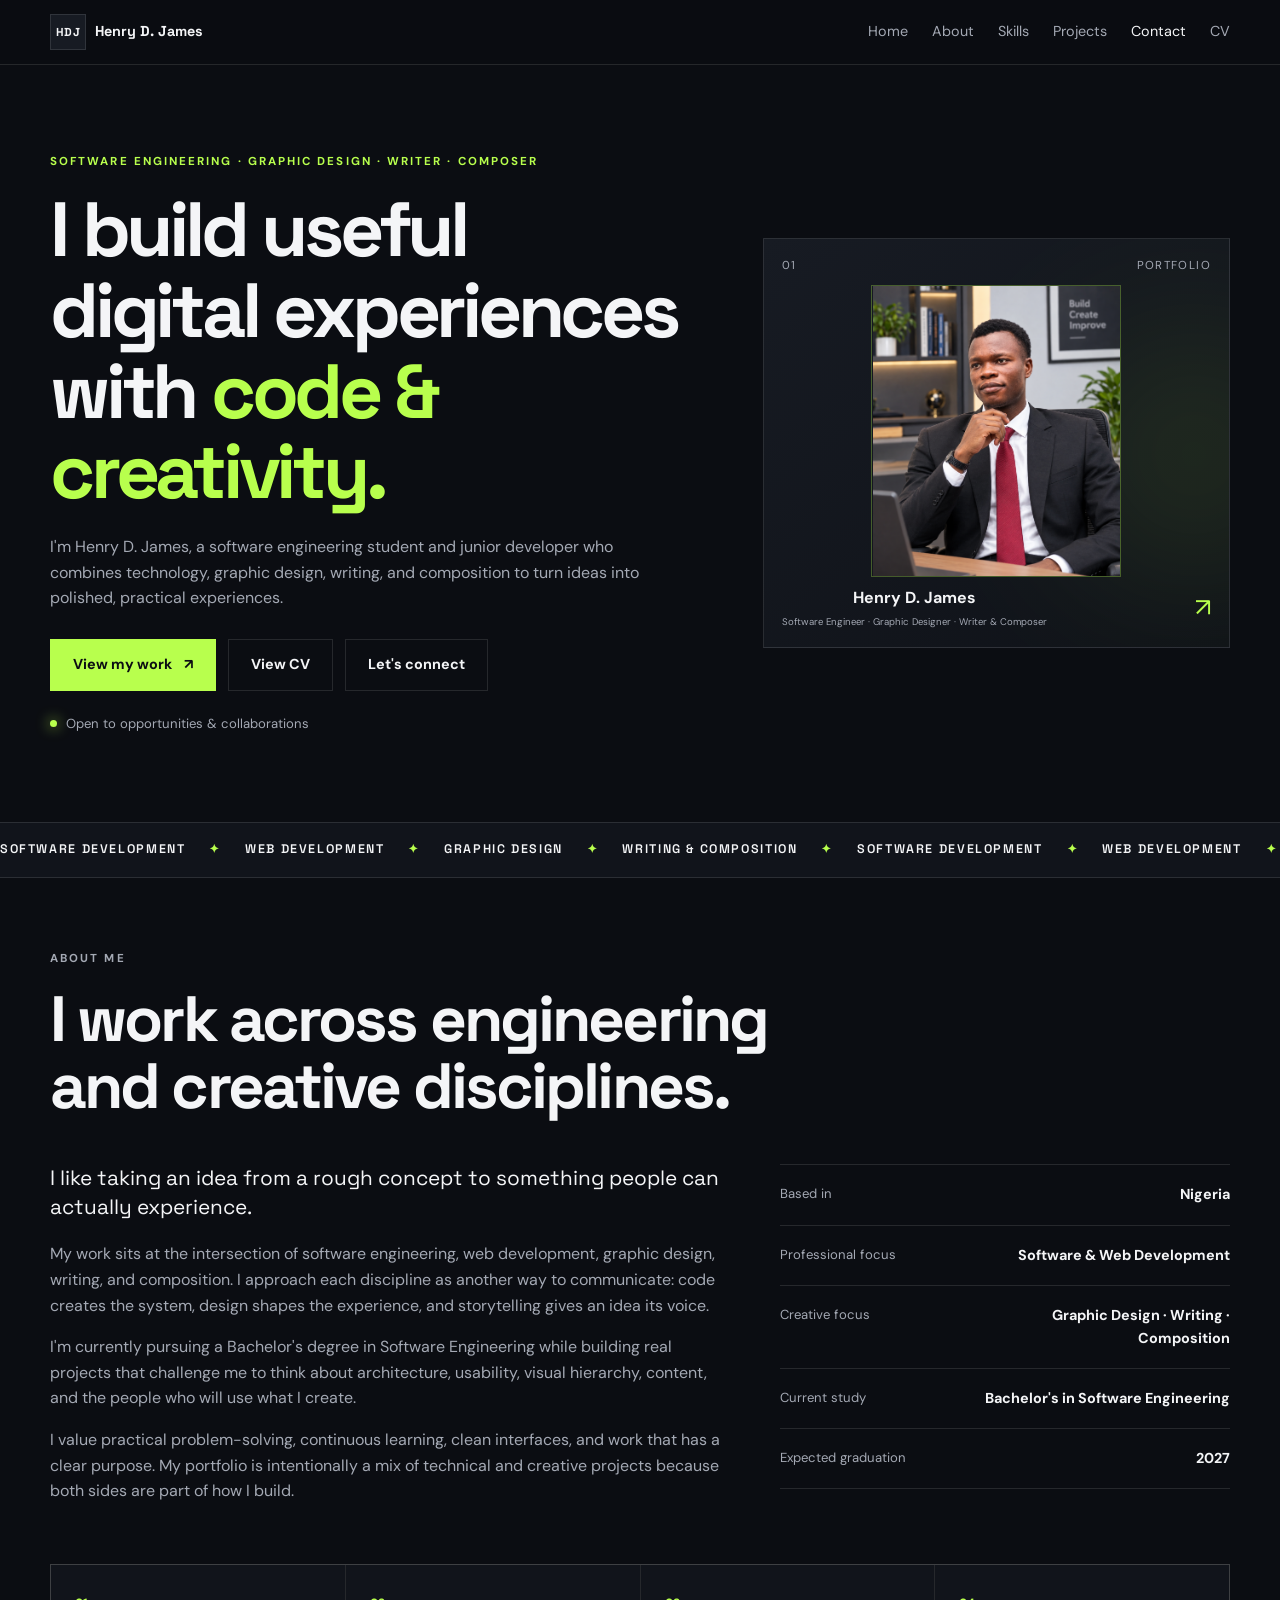
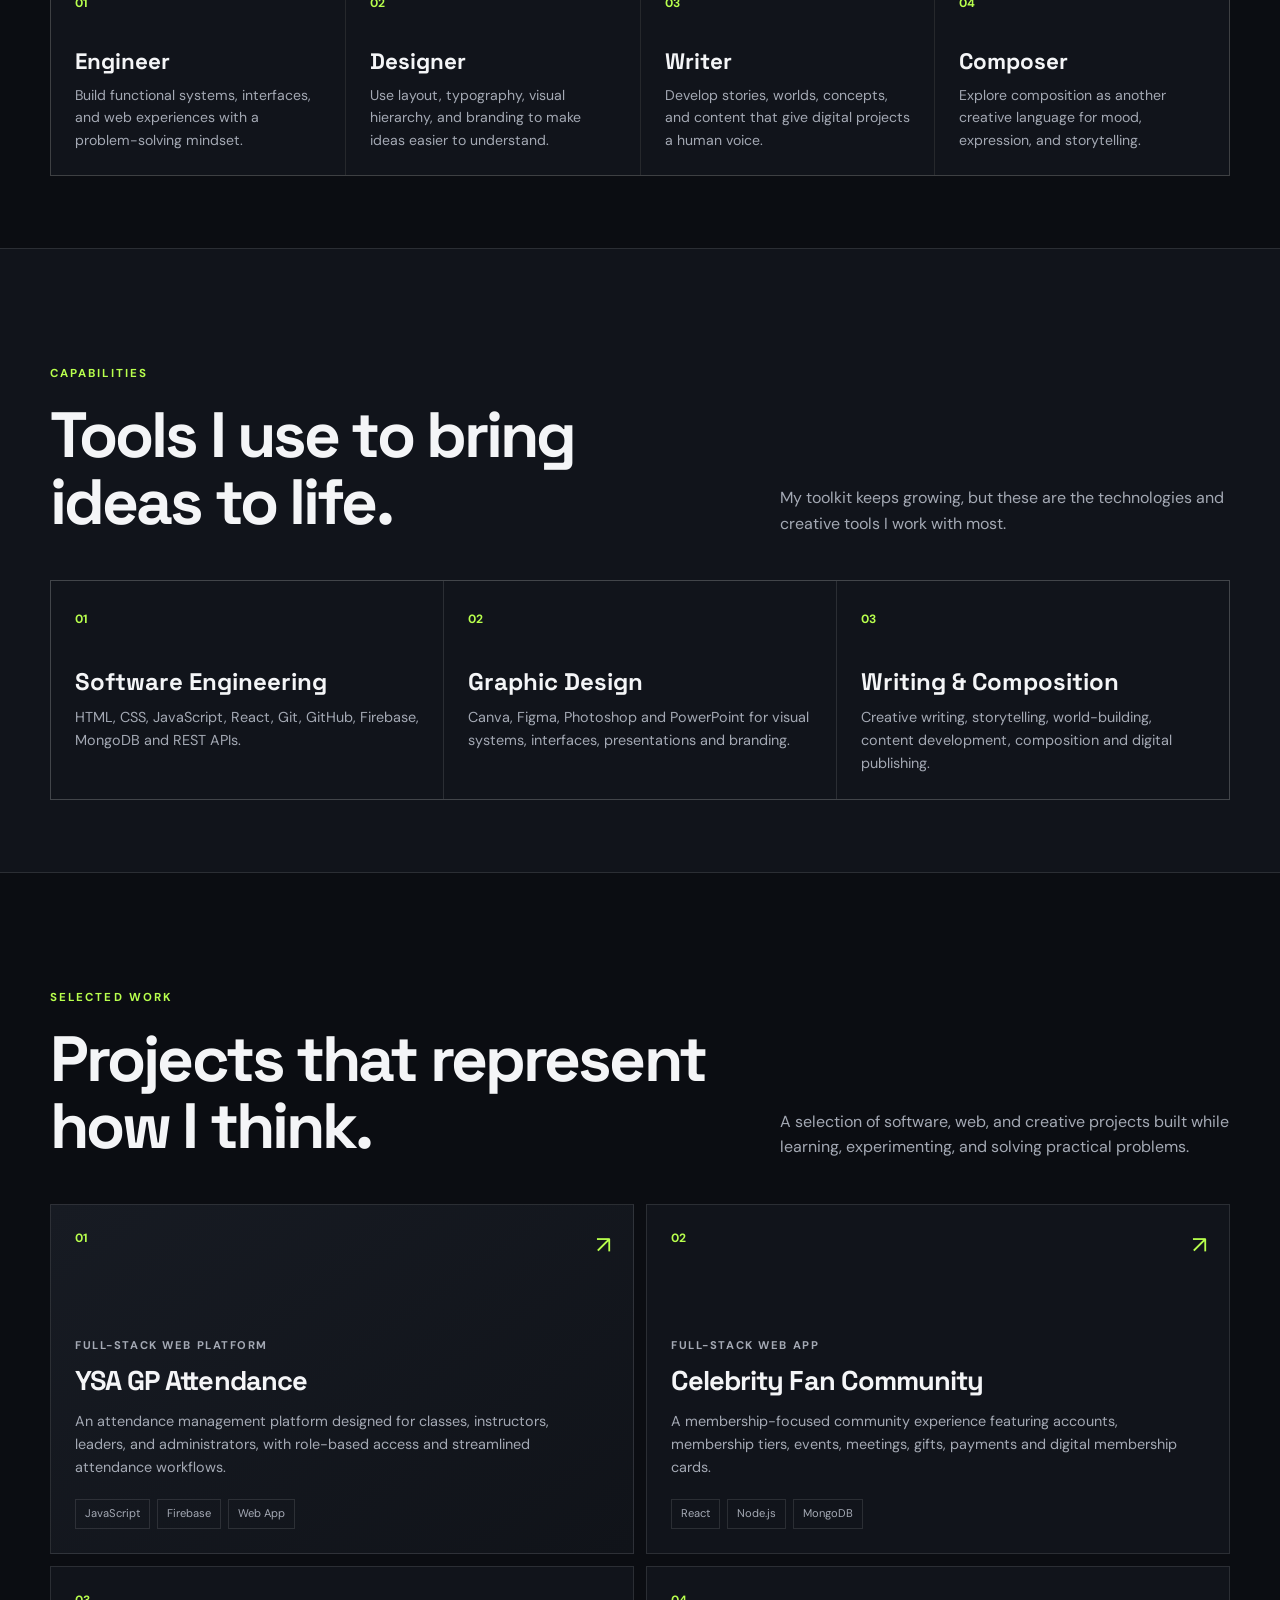
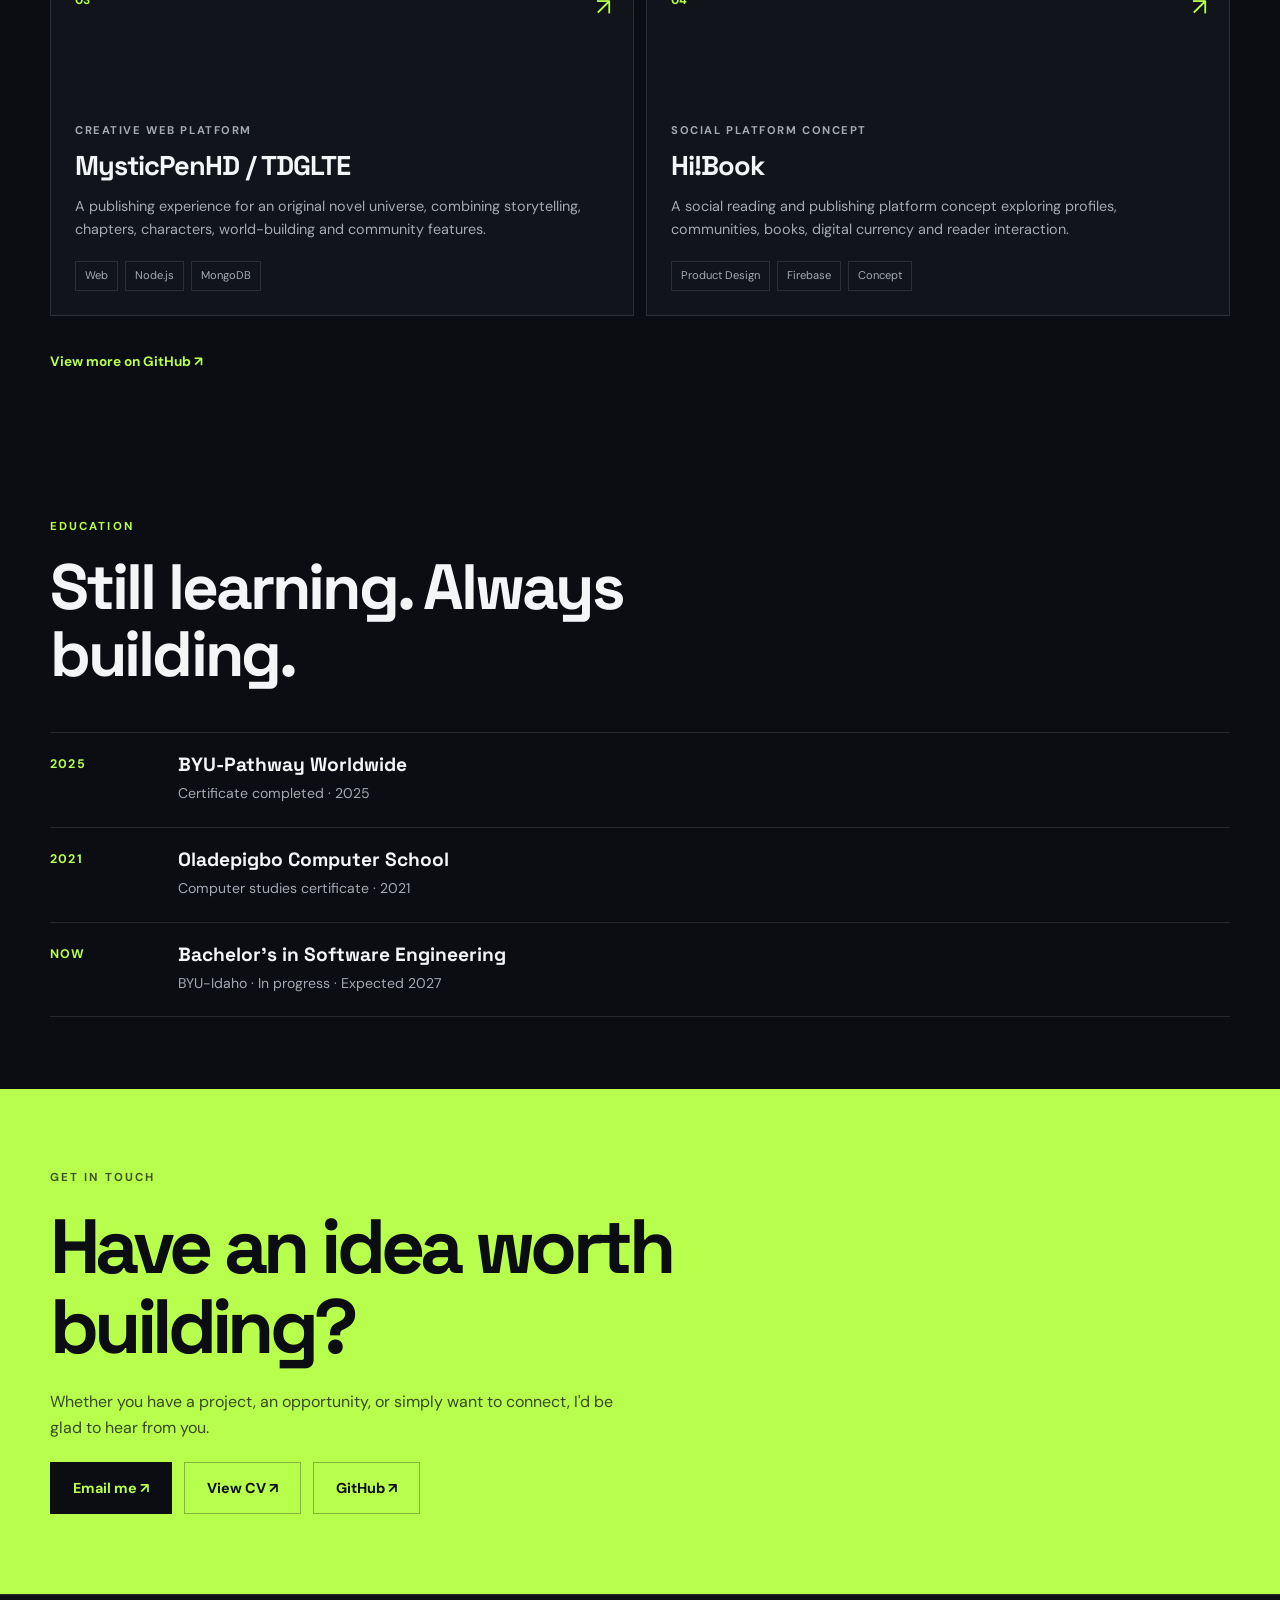
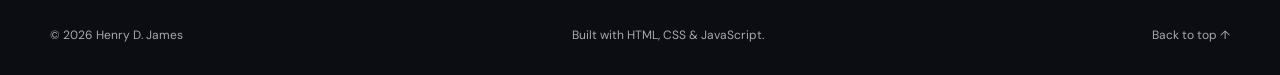
==== commit 7810b570: "modified index.html" ====
--- a/frontend/index.html
+++ b/frontend/index.html
@@ -41,8 +41,14 @@
                 <p class="eyebrow">SOFTWARE ENGINEERING · GRAPHIC DESIGN · WRITER · COMPOSER</p>
                 <h1>I build useful digital experiences with <span>code & creativity.</span></h1>
                 <p class="hero-text">I'm Henry D. James, a software engineering student and junior developer who combines technology, graphic design, writing, and composition to turn ideas into polished, practical experiences.</p>
-                <div class="hero-actions"><a class="button button-primary" href="#projects">View my work <span>↗</span></a><a class="button button-secondary" href="cv.html">View CV</a><a class="button button-secondary" href="#contact">Let's connect</a></div>
-                <div class="availability"><span class="status-dot"></span> Open to opportunities & collaborations</div>
+                <div class="hero-actions">
+                    <a class="button button-primary" href="#projects">View my work <span>↗</span></a>
+                    <a class="button button-secondary" href="cv.html">View CV</a>
+                    <a class="button button-secondary" href="#contact">Let's connect</a>
+                </div>
+                <div class="availability">
+                    <span class="status-dot"></span> Open to opportunities & collaborations
+                </div>
             </div>
             <div class="hero-card" aria-label="Professional profile summary">
                 <div class="hero-card-top"><span>01</span><span>PORTFOLIO</span></div>
@@ -52,7 +58,7 @@
                 <div class="hero-card-bottom">
                     <div>
                         <strong>Henry D. James</strong>
-                        <span>Software Engineer · Graphic Designer · Writer & Composer</span>
+                        <small>Software Engineer · Graphic Designer · Writer & Composer</small>
                     </div>
                     <span class="arrow">↗</span>
                 </div>
--- a/frontend/mobile.css
+++ b/frontend/mobile.css
@@ -108,6 +108,10 @@
     width: min(68vw, 250px);
 }
 
+.hero-card-bottom div {
+    text-align: center;
+}
+
 .about-grid,
 .split-heading {
     grid-template-columns: 1fr;
